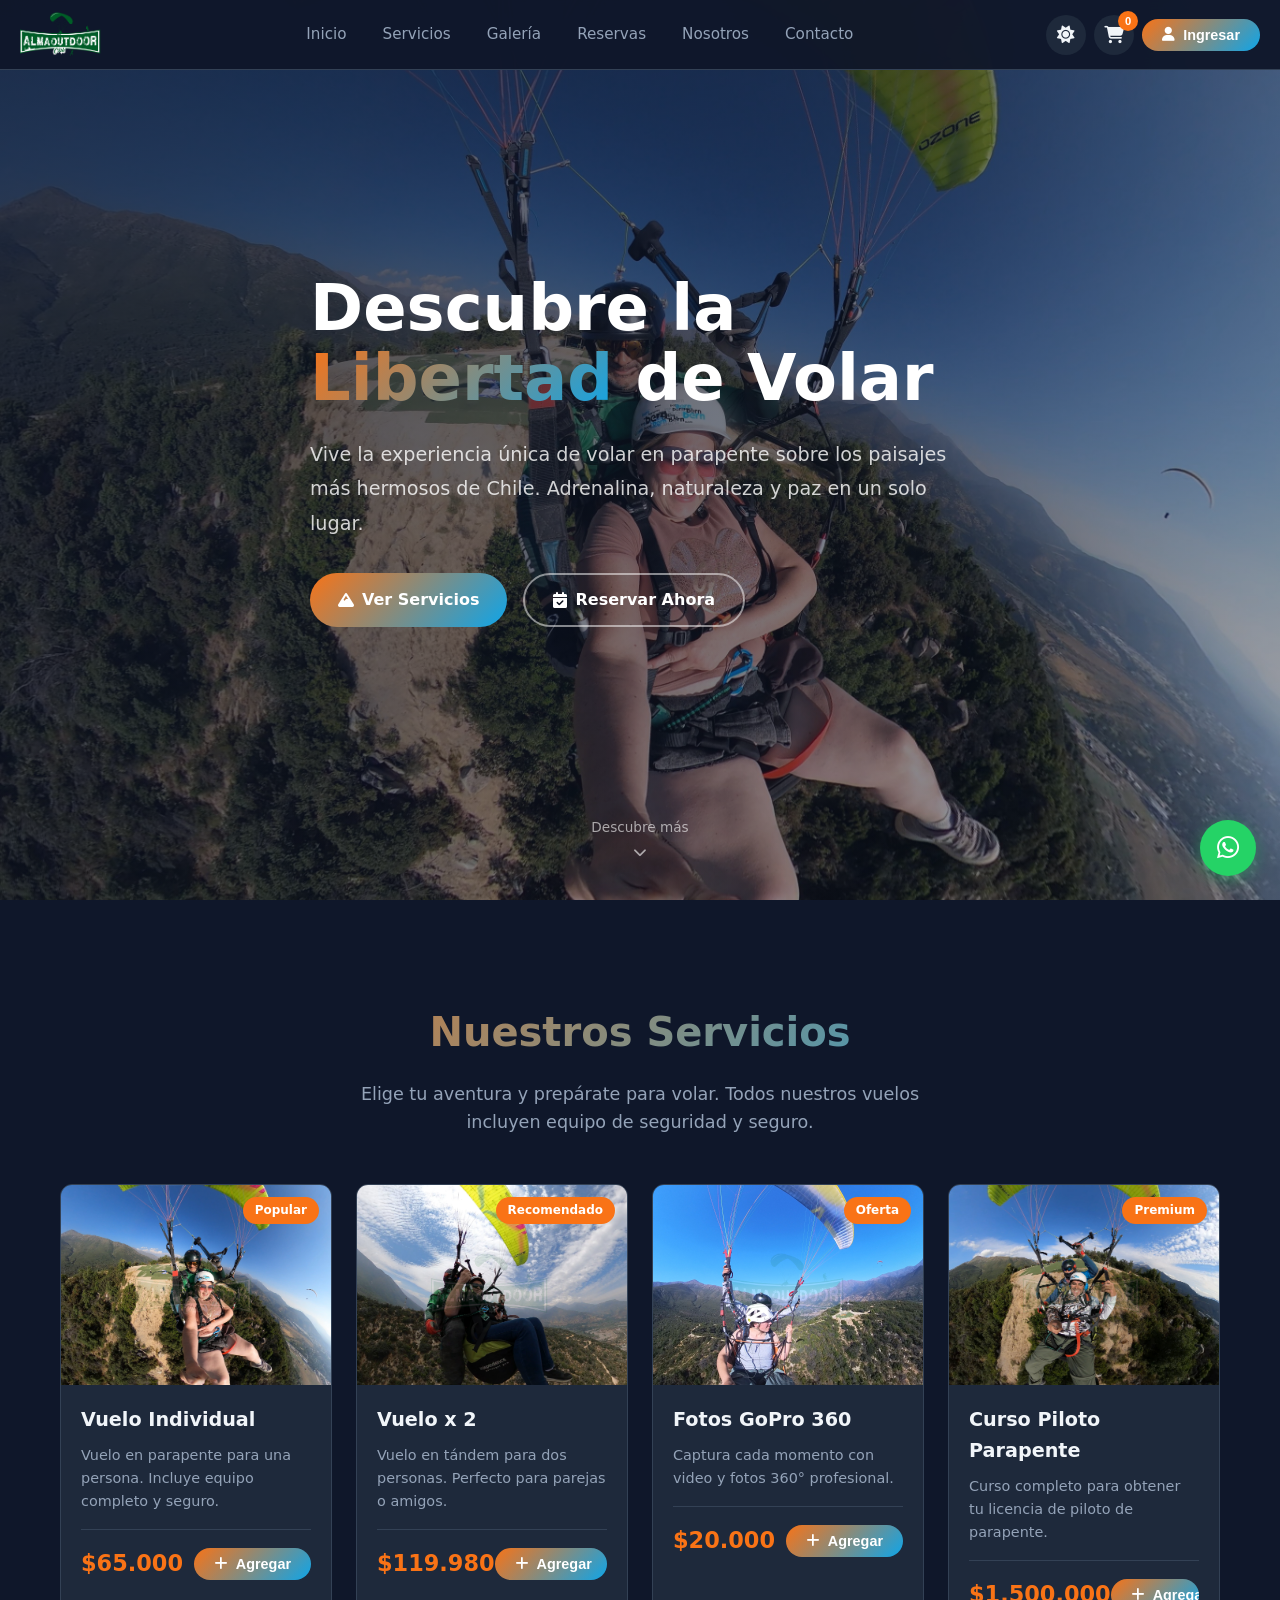
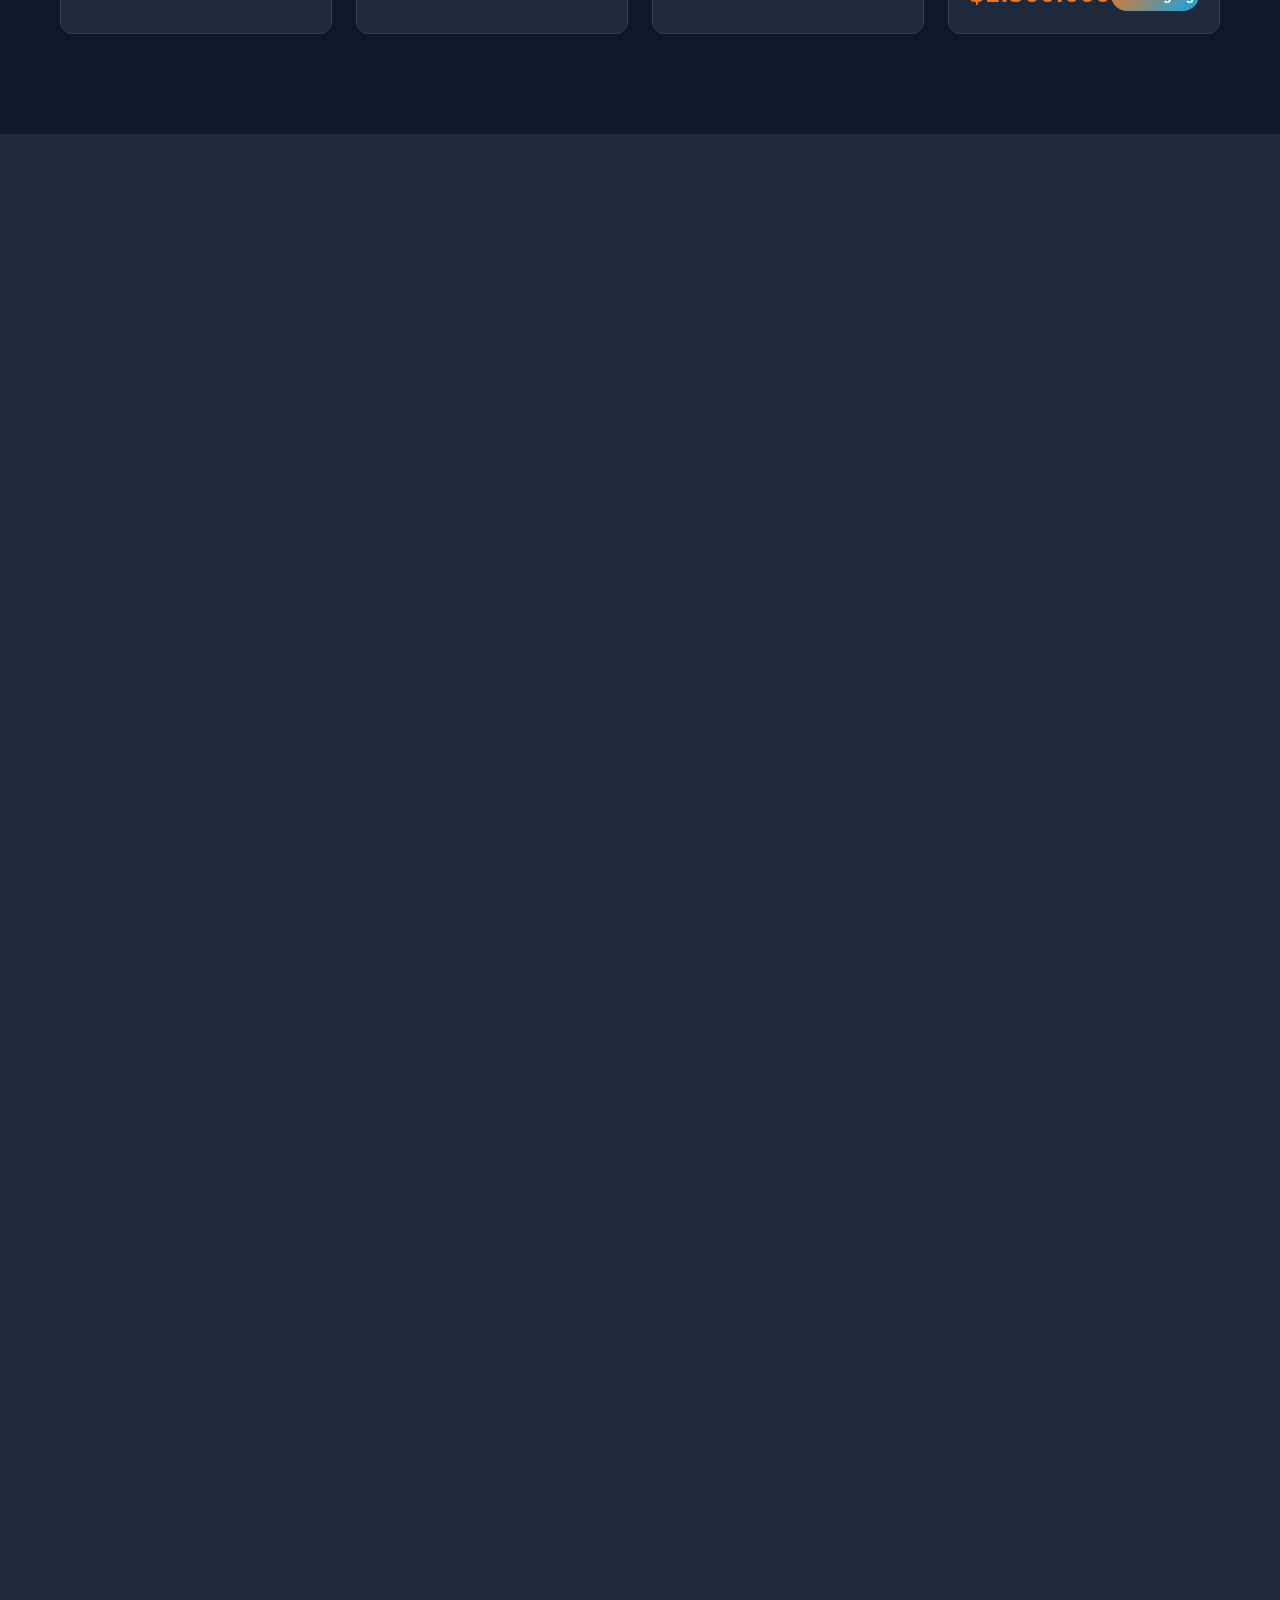
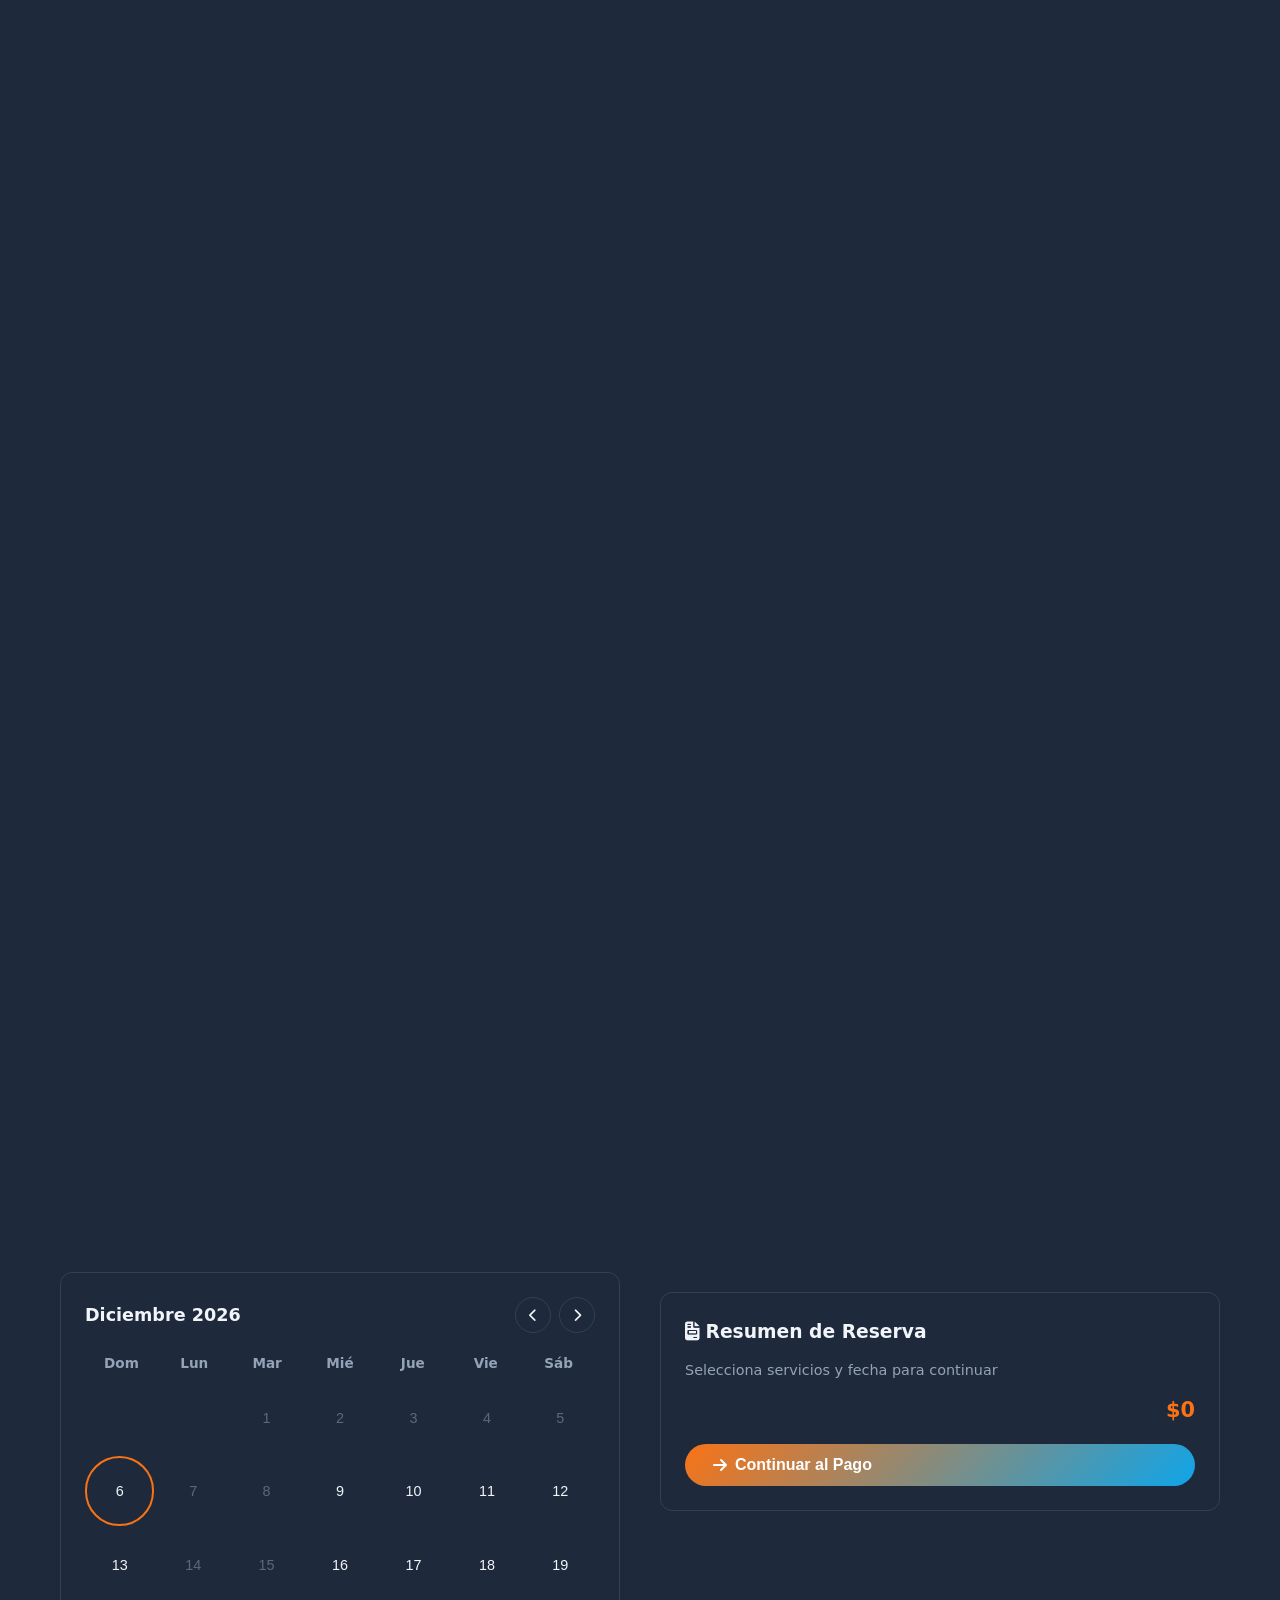
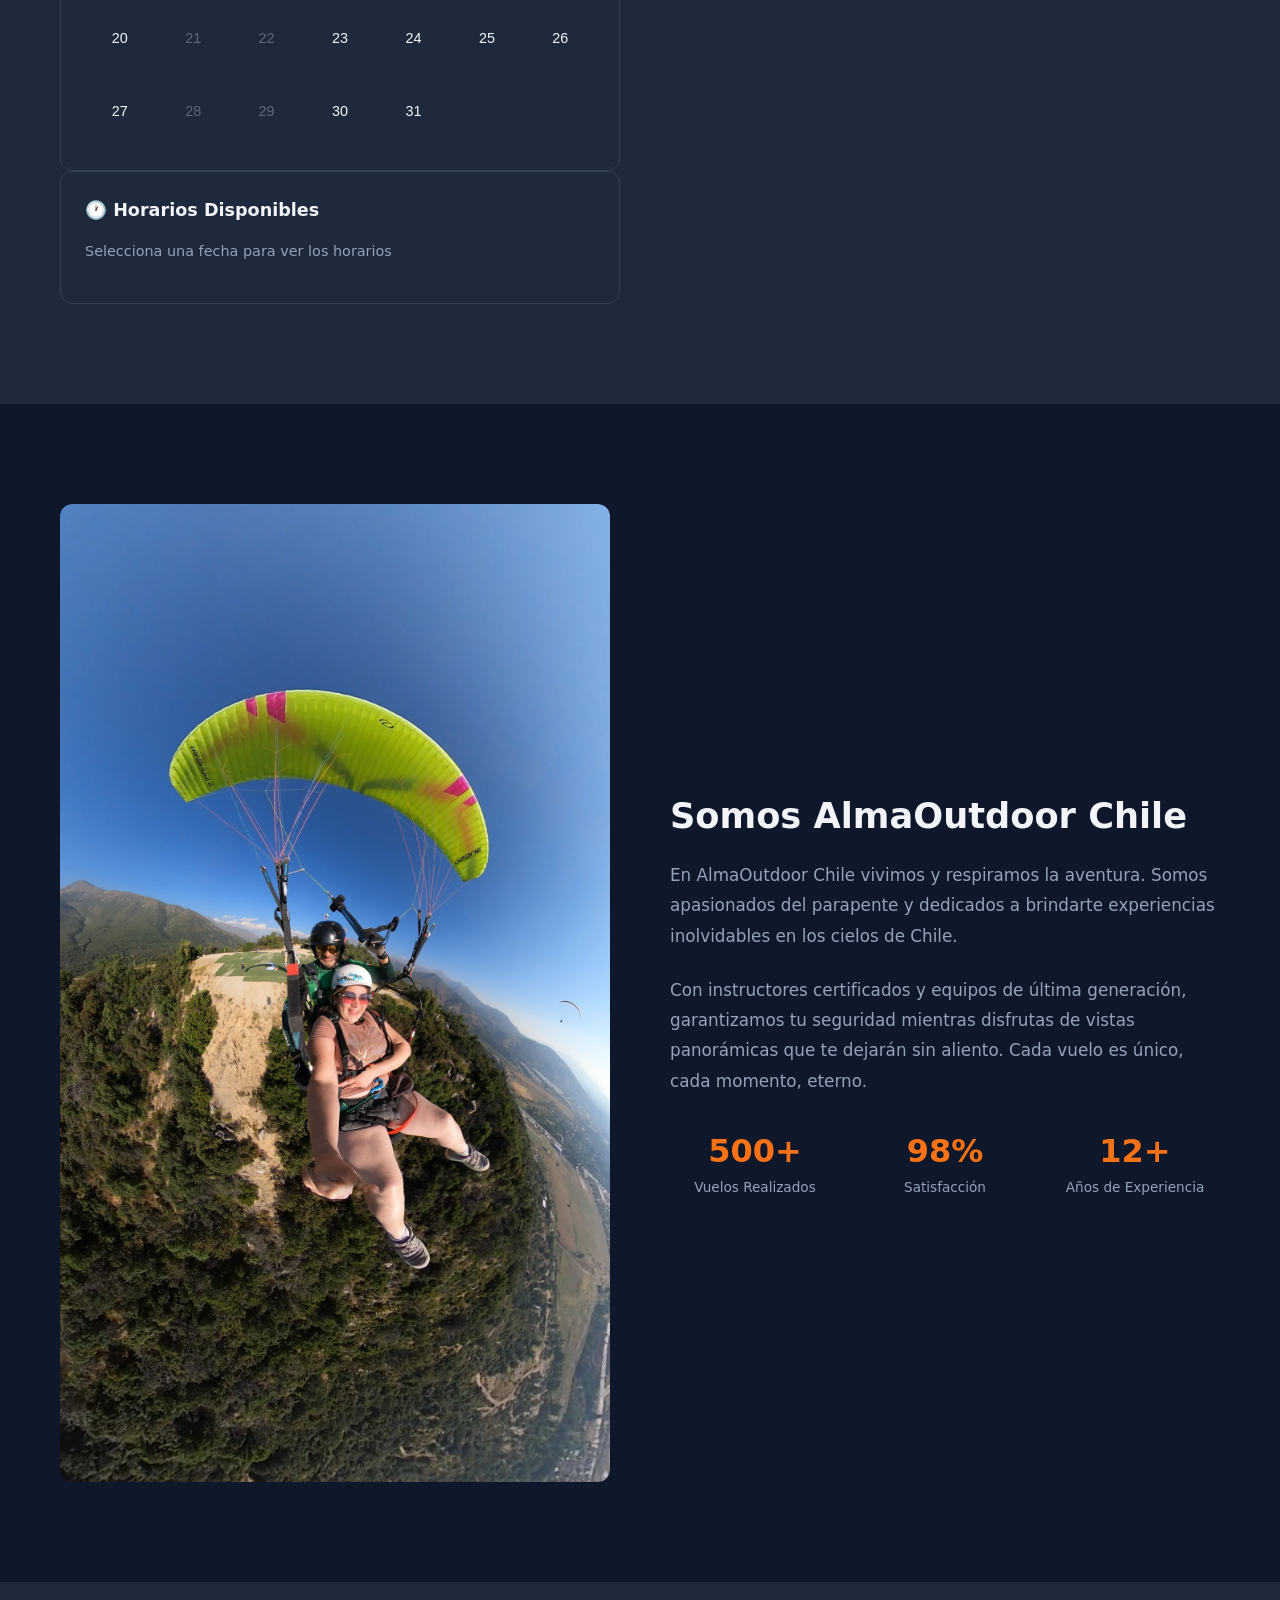
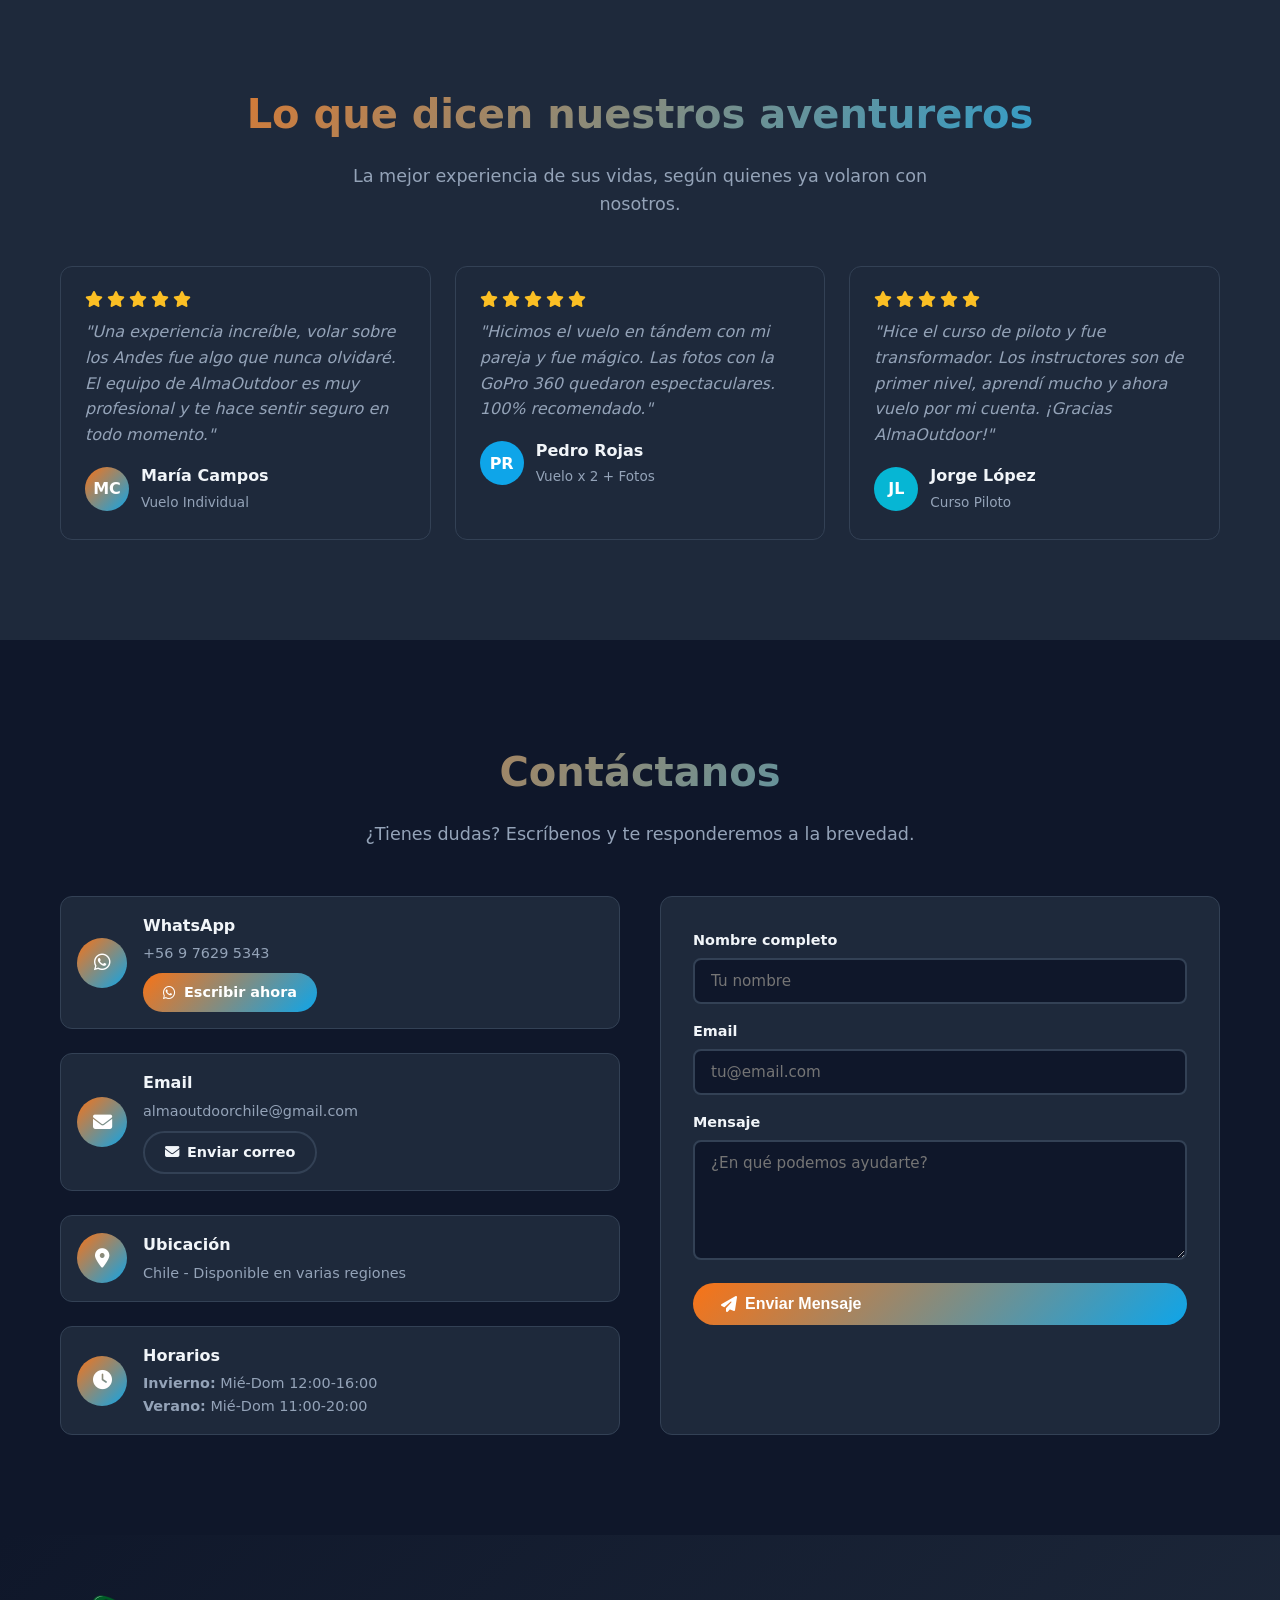
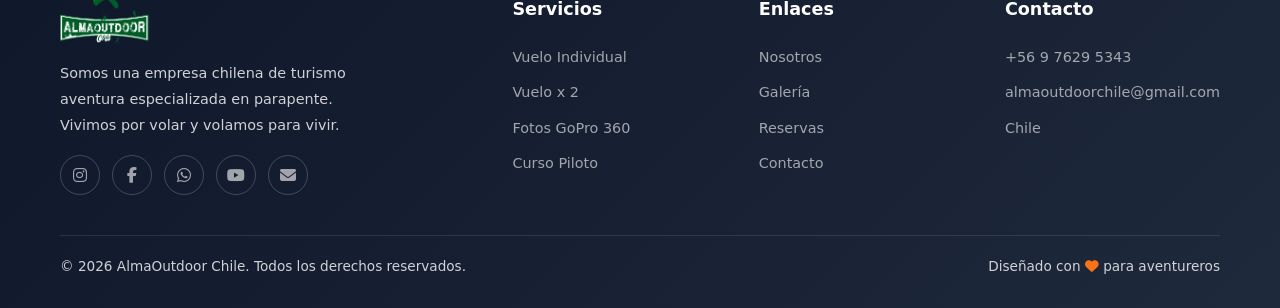
==== index.html @ 4674f984 "primera version sitio almaoutdoor" ====
<!DOCTYPE html>
<html lang="es" data-theme="dark">

<head>
  <meta charset="UTF-8">
  <meta name="viewport" content="width=device-width, initial-scale=1.0">
  <title>AlmaOutdoor Chile - Turismo Aventura en Parapente</title>
  <meta name="description"
    content="Vive la experiencia del parapente en Chile con AlmaOutdoor. Vuelos individuales, en tándem, cursos y más. Reserva tu aventura ahora.">
  <link rel="icon" type="image/png" href="img/logo/icono.png">
  <link rel="stylesheet" href="https://cdnjs.cloudflare.com/ajax/libs/font-awesome/6.5.1/css/all.min.css">
  <link rel="stylesheet" href="css/styles.css">
</head>

<body>

  <!-- Header -->
  <header class="header" id="header">
    <div class="header-inner">
      <a href="#" class="logo">
        <img src="img/logo/Logo_AlmaOutdoor2.png" alt="AlmaOutdoor Chile">
        <span></span>
      </a>
      <nav class="nav" id="nav">
        <a href="#inicio">Inicio</a>
        <a href="#servicios">Servicios</a>
        <a href="#galeria">Galería</a>
        <a href="#reservas">Reservas</a>
        <a href="#nosotros">Nosotros</a>
        <a href="#contacto">Contacto</a>
      </nav>
      <div class="header-actions">
        <button class="theme-toggle" id="themeToggle" aria-label="Cambiar modo oscuro/claro">
          <i class="fas fa-moon"></i>
        </button>
        <button class="cart-btn" id="cartBtn" aria-label="Carrito de compras">
          <i class="fas fa-shopping-cart"></i>
          <span class="cart-count" id="cartCount">0</span>
        </button>
        <button class="btn btn-primary btn-sm" id="loginBtn"><i class="fas fa-user"></i> Ingresar</button>
        <button class="hamburger" id="hamburger" aria-label="Menú">
          <span></span><span></span><span></span>
        </button>
      </div>
    </div>
  </header>

  <!-- Hero -->
  <section class="hero" id="inicio">
    <div class="hero-slideshow" id="heroSlideshow"></div>
    <div class="container hero-content">
      <h1>Descubre la <span>Libertad</span> de Volar</h1>
      <p>Vive la experiencia única de volar en parapente sobre los paisajes más hermosos de Chile. Adrenalina,
        naturaleza y paz en un solo lugar.</p>
      <div class="hero-buttons">
        <a href="#servicios" class="btn btn-primary"><i class="fas fa-mountain"></i> Ver Servicios</a>
        <a href="#reservas" class="btn btn-outline"><i class="fas fa-calendar-check"></i> Reservar Ahora</a>
      </div>
    </div>
    <div class="hero-scroll">
      <span>Descubre más</span>
      <i class="fas fa-chevron-down"></i>
    </div>
  </section>

  <!-- Services -->
  <section class="section" id="servicios">
    <div class="container">
      <h2 class="section-title reveal">Nuestros Servicios</h2>
      <p class="section-subtitle reveal">Elige tu aventura y prepárate para volar. Todos nuestros vuelos incluyen equipo
        de seguridad y seguro.</p>
      <div class="services-grid" id="servicesGrid"></div>
    </div>
  </section>

  <!-- Gallery -->
  <section class="section" id="galeria" style="background:var(--bg-alt);">
    <div class="container">
      <h2 class="section-title reveal">Galería de Vuelos</h2>
      <p class="section-subtitle reveal">Momentos únicos capturados desde el cielo. Cada vuelo es una historia que
        contar.</p>
      <div class="gallery-grid" id="galleryGrid"></div>
    </div>
  </section>

  <!-- Booking -->
  <section class="section booking-section" id="reservas">
    <div class="container">
      <h2 class="section-title reveal">Reserva tu Vuelo</h2>
      <p class="section-subtitle reveal">Selecciona la fecha y hora para tu aventura. Horarios disponibles según
        temporada.</p>
      <div class="booking-grid">
        <div>
          <div class="calendar-container reveal">
            <div class="calendar-header">
              <h3 id="calendarMonthYear"></h3>
              <div class="calendar-nav">
                <button id="prevMonth"><i class="fas fa-chevron-left"></i></button>
                <button id="nextMonth"><i class="fas fa-chevron-right"></i></button>
              </div>
            </div>
            <div class="calendar-weekdays">
              <span>Dom</span><span>Lun</span><span>Mar</span><span>Mié</span><span>Jue</span><span>Vie</span><span>Sáb</span>
            </div>
            <div class="calendar-days" id="calendarDays"></div>
          </div>
          <div class="time-slots reveal" id="timeSlotsContainer">
            <h3><i class="fas fa-clock"></i> Horarios Disponibles</h3>
            <p style="color:var(--text-muted);font-size:0.9rem;margin-bottom:16px;">Selecciona una fecha para ver los
              horarios</p>
            <div class="time-slots-grid" id="timeSlotsGrid"></div>
          </div>
        </div>
        <div>
          <div class="booking-summary reveal">
            <h3><i class="fas fa-file-invoice"></i> Resumen de Reserva</h3>
            <div id="bookingSummaryItems">
              <p style="color:var(--text-muted);font-size:0.9rem;">Selecciona servicios y fecha para continuar</p>
            </div>
            <div class="booking-summary-total" id="bookingTotal">$0</div>
            <button class="btn btn-primary" style="width:100%;margin-top:16px;" id="bookingCheckoutBtn">
              <i class="fas fa-arrow-right"></i> Continuar al Pago
            </button>
          </div>
        </div>
      </div>
    </div>
  </section>

  <!-- About -->
  <section class="section" id="nosotros">
    <div class="container">
      <div class="about-grid">
        <div class="about-image reveal">
          <img src="img/aventura/GS010036_1765600136075.jpg" alt="AlmaOutdoor Chile - Vuelo en parapente">
        </div>
        <div class="about-content reveal">
          <h2>Somos AlmaOutdoor Chile</h2>
          <p>En AlmaOutdoor Chile vivimos y respiramos la aventura. Somos apasionados del parapente y dedicados a
            brindarte experiencias inolvidables en los cielos de Chile.</p>
          <p>Con instructores certificados y equipos de última generación, garantizamos tu seguridad mientras disfrutas
            de vistas panorámicas que te dejarán sin aliento. Cada vuelo es único, cada momento, eterno.</p>
          <div class="stats-grid">
            <div class="stat-item">
              <div class="stat-number">500+</div>
              <div class="stat-label">Vuelos Realizados</div>
            </div>
            <div class="stat-item">
              <div class="stat-number">98%</div>
              <div class="stat-label">Satisfacción</div>
            </div>
            <div class="stat-item">
              <div class="stat-number">12+</div>
              <div class="stat-label">Años de Experiencia</div>
            </div>
          </div>
        </div>
      </div>
    </div>
  </section>

  <!-- Testimonials -->
  <section class="section" style="background:var(--bg-alt);">
    <div class="container">
      <h2 class="section-title reveal">Lo que dicen nuestros aventureros</h2>
      <p class="section-subtitle reveal">La mejor experiencia de sus vidas, según quienes ya volaron con nosotros.</p>
      <div style="display:grid;grid-template-columns:repeat(auto-fit,minmax(300px,1fr));gap:24px;"
        id="testimonialsGrid">
        <div class="testimonial-card"
          style="background:var(--bg-card);border-radius:var(--radius);padding:24px;border:1px solid var(--border);">
          <div style="display:flex;gap:4px;color:#fbbf24;margin-bottom:12px;">
            <i class="fas fa-star"></i><i class="fas fa-star"></i><i class="fas fa-star"></i><i
              class="fas fa-star"></i><i class="fas fa-star"></i>
          </div>
          <p style="color:var(--text-muted);margin-bottom:16px;font-style:italic;">"Una experiencia increíble, volar
            sobre los Andes fue algo que nunca olvidaré. El equipo de AlmaOutdoor es muy profesional y te hace sentir
            seguro en todo momento."</p>
          <div style="display:flex;align-items:center;gap:12px;">
            <div
              style="width:44px;height:44px;border-radius:50%;background:var(--gradient-1);display:flex;align-items:center;justify-content:center;color:#fff;font-weight:700;">
              MC</div>
            <div><strong>María Campos</strong><br><span style="font-size:0.85rem;color:var(--text-muted);">Vuelo
                Individual</span></div>
          </div>
        </div>
        <div class="testimonial-card"
          style="background:var(--bg-card);border-radius:var(--radius);padding:24px;border:1px solid var(--border);">
          <div style="display:flex;gap:4px;color:#fbbf24;margin-bottom:12px;">
            <i class="fas fa-star"></i><i class="fas fa-star"></i><i class="fas fa-star"></i><i
              class="fas fa-star"></i><i class="fas fa-star"></i>
          </div>
          <p style="color:var(--text-muted);margin-bottom:16px;font-style:italic;">"Hicimos el vuelo en tándem con mi
            pareja y fue mágico. Las fotos con la GoPro 360 quedaron espectaculares. 100% recomendado."</p>
          <div style="display:flex;align-items:center;gap:12px;">
            <div
              style="width:44px;height:44px;border-radius:50%;background:var(--secondary);display:flex;align-items:center;justify-content:center;color:#fff;font-weight:700;">
              PR</div>
            <div><strong>Pedro Rojas</strong><br><span style="font-size:0.85rem;color:var(--text-muted);">Vuelo x 2 +
                Fotos</span></div>
          </div>
        </div>
        <div class="testimonial-card"
          style="background:var(--bg-card);border-radius:var(--radius);padding:24px;border:1px solid var(--border);">
          <div style="display:flex;gap:4px;color:#fbbf24;margin-bottom:12px;">
            <i class="fas fa-star"></i><i class="fas fa-star"></i><i class="fas fa-star"></i><i
              class="fas fa-star"></i><i class="fas fa-star"></i>
          </div>
          <p style="color:var(--text-muted);margin-bottom:16px;font-style:italic;">"Hice el curso de piloto y fue
            transformador. Los instructores son de primer nivel, aprendí mucho y ahora vuelo por mi cuenta. ¡Gracias
            AlmaOutdoor!"</p>
          <div style="display:flex;align-items:center;gap:12px;">
            <div
              style="width:44px;height:44px;border-radius:50%;background:var(--accent);display:flex;align-items:center;justify-content:center;color:#fff;font-weight:700;">
              JL</div>
            <div><strong>Jorge López</strong><br><span style="font-size:0.85rem;color:var(--text-muted);">Curso
                Piloto</span></div>
          </div>
        </div>
      </div>
    </div>
  </section>

  <!-- Contact -->
  <section class="section" id="contacto">
    <div class="container">
      <h2 class="section-title reveal">Contáctanos</h2>
      <p class="section-subtitle reveal">¿Tienes dudas? Escríbenos y te responderemos a la brevedad.</p>
      <div class="contact-grid">
        <div class="contact-info reveal">
          <div class="contact-item">
            <div class="contact-item-icon"><i class="fab fa-whatsapp"></i></div>
            <div>
              <h4>WhatsApp</h4>
              <p>+56 9 7629 5343</p>
              <a href="https://wa.me/56976295343" target="_blank" class="btn btn-primary btn-sm"
                style="margin-top:8px;"><i class="fab fa-whatsapp"></i> Escribir ahora</a>
            </div>
          </div>
          <div class="contact-item">
            <div class="contact-item-icon"><i class="fas fa-envelope"></i></div>
            <div>
              <h4>Email</h4>
              <p>almaoutdoorchile@gmail.com</p>
              <a href="mailto:almaoutdoorchile@gmail.com" class="btn btn-secondary btn-sm" style="margin-top:8px;"><i
                  class="fas fa-envelope"></i> Enviar correo</a>
            </div>
          </div>
          <div class="contact-item">
            <div class="contact-item-icon"><i class="fas fa-map-marker-alt"></i></div>
            <div>
              <h4>Ubicación</h4>
              <p>Chile - Disponible en varias regiones</p>
            </div>
          </div>
          <div class="contact-item">
            <div class="contact-item-icon"><i class="fas fa-clock"></i></div>
            <div>
              <h4>Horarios</h4>
              <p><strong>Invierno:</strong> Mié-Dom 12:00-16:00</p>
              <p><strong>Verano:</strong> Mié-Dom 11:00-20:00</p>
            </div>
          </div>
        </div>
        <div class="contact-form reveal">
          <form id="contactForm">
            <div class="form-group">
              <label>Nombre completo</label>
              <input type="text" class="form-control" required placeholder="Tu nombre">
            </div>
            <div class="form-group">
              <label>Email</label>
              <input type="email" class="form-control" required placeholder="tu@email.com">
            </div>
            <div class="form-group">
              <label>Mensaje</label>
              <textarea class="form-control" required placeholder="¿En qué podemos ayudarte?"></textarea>
            </div>
            <button type="submit" class="btn btn-primary" style="width:100%;"><i class="fas fa-paper-plane"></i> Enviar
              Mensaje</button>
          </form>
        </div>
      </div>
    </div>
  </section>

  <!-- Footer -->
  <footer class="footer">
    <div class="container">
      <div class="footer-grid">
        <div class="footer-brand">
          <img src="img/logo/Logo_AlmaOutdoor2.png" alt="AlmaOutdoor Chile">
          <p>Somos una empresa chilena de turismo aventura especializada en parapente. Vivimos por volar y volamos para
            vivir.</p>
          <div class="social-links" style="margin-top:16px;">
            <a href="https://www.instagram.com/almaoutdoor_chile"><i class="fab fa-instagram"></i></a>
            <a href="https://www.facebook.com/AlmaOutdoorChile"><i class="fab fa-facebook-f"></i></a>
            <a href="https://wa.me/56976295343" target="_blank"><i class="fab fa-whatsapp"></i></a>
            <a href="#"><i class="fab fa-youtube"></i></a>
            <a href="mailto:almaoutdoorchile@gmail.com"><i class="fas fa-envelope"></i></a>
          </div>
        </div>
        <div>
          <h4>Servicios</h4>
          <ul class="footer-links">
            <li><a href="#servicios">Vuelo Individual</a></li>
            <li><a href="#servicios">Vuelo x 2</a></li>
            <li><a href="#servicios">Fotos GoPro 360</a></li>
            <li><a href="#servicios">Curso Piloto</a></li>
          </ul>
        </div>
        <div>
          <h4>Enlaces</h4>
          <ul class="footer-links">
            <li><a href="#nosotros">Nosotros</a></li>
            <li><a href="#galeria">Galería</a></li>
            <li><a href="#reservas">Reservas</a></li>
            <li><a href="#contacto">Contacto</a></li>
          </ul>
        </div>
        <div>
          <h4>Contacto</h4>
          <ul class="footer-links">
            <li><a href="https://wa.me/56976295343" target="_blank">+56 9 7629 5343</a></li>
            <li><a href="mailto:almaoutdoorchile@gmail.com">almaoutdoorchile@gmail.com</a></li>
            <li><a href="#">Chile</a></li>
          </ul>
        </div>
      </div>
      <div class="footer-bottom">
        <span>&copy; 2026 AlmaOutdoor Chile. Todos los derechos reservados.</span>
        <span>Diseñado con <i class="fas fa-heart" style="color:var(--primary);"></i> para aventureros</span>
      </div>
    </div>
  </footer>

  <!-- WhatsApp Float -->
  <button class="whatsapp-float" id="whatsappFloat" aria-label="Chat de WhatsApp">
    <i class="fab fa-whatsapp"></i>
  </button>

  <!-- WhatsApp Chat Widget -->
  <div class="chat-widget" id="chatWidget">
    <div class="chat-header">
      <div class="chat-header-avatar"><i class="fab fa-whatsapp"></i></div>
      <div class="chat-header-info">
        <h4>AlmaOutdoor Chile</h4>
        <p>Online - Respondemos al instante</p>
      </div>
      <button class="chat-close" id="chatClose"><i class="fas fa-times"></i></button>
    </div>
    <div class="chat-messages" id="chatMessages">
      <div class="chat-msg bot">¡Hola! 👋 Soy el asistente de AlmaOutdoor Chile. ¿En qué puedo ayudarte? Puedo consultar
        disponibilidad, ayudarte a reservar o responder tus dudas.</div>
    </div>
    <div class="chat-input-area">
      <input type="text" id="chatInput" placeholder="Escribe tu mensaje..." autocomplete="off">
      <button class="chat-send-btn" id="chatSend"><i class="fas fa-paper-plane"></i></button>
    </div>
  </div>

  <!-- Cart Modal -->
  <div class="modal" id="cartModal">
    <div class="modal-overlay" data-close="cartModal"></div>
    <div class="modal-content">
      <div class="modal-header">
        <h2><i class="fas fa-shopping-cart"></i> Tu Carrito</h2>
        <button class="modal-close" data-close="cartModal"><i class="fas fa-times"></i></button>
      </div>
      <div class="cart-items" id="cartItems"></div>
      <div class="cart-total">
        <span>Total</span>
        <span id="cartTotalAmount">$0</span>
      </div>
      <button class="btn btn-primary" style="width:100%;" id="cartCheckoutBtn">
        <i class="fas fa-arrow-right"></i> Proceder al Pago
      </button>
    </div>
  </div>

  <!-- Booking/Payment Modal -->
  <div class="modal" id="paymentModal">
    <div class="modal-overlay" data-close="paymentModal"></div>
    <div class="modal-content modal-lg">
      <div class="modal-header">
        <h2 id="paymentModalTitle"><i class="fas fa-credit-card"></i> Finalizar Compra</h2>
        <button class="modal-close" data-close="paymentModal"><i class="fas fa-times"></i></button>
      </div>
      <div class="steps" id="paymentSteps">
        <div class="step active" data-step="1"><span class="step-number">1</span> Datos</div>
        <div class="step" data-step="2"><span class="step-number">2</span> Pago</div>
        <div class="step" data-step="3"><span class="step-number">3</span> Confirmación</div>
      </div>
      <!-- Step 1: Billing data -->
      <div class="payment-step" id="paymentStep1">
        <h3 style="margin-bottom:16px;">Datos de Facturación</h3>
        <form id="billingForm" class="billing-form">
          <div class="form-group">
            <label>Nombres *</label>
            <input type="text" class="form-control" id="billingNombres" required>
          </div>
          <div class="form-group">
            <label>Apellidos *</label>
            <input type="text" class="form-control" id="billingApellidos" required>
          </div>
          <div class="form-group">
            <label>RUT *</label>
            <input type="text" class="form-control" id="billingRut" required placeholder="12.345.678-9">
          </div>
          <div class="form-group">
            <label>País *</label>
            <select class="form-control" id="billingPais" required>
              <option value="">Seleccionar país</option>
            </select>
          </div>
          <div class="form-group">
            <label>Región *</label>
            <select class="form-control" id="billingRegion" required>
              <option value="">Seleccionar región</option>
            </select>
          </div>
          <div class="form-group">
            <label>Comuna *</label>
            <select class="form-control" id="billingComuna" required>
              <option value="">Seleccionar comuna</option>
            </select>
          </div>
          <div class="form-group">
            <label>Dirección *</label>
            <input type="text" class="form-control" id="billingDireccion" required>
          </div>
          <div class="form-group">
            <label>Ciudad *</label>
            <input type="text" class="form-control" id="billingCiudad" required>
          </div>
          <div class="form-group full-width">
            <label>Email *</label>
            <input type="email" class="form-control" id="billingEmail" required value="almaoutdoorchile@gmail.com">
          </div>
          <div class="form-group full-width">
            <label>Teléfono *</label>
            <input type="tel" class="form-control" id="billingTelefono" required>
          </div>
          <div class="full-width" style="display:flex;gap:12px;margin-top:8px;">
            <button type="button" class="btn btn-secondary" data-close="paymentModal"><i class="fas fa-times"></i>
              Cancelar</button>
            <button type="submit" class="btn btn-primary" style="flex:1;"><i class="fas fa-arrow-right"></i> Continuar
              al Pago</button>
          </div>
        </form>
      </div>
      <!-- Step 2: Payment -->
      <div class="payment-step" id="paymentStep2" style="display:none;">
        <h3 style="margin-bottom:8px;">Método de Pago</h3>
        <p style="color:var(--text-muted);margin-bottom:16px;">Selecciona tu método de pago preferido</p>
        <div class="payment-methods">
          <div class="payment-method" data-method="visa" onclick="selectPayment(this)">
            <i class="fab fa-cc-visa"></i>
            Visa
          </div>
          <div class="payment-method" data-method="mastercard" onclick="selectPayment(this)">
            <i class="fab fa-cc-mastercard"></i>
            Mastercard
          </div>
          <div class="payment-method" data-method="redcompra" onclick="selectPayment(this)">
            <i class="fas fa-credit-card"></i>
            Red Compra
          </div>
          <div class="payment-method" data-method="amex" onclick="selectPayment(this)">
            <i class="fab fa-cc-amex"></i>
            American Express
          </div>
          <div class="payment-method" data-method="diners" onclick="selectPayment(this)">
            <i class="fas fa-credit-card"></i>
            Diners
          </div>
          <div class="payment-method" data-method="magna" onclick="selectPayment(this)">
            <i class="fas fa-credit-card"></i>
            Magna
          </div>
          <div class="payment-method" data-method="khipu" onclick="selectPayment(this)">
            <i class="fas fa-university"></i>
            Khipu
          </div>
          <div class="payment-method" data-method="bancame" onclick="selectPayment(this)">
            <i class="fas fa-coins"></i>
            Banca.me
          </div>
          <div class="payment-method" data-method="onepay" onclick="selectPayment(this)">
            <i class="fas fa-wallet"></i>
            Onepay
          </div>
          <div class="payment-method" data-method="mach" onclick="selectPayment(this)">
            <i class="fas fa-mobile-alt"></i>
            MACH
          </div>
          <div class="payment-method" data-method="bci" onclick="selectPayment(this)">
            <i class="fas fa-mobile-alt"></i>
            BCI
          </div>
        </div>
        <div id="paymentSummary"
          style="background:var(--bg-alt);border-radius:var(--radius-sm);padding:16px;margin:16px 0;">
          <h4>Resumen de Compra</h4>
          <div id="paymentSummaryItems"></div>
          <div
            style="display:flex;justify-content:space-between;font-size:1.2rem;font-weight:800;color:var(--primary);margin-top:12px;padding-top:12px;border-top:1px solid var(--border);">
            <span>Total a pagar:</span>
            <span id="paymentTotal">$0</span>
          </div>
        </div>
        <div style="display:flex;gap:12px;">
          <button class="btn btn-secondary" onclick="showPaymentStep(1)"><i class="fas fa-arrow-left"></i>
            Volver</button>
          <button class="btn btn-primary" style="flex:1;" id="payBtn"><i class="fas fa-lock"></i> Pagar con
            Flow</button>
        </div>
      </div>
      <!-- Step 3: Confirmation -->
      <div class="payment-step" id="paymentStep3" style="display:none;">
        <div style="text-align:center;padding:40px 0;">
          <div style="font-size:4rem;color:#22c55e;margin-bottom:20px;"><i class="fas fa-check-circle"></i></div>
          <h2 style="margin-bottom:12px;">¡Pago Exitoso!</h2>
          <p style="color:var(--text-muted);margin-bottom:8px;">Tu reserva ha sido confirmada.</p>
          <p style="color:var(--text-muted);margin-bottom:24px;">Recibirás los detalles en tu correo y WhatsApp.</p>
          <div id="confirmationDetails"
            style="background:var(--bg-alt);border-radius:var(--radius);padding:20px;text-align:left;margin-bottom:24px;">
          </div>
          <button class="btn btn-primary" data-close="paymentModal"><i class="fas fa-check"></i> Cerrar</button>
        </div>
      </div>
    </div>
  </div>

  <!-- Auth Modal -->
  <div class="modal" id="authModal">
    <div class="modal-overlay" data-close="authModal"></div>
    <div class="modal-content" style="max-width:420px;">
      <div class="modal-header">
        <h2><i class="fas fa-user-lock"></i> Acceder</h2>
        <button class="modal-close" data-close="authModal"><i class="fas fa-times"></i></button>
      </div>
      <div class="auth-tabs">
        <button class="auth-tab active" data-tab="login">Iniciar Sesión</button>
        <button class="auth-tab" data-tab="register">Registrarse</button>
      </div>
      <!-- Login -->
      <form class="auth-form active" id="loginForm">
        <div class="form-group">
          <label>Email</label>
          <input type="email" class="form-control" id="loginEmail" required placeholder="tu@email.com">
        </div>
        <div class="form-group">
          <label>Código de 6 dígitos</label>
          <input type="text" class="form-control" id="loginCode" required placeholder="Ingresa el código recibido"
            maxlength="6" pattern="[0-9]{6}">
        </div>
        <button type="submit" class="btn btn-primary" style="width:100%;"><i class="fas fa-sign-in-alt"></i>
          Ingresar</button>
        <p style="text-align:center;margin-top:12px;font-size:0.85rem;color:var(--text-muted);">
          ¿No tienes código? <a href="#" id="requestCodeLink">Solicitar código</a>
        </p>
      </form>
      <!-- Register -->
      <form class="auth-form" id="registerForm">
        <div class="form-group">
          <label>Nombres</label>
          <input type="text" class="form-control" required>
        </div>
        <div class="form-group">
          <label>Apellidos</label>
          <input type="text" class="form-control" required>
        </div>
        <div class="form-group">
          <label>Email</label>
          <input type="email" class="form-control" required>
        </div>
        <div class="form-group">
          <label>Teléfono</label>
          <input type="tel" class="form-control" required>
        </div>
        <button type="submit" class="btn btn-primary" style="width:100%;"><i class="fas fa-user-plus"></i>
          Registrarse</button>
      </form>
    </div>
  </div>

  <!-- Lightbox -->
  <div class="lightbox" id="lightbox">
    <div class="lightbox-overlay" data-close="lightbox"></div>
    <button class="lightbox-nav prev" id="lbPrev"><i class="fas fa-chevron-left"></i></button>
    <button class="lightbox-nav next" id="lbNext"><i class="fas fa-chevron-right"></i></button>
    <button class="lightbox-close" data-close="lightbox"><i class="fas fa-times"></i></button>
    <div class="lightbox-content" id="lightboxContent"></div>
  </div>

  <script src="js/app.js"></script>
</body>

</html>
---- css/styles.css ----
:root {
  --primary: #f97316;
  --primary-dark: #ea580c;
  --primary-light: #fb923c;
  --secondary: #0ea5e9;
  --accent: #06b6d4;
  --bg: #f0f2f5;
  --bg-alt: #e4e7eb;
  --bg-card: #ffffff;
  --text: #0f172a;
  --text-muted: #64748b;
  --border: #e2e8f0;
  --shadow: 0 4px 6px -1px rgba(0,0,0,0.1), 0 2px 4px -2px rgba(0,0,0,0.1);
  --shadow-lg: 0 10px 15px -3px rgba(0,0,0,0.1), 0 4px 6px -4px rgba(0,0,0,0.1);
  --radius: 12px;
  --radius-sm: 8px;
  --transition: 0.3s cubic-bezier(0.4, 0, 0.2, 1);
  --font: 'Segoe UI', system-ui, -apple-system, sans-serif;
  --overlay: rgba(0,0,0,0.5);
  --header-bg: rgba(240,242,245,0.92);
  --gradient-1: linear-gradient(135deg, #f97316, #0ea5e9);
  --gradient-2: linear-gradient(135deg, #0f172a, #1e293b);
  --watermark: url('../img/logo/Logo_AlmaOutdoor2.png');
}

[data-theme="dark"] {
  --bg: #0f172a;
  --bg-alt: #1e293b;
  --bg-card: #1e293b;
  --text: #f1f5f9;
  --text-muted: #94a3b8;
  --border: #334155;
  --shadow: 0 4px 6px -1px rgba(0,0,0,0.3), 0 2px 4px -2px rgba(0,0,0,0.3);
  --shadow-lg: 0 10px 15px -3px rgba(0,0,0,0.3), 0 4px 6px -4px rgba(0,0,0,0.3);
  --header-bg: rgba(15,23,42,0.95);
  --overlay: rgba(0,0,0,0.7);
}

*, *::before, *::after { margin: 0; padding: 0; box-sizing: border-box; }
html { scroll-behavior: smooth; }
body {
  font-family: var(--font);
  background: var(--bg);
  color: var(--text);
  line-height: 1.6;
  overflow-x: hidden;
  transition: background var(--transition), color var(--transition);
}
a { color: var(--primary); text-decoration: none; transition: var(--transition); }
a:hover { color: var(--primary-dark); }
img { max-width: 100%; height: auto; display: block; }
.container { max-width: 1200px; margin: 0 auto; padding: 0 20px; }
.section { padding: 100px 0; }
.section-title {
  font-size: 2.5rem;
  font-weight: 800;
  text-align: center;
  margin-bottom: 1rem;
  background: var(--gradient-1);
  -webkit-background-clip: text;
  -webkit-text-fill-color: transparent;
  background-clip: text;
}
.section-subtitle {
  text-align: center;
  color: var(--text-muted);
  font-size: 1.1rem;
  max-width: 600px;
  margin: 0 auto 3rem;
}
.btn {
  display: inline-flex;
  align-items: center;
  gap: 8px;
  padding: 12px 28px;
  border-radius: 50px;
  font-weight: 600;
  font-size: 1rem;
  border: none;
  cursor: pointer;
  transition: all var(--transition);
  position: relative;
  overflow: hidden;
}
.btn::before {
  content: '';
  position: absolute;
  inset: 0;
  background: rgba(255,255,255,0.15);
  transform: translateX(-100%);
  transition: transform 0.4s;
}
.btn:hover::before { transform: translateX(0); }
.btn-primary { background: var(--gradient-1); color: #fff; }
.btn-primary:hover { transform: translateY(-2px); box-shadow: 0 8px 25px rgba(249,115,22,0.3); }
.btn-secondary { background: var(--bg-card); color: var(--text); border: 2px solid var(--border); }
.btn-secondary:hover { border-color: var(--primary); color: var(--primary); transform: translateY(-2px); }
.btn-outline { background: transparent; color: #fff; border: 2px solid rgba(255,255,255,0.5); }
.btn-outline:hover { border-color: #fff; background: rgba(255,255,255,0.1); transform: translateY(-2px); }
.btn-sm { padding: 8px 20px; font-size: 0.9rem; }
.btn-icon { width: 44px; height: 44px; padding: 0; display: flex; align-items: center; justify-content: center; border-radius: 50%; }

/* Header */
.header {
  position: fixed;
  top: 0;
  left: 0;
  right: 0;
  z-index: 1000;
  background: var(--header-bg);
  backdrop-filter: blur(20px);
  -webkit-backdrop-filter: blur(20px);
  border-bottom: 1px solid var(--border);
  transition: all var(--transition);
}
.header-inner {
  display: flex;
  align-items: center;
  justify-content: space-between;
  padding: 12px 20px;
  max-width: 1400px;
  margin: 0 auto;
}
.logo {
  display: flex;
  align-items: center;
  gap: 10px;
  font-size: 1.3rem;
  font-weight: 800;
  color: var(--text);
}
.logo img { height: 45px; width: auto; }
.logo span { background: var(--gradient-1); -webkit-background-clip: text; -webkit-text-fill-color: transparent; background-clip: text; }
.nav { display: flex; align-items: center; gap: 8px; }
.nav a {
  color: var(--text-muted);
  padding: 8px 14px;
  border-radius: var(--radius-sm);
  font-weight: 500;
  font-size: 0.95rem;
  transition: color var(--transition);
  position: relative;
}
.nav a::after {
  content: '';
  position: absolute;
  bottom: 2px;
  left: 50%;
  width: 0;
  height: 2px;
  background: var(--gradient-1);
  border-radius: 2px;
  transition: all 0.35s cubic-bezier(0.4, 0, 0.2, 1);
  transform: translateX(-50%);
}
.nav a:hover { color: var(--text); }
.nav a:hover::after { width: 60%; }
.nav a.active { color: var(--text); }
.nav a.active::after { width: 60%; }
.header-actions { display: flex; align-items: center; gap: 8px; }
.theme-toggle {
  width: 40px;
  height: 40px;
  border-radius: 50%;
  border: none;
  background: var(--bg-alt);
  color: var(--text);
  cursor: pointer;
  display: flex;
  align-items: center;
  justify-content: center;
  font-size: 1.1rem;
  transition: all var(--transition);
}
.theme-toggle:hover { background: var(--primary); color: #fff; transform: rotate(30deg); }
.cart-btn {
  position: relative;
  width: 40px;
  height: 40px;
  border-radius: 50%;
  border: none;
  background: var(--bg-alt);
  color: var(--text);
  cursor: pointer;
  display: flex;
  align-items: center;
  justify-content: center;
  font-size: 1.1rem;
  transition: all var(--transition);
}
.cart-btn:hover { background: var(--primary); color: #fff; }
.cart-count {
  position: absolute;
  top: -4px;
  right: -4px;
  width: 20px;
  height: 20px;
  border-radius: 50%;
  background: var(--primary);
  color: #fff;
  font-size: 0.7rem;
  font-weight: 700;
  display: flex;
  align-items: center;
  justify-content: center;
}
.hamburger {
  display: none;
  flex-direction: column;
  gap: 5px;
  background: none;
  border: none;
  cursor: pointer;
  padding: 4px;
}
.hamburger span {
  width: 24px;
  height: 2px;
  background: var(--text);
  border-radius: 2px;
  transition: all var(--transition);
}

/* Hero */
.hero {
  min-height: 100vh;
  display: flex;
  align-items: center;
  position: relative;
  overflow: hidden;
  background: var(--gradient-2);
}
.hero-slideshow {
  position: absolute;
  inset: 0;
  z-index: 0;
}
.hero-slideshow .slide {
  position: absolute;
  inset: 0;
  opacity: 0;
  transition: opacity 1s ease;
}
.hero-slideshow .slide.active { opacity: 1; }
.hero-slideshow .slide img {
  width: 100%;
  height: 100%;
  object-fit: cover;
}
.hero-slideshow .slide::after {
  content: '';
  position: absolute;
  inset: 0;
  background: linear-gradient(135deg, rgba(15,23,42,0.8), rgba(15,23,42,0.4));
}
.hero-content {
  position: relative;
  z-index: 2;
  max-width: 700px;
  padding: 0 20px;
}
.hero-content h1 {
  font-size: 4rem;
  font-weight: 900;
  line-height: 1.1;
  color: #fff;
  margin-bottom: 1.5rem;
  animation: fadeInUp 1s ease;
}
.hero-content h1 span { background: var(--gradient-1); -webkit-background-clip: text; -webkit-text-fill-color: transparent; background-clip: text; }
.hero-content p {
  font-size: 1.2rem;
  color: rgba(255,255,255,0.8);
  margin-bottom: 2rem;
  line-height: 1.8;
  animation: fadeInUp 1s ease 0.2s backwards;
}
.hero-buttons { display: flex; gap: 16px; flex-wrap: wrap; animation: fadeInUp 1s ease 0.4s backwards; }
.hero-scroll {
  position: absolute;
  bottom: 40px;
  left: 50%;
  transform: translateX(-50%);
  z-index: 2;
  color: rgba(255,255,255,0.6);
  display: flex;
  flex-direction: column;
  align-items: center;
  gap: 8px;
  font-size: 0.85rem;
  animation: bounce 2s infinite;
}

/* Services */
.services-grid {
  display: grid;
  grid-template-columns: repeat(auto-fit, minmax(260px, 1fr));
  gap: 24px;
}
.service-card {
  background: var(--bg-card);
  border-radius: var(--radius);
  overflow: hidden;
  border: 1px solid var(--border);
  transition: all var(--transition);
  position: relative;
}
.service-card:hover { transform: translateY(-8px); box-shadow: var(--shadow-lg); }
.service-card-image {
  height: 200px;
  overflow: hidden;
  position: relative;
}
.service-card-image img {
  width: 100%;
  height: 100%;
  object-fit: cover;
  transition: transform 0.6s;
}
.service-card:hover .service-card-image img { transform: scale(1.1); }
.service-card-badge {
  position: absolute;
  top: 12px;
  right: 12px;
  background: var(--primary);
  color: #fff;
  padding: 4px 12px;
  border-radius: 50px;
  font-size: 0.75rem;
  font-weight: 700;
}
.service-card-body { padding: 20px; }
.service-card-body h3 { font-size: 1.2rem; margin-bottom: 8px; }
.service-card-body p { color: var(--text-muted); font-size: 0.9rem; margin-bottom: 16px; }
.service-card-footer {
  display: flex;
  align-items: center;
  justify-content: space-between;
  padding-top: 16px;
  border-top: 1px solid var(--border);
}
.service-price {
  font-size: 1.4rem;
  font-weight: 800;
  color: var(--primary);
}

/* Gallery */
.gallery-grid {
  display: grid;
  grid-template-columns: repeat(auto-fill, minmax(280px, 1fr));
  gap: 16px;
}
.gallery-item {
  position: relative;
  border-radius: var(--radius);
  overflow: hidden;
  cursor: pointer;
  aspect-ratio: 4/3;
}
.gallery-item.watermarked img { filter: brightness(0.75); }
.gallery-item img {
  width: 100%;
  height: 100%;
  object-fit: cover;
  transition: transform 0.6s;
}
.gallery-item:hover img { transform: scale(1.1); }
.gallery-item-overlay {
  position: absolute;
  inset: 0;
  background: linear-gradient(to top, rgba(0,0,0,0.7), transparent);
  opacity: 0;
  transition: var(--transition);
  display: flex;
  align-items: flex-end;
  padding: 20px;
}
.gallery-item:hover .gallery-item-overlay { opacity: 1; }
.gallery-item-overlay span { color: #fff; font-weight: 600; }

/* Booking */
.booking-section {
  background: var(--bg-alt);
}
.booking-grid {
  display: grid;
  grid-template-columns: 1fr 1fr;
  gap: 40px;
  align-items: start;
}
.calendar-container {
  background: var(--bg-card);
  border-radius: var(--radius);
  padding: 24px;
  border: 1px solid var(--border);
}
.calendar-header {
  display: flex;
  align-items: center;
  justify-content: space-between;
  margin-bottom: 20px;
}
.calendar-header h3 { font-size: 1.1rem; }
.calendar-nav {
  display: flex;
  gap: 8px;
}
.calendar-nav button {
  width: 36px;
  height: 36px;
  border-radius: 50%;
  border: 1px solid var(--border);
  background: var(--bg-card);
  color: var(--text);
  cursor: pointer;
  display: flex;
  align-items: center;
  justify-content: center;
  transition: var(--transition);
}
.calendar-nav button:hover { background: var(--primary); color: #fff; border-color: var(--primary); }
.calendar-weekdays {
  display: grid;
  grid-template-columns: repeat(7, 1fr);
  text-align: center;
  font-weight: 600;
  font-size: 0.85rem;
  color: var(--text-muted);
  margin-bottom: 8px;
}
.calendar-days {
  display: grid;
  grid-template-columns: repeat(7, 1fr);
  gap: 4px;
}
.calendar-day {
  aspect-ratio: 1;
  display: flex;
  align-items: center;
  justify-content: center;
  border-radius: 50%;
  font-size: 0.9rem;
  font-weight: 500;
  cursor: pointer;
  transition: var(--transition);
  border: none;
  background: transparent;
  color: var(--text);
}
.calendar-day:hover { background: var(--bg-alt); }
.calendar-day.today { border: 2px solid var(--primary); }
.calendar-day.selected { background: var(--primary); color: #fff; }
.calendar-day.disabled { opacity: 0.3; cursor: not-allowed; }
.calendar-day.available:hover { background: var(--primary-light); color: #fff; }
.calendar-day.booked { opacity: 0.4; cursor: not-allowed; position: relative; }
.calendar-day.booked::after {
  content: '';
  position: absolute;
  width: 6px;
  height: 6px;
  background: var(--primary);
  border-radius: 50%;
  bottom: 4px;
}
.time-slots {
  background: var(--bg-card);
  border-radius: var(--radius);
  padding: 24px;
  border: 1px solid var(--border);
}
.time-slots h3 { margin-bottom: 16px; font-size: 1.1rem; }
.time-slots-grid { display: grid; grid-template-columns: repeat(auto-fill, minmax(80px, 1fr)); gap: 8px; }
.time-slot {
  padding: 10px;
  text-align: center;
  border-radius: var(--radius-sm);
  border: 1px solid var(--border);
  background: var(--bg-card);
  cursor: pointer;
  transition: all var(--transition);
  font-weight: 500;
  font-size: 0.85rem;
}
.time-slot:hover { border-color: var(--primary); color: var(--primary); }
.time-slot.selected { background: var(--primary); color: #fff; border-color: var(--primary); }
.time-slot.disabled { opacity: 0.3; cursor: not-allowed; }
.booking-summary {
  background: var(--bg-card);
  border-radius: var(--radius);
  padding: 24px;
  border: 1px solid var(--border);
  margin-top: 20px;
}
.booking-summary h3 { margin-bottom: 12px; }
.booking-summary-item { display: flex; justify-content: space-between; padding: 8px 0; border-bottom: 1px solid var(--border); }
.booking-summary-total { font-size: 1.3rem; font-weight: 800; color: var(--primary); text-align: right; margin-top: 12px; }

/* About */
.about-grid {
  display: grid;
  grid-template-columns: 1fr 1fr;
  gap: 60px;
  align-items: center;
}
.about-image {
  position: relative;
  border-radius: var(--radius);
  overflow: hidden;
}
.about-image img { border-radius: var(--radius); }
.about-image::before {
  content: '';
  position: absolute;
  inset: 0;
  border: 4px solid var(--primary);
  border-radius: var(--radius);
  transform: translate(12px, 12px);
  z-index: -1;
}
.about-content h2 { font-size: 2.2rem; font-weight: 800; margin-bottom: 1rem; }
.about-content p { color: var(--text-muted); margin-bottom: 1.5rem; font-size: 1.05rem; line-height: 1.8; }
.stats-grid { display: grid; grid-template-columns: repeat(3, 1fr); gap: 20px; margin-top: 30px; }
.stat-item { text-align: center; }
.stat-number { font-size: 2rem; font-weight: 800; color: var(--primary); }
.stat-label { font-size: 0.85rem; color: var(--text-muted); }

/* Contact */
.contact-grid {
  display: grid;
  grid-template-columns: 1fr 1fr;
  gap: 40px;
}
.contact-info { display: flex; flex-direction: column; gap: 24px; }
.contact-item {
  display: flex;
  align-items: center;
  gap: 16px;
  padding: 16px;
  background: var(--bg-card);
  border-radius: var(--radius);
  border: 1px solid var(--border);
  transition: var(--transition);
}
.contact-item:hover { transform: translateX(4px); border-color: var(--primary); }
.contact-item-icon {
  width: 50px;
  height: 50px;
  border-radius: 50%;
  background: var(--gradient-1);
  display: flex;
  align-items: center;
  justify-content: center;
  color: #fff;
  font-size: 1.2rem;
  flex-shrink: 0;
}
.contact-item h4 { font-size: 1rem; margin-bottom: 4px; }
.contact-item p { color: var(--text-muted); font-size: 0.9rem; }
.contact-form {
  background: var(--bg-card);
  border-radius: var(--radius);
  padding: 32px;
  border: 1px solid var(--border);
}
.form-group { margin-bottom: 16px; }
.form-group label { display: block; font-weight: 600; margin-bottom: 6px; font-size: 0.9rem; }
.form-control {
  width: 100%;
  padding: 12px 16px;
  border-radius: var(--radius-sm);
  border: 2px solid var(--border);
  background: var(--bg);
  color: var(--text);
  font-size: 0.95rem;
  transition: var(--transition);
  font-family: var(--font);
}
.form-control:focus { outline: none; border-color: var(--primary); box-shadow: 0 0 0 3px rgba(249,115,22,0.15); }
textarea.form-control { min-height: 120px; resize: vertical; }
select.form-control { appearance: auto; }

/* Footer */
.footer {
  background: var(--gradient-2);
  color: rgba(255,255,255,0.8);
  padding: 60px 0 30px;
}
.footer-grid {
  display: grid;
  grid-template-columns: 2fr 1fr 1fr 1fr;
  gap: 40px;
  margin-bottom: 40px;
}
.footer-brand img { height: 50px; margin-bottom: 16px; }
.footer-brand p { font-size: 0.9rem; line-height: 1.8; max-width: 300px; }
.footer h4 { color: #fff; font-size: 1.1rem; margin-bottom: 20px; }
.footer-links { list-style: none; }
.footer-links li { margin-bottom: 10px; }
.footer-links a { color: rgba(255,255,255,0.6); font-size: 0.9rem; }
.footer-links a:hover { color: var(--primary); }
.footer-bottom {
  border-top: 1px solid rgba(255,255,255,0.1);
  padding-top: 20px;
  display: flex;
  justify-content: space-between;
  align-items: center;
  flex-wrap: wrap;
  gap: 12px;
  font-size: 0.85rem;
}
.social-links { display: flex; gap: 12px; }
.social-links a {
  width: 40px;
  height: 40px;
  border-radius: 50%;
  border: 1px solid rgba(255,255,255,0.2);
  display: flex;
  align-items: center;
  justify-content: center;
  color: rgba(255,255,255,0.6);
  transition: var(--transition);
}
.social-links a:hover { background: var(--primary); border-color: var(--primary); color: #fff; }

/* Modal */
.modal {
  position: fixed;
  inset: 0;
  z-index: 2000;
  display: none;
  align-items: center;
  justify-content: center;
  padding: 20px;
}
.modal.open { display: flex; }
.modal-overlay {
  position: absolute;
  inset: 0;
  background: var(--overlay);
  backdrop-filter: blur(4px);
}
.modal-content {
  position: relative;
  background: var(--bg-card);
  border-radius: var(--radius);
  padding: 32px;
  max-width: 600px;
  width: 100%;
  max-height: 90vh;
  overflow-y: auto;
  border: 1px solid var(--border);
  box-shadow: var(--shadow-lg);
  animation: modalIn 0.3s ease;
}
.modal-lg { max-width: 900px; }
.modal-header {
  display: flex;
  align-items: center;
  justify-content: space-between;
  margin-bottom: 24px;
}
.modal-header h2 { font-size: 1.5rem; }
.modal-close {
  width: 36px;
  height: 36px;
  border-radius: 50%;
  border: none;
  background: var(--bg-alt);
  color: var(--text);
  cursor: pointer;
  display: flex;
  align-items: center;
  justify-content: center;
  font-size: 1.2rem;
  transition: var(--transition);
}
.modal-close:hover { background: var(--primary); color: #fff; transform: rotate(90deg); }

/* Cart */
.cart-items { max-height: 400px; overflow-y: auto; }
.cart-item {
  display: flex;
  align-items: center;
  gap: 16px;
  padding: 16px 0;
  border-bottom: 1px solid var(--border);
}
.cart-item-image {
  width: 70px;
  height: 70px;
  border-radius: var(--radius-sm);
  object-fit: cover;
}
.cart-item-info { flex: 1; }
.cart-item-info h4 { font-size: 1rem; margin-bottom: 4px; }
.cart-item-info p { color: var(--text-muted); font-size: 0.85rem; }
.cart-item-price { font-weight: 700; color: var(--primary); }
.cart-item-remove {
  width: 32px;
  height: 32px;
  border-radius: 50%;
  border: none;
  background: #fee2e2;
  color: #ef4444;
  cursor: pointer;
  display: flex;
  align-items: center;
  justify-content: center;
  transition: var(--transition);
}
.cart-item-remove:hover { background: #ef4444; color: #fff; }
.cart-total {
  display: flex;
  justify-content: space-between;
  align-items: center;
  padding: 16px 0;
  font-size: 1.2rem;
  font-weight: 700;
}
.cart-empty {
  text-align: center;
  padding: 40px;
  color: var(--text-muted);
}
.cart-empty i { font-size: 3rem; margin-bottom: 16px; display: block; }

/* Floating WhatsApp */
.whatsapp-float {
  position: fixed;
  bottom: 24px;
  right: 24px;
  z-index: 999;
  width: 56px;
  height: 56px;
  border-radius: 50%;
  background: #25d366;
  color: #fff;
  border: none;
  cursor: pointer;
  display: flex;
  align-items: center;
  justify-content: center;
  font-size: 1.6rem;
  box-shadow: 0 4px 15px rgba(37,211,102,0.4);
  transition: all var(--transition);
  animation: pulse 2s infinite;
}
.whatsapp-float:hover { transform: scale(1.1); box-shadow: 0 6px 20px rgba(37,211,102,0.5); }

/* WhatsApp Chat Widget */
.chat-widget {
  position: fixed;
  bottom: 90px;
  right: 24px;
  z-index: 999;
  width: 360px;
  max-width: calc(100vw - 40px);
  background: var(--bg-card);
  border-radius: var(--radius);
  border: 1px solid var(--border);
  box-shadow: var(--shadow-lg);
  display: none;
  flex-direction: column;
  overflow: hidden;
  animation: modalIn 0.3s ease;
}
.chat-widget.open { display: flex; }
.chat-header {
  background: #25d366;
  color: #fff;
  padding: 16px 20px;
  display: flex;
  align-items: center;
  gap: 12px;
}
.chat-header-avatar {
  width: 40px;
  height: 40px;
  border-radius: 50%;
  background: rgba(255,255,255,0.2);
  display: flex;
  align-items: center;
  justify-content: center;
  font-size: 1.3rem;
}
.chat-header-info h4 { font-size: 0.95rem; }
.chat-header-info p { font-size: 0.8rem; opacity: 0.8; }
.chat-close {
  margin-left: auto;
  background: none;
  border: none;
  color: #fff;
  font-size: 1.2rem;
  cursor: pointer;
}
.chat-messages {
  padding: 16px;
  max-height: 300px;
  overflow-y: auto;
  background: var(--bg-alt);
  flex: 1;
}
.chat-msg {
  margin-bottom: 12px;
  max-width: 85%;
  padding: 10px 14px;
  border-radius: 12px;
  font-size: 0.9rem;
  line-height: 1.4;
}
.chat-msg.bot {
  background: var(--bg-card);
  border: 1px solid var(--border);
  border-bottom-left-radius: 4px;
  align-self: flex-start;
}
.chat-msg.user {
  background: var(--primary);
  color: #fff;
  border-bottom-right-radius: 4px;
  margin-left: auto;
}
.chat-input-area {
  display: flex;
  padding: 12px;
  border-top: 1px solid var(--border);
  gap: 8px;
}
.chat-input-area input {
  flex: 1;
  padding: 10px 14px;
  border-radius: 24px;
  border: 1px solid var(--border);
  background: var(--bg);
  color: var(--text);
  font-size: 0.9rem;
}
.chat-input-area input:focus { outline: none; border-color: #25d366; }
.chat-send-btn {
  width: 40px;
  height: 40px;
  border-radius: 50%;
  background: #25d366;
  color: #fff;
  border: none;
  cursor: pointer;
  display: flex;
  align-items: center;
  justify-content: center;
  transition: var(--transition);
}
.chat-send-btn:hover { transform: scale(1.1); }

/* Payment methods */
.payment-methods {
  display: grid;
  grid-template-columns: repeat(auto-fill, minmax(120px, 1fr));
  gap: 12px;
  margin: 16px 0;
}
.payment-method {
  display: flex;
  flex-direction: column;
  align-items: center;
  gap: 8px;
  padding: 16px 12px;
  border-radius: var(--radius-sm);
  border: 2px solid var(--border);
  background: var(--bg);
  cursor: pointer;
  transition: all var(--transition);
  font-size: 0.8rem;
  font-weight: 500;
  text-align: center;
}
.payment-method:hover { border-color: var(--primary); }
.payment-method.selected { border-color: var(--primary); background: rgba(249,115,22,0.05); }
.payment-method i { font-size: 1.5rem; color: var(--primary); }
.payment-method img { height: 28px; width: auto; }

/* Billing form */
.billing-form { display: grid; grid-template-columns: 1fr 1fr; gap: 16px; }
.billing-form .full-width { grid-column: 1 / -1; }

/* Steps */
.steps { display: flex; gap: 8px; margin-bottom: 24px; }
.step {
  flex: 1;
  text-align: center;
  padding: 12px;
  border-radius: var(--radius-sm);
  background: var(--bg-alt);
  font-size: 0.85rem;
  font-weight: 600;
  color: var(--text-muted);
  position: relative;
}
.step.active { background: var(--primary); color: #fff; }
.step.completed { background: #bbf7d0; color: #166534; }
.step-number {
  display: block;
  font-size: 1.2rem;
  font-weight: 800;
  margin-bottom: 4px;
}

/* Auth */
.auth-tabs { display: flex; gap: 0; margin-bottom: 24px; border-radius: var(--radius-sm); overflow: hidden; border: 1px solid var(--border); }
.auth-tab {
  flex: 1;
  padding: 12px;
  text-align: center;
  font-weight: 600;
  font-size: 0.9rem;
  cursor: pointer;
  background: var(--bg);
  border: none;
  color: var(--text-muted);
  transition: var(--transition);
}
.auth-tab.active { background: var(--primary); color: #fff; }
.auth-form { display: none; }
.auth-form.active { display: block; }

/* Toast */
.toast {
  position: fixed;
  bottom: 24px;
  left: 50%;
  transform: translateX(-50%);
  z-index: 3000;
  padding: 14px 28px;
  border-radius: var(--radius-sm);
  font-weight: 600;
  font-size: 0.9rem;
  box-shadow: var(--shadow-lg);
  animation: toastIn 0.3s ease;
  display: flex;
  align-items: center;
  gap: 10px;
}
.toast.success { background: #bbf7d0; color: #166534; }
.toast.error { background: #fecaca; color: #991b1b; }
.toast.info { background: #dbeafe; color: #1e40af; }

/* Lightbox */
.lightbox {
  position: fixed;
  inset: 0;
  z-index: 2500;
  display: none;
  align-items: center;
  justify-content: center;
  padding: 20px;
}
.lightbox.open { display: flex; }
.lightbox-overlay {
  position: absolute;
  inset: 0;
  background: rgba(0,0,0,0.9);
}
.lightbox-content {
  position: relative;
  max-width: 90vw;
  max-height: 90vh;
}
.lightbox-content img { max-height: 85vh; border-radius: var(--radius); }
.lightbox-nav {
  position: absolute;
  top: 50%;
  transform: translateY(-50%);
  width: 50px;
  height: 50px;
  border-radius: 50%;
  background: rgba(255,255,255,0.2);
  color: #fff;
  border: none;
  cursor: pointer;
  display: flex;
  align-items: center;
  justify-content: center;
  font-size: 1.2rem;
  transition: var(--transition);
}
.lightbox-nav:hover { background: var(--primary); }
.lightbox-nav.prev { left: 16px; }
.lightbox-nav.next { right: 16px; }
.lightbox-close {
  position: absolute;
  top: 16px;
  right: 16px;
  width: 40px;
  height: 40px;
  border-radius: 50%;
  background: rgba(255,255,255,0.2);
  color: #fff;
  border: none;
  cursor: pointer;
  font-size: 1.2rem;
  display: flex;
  align-items: center;
  justify-content: center;
  transition: var(--transition);
}
.lightbox-close:hover { background: #ef4444; }

/* Admin & User pages */
.admin-layout {
  display: grid;
  grid-template-columns: 260px 1fr;
  min-height: 100vh;
}
.admin-sidebar {
  background: var(--gradient-2);
  padding: 24px;
  position: sticky;
  top: 0;
  height: 100vh;
}
.admin-sidebar h2 { color: #fff; margin-bottom: 30px; display: flex; align-items: center; gap: 10px; }
.admin-sidebar h2 img { height: 35px; }
.admin-nav { list-style: none; }
.admin-nav li { margin-bottom: 4px; }
.admin-nav a {
  display: flex;
  align-items: center;
  gap: 12px;
  padding: 12px 16px;
  border-radius: var(--radius-sm);
  color: rgba(255,255,255,0.7);
  transition: var(--transition);
  font-size: 0.9rem;
}
.admin-nav a:hover, .admin-nav a.active { background: rgba(255,255,255,0.1); color: #fff; }
.admin-nav a i { width: 20px; text-align: center; }
.admin-main { padding: 32px; background: var(--bg); }
.admin-header {
  display: flex;
  justify-content: space-between;
  align-items: center;
  margin-bottom: 32px;
}
.admin-header h1 { font-size: 1.8rem; }
.admin-grid { display: grid; grid-template-columns: repeat(auto-fit, minmax(240px, 1fr)); gap: 20px; margin-bottom: 32px; }
.admin-card {
  background: var(--bg-card);
  border-radius: var(--radius);
  padding: 24px;
  border: 1px solid var(--border);
}
.admin-card h3 { font-size: 0.85rem; color: var(--text-muted); margin-bottom: 8px; }
.admin-card .value { font-size: 2rem; font-weight: 800; }
.admin-table { width: 100%; border-collapse: collapse; }
.admin-table th, .admin-table td { text-align: left; padding: 12px; border-bottom: 1px solid var(--border); font-size: 0.9rem; }
.admin-table th { font-weight: 600; color: var(--text-muted); font-size: 0.8rem; text-transform: uppercase; }

/* User gallery */
.gallery-grid-user {
  display: grid;
  grid-template-columns: repeat(auto-fill, minmax(250px, 1fr));
  gap: 16px;
}
.gallery-user-item {
  position: relative;
  border-radius: var(--radius);
  overflow: hidden;
  cursor: pointer;
  aspect-ratio: 4/3;
}
.gallery-user-item img { width: 100%; height: 100%; object-fit: cover; }
.gallery-user-item.watermarked img {
  filter: brightness(0.7);
}
.watermark-overlay {
  position: absolute;
  inset: 0;
  display: flex;
  align-items: center;
  justify-content: center;
  opacity: 0.6;
  pointer-events: none;
  z-index: 1;
}
.watermark-overlay img { width: 55%; height: auto; opacity: 0.35; filter: none !important; }

.service-card-image { position: relative; overflow: hidden; }
.service-card-image .watermark-overlay { opacity: 0.4; }
.service-card-image .watermark-overlay img { width: 45%; opacity: 0.25; }

/* Image upload area */
.upload-area {
  border: 2px dashed var(--border);
  border-radius: var(--radius);
  padding: 40px;
  text-align: center;
  cursor: pointer;
  transition: var(--transition);
  background: var(--bg-alt);
}
.upload-area:hover { border-color: var(--primary); background: rgba(249,115,22,0.05); }
.upload-area i { font-size: 3rem; color: var(--primary); margin-bottom: 16px; display: block; }
.upload-area p { color: var(--text-muted); }

/* Reports */
.report-filters { display: flex; gap: 12px; margin-bottom: 20px; flex-wrap: wrap; }
.report-filters select, .report-filters input { padding: 8px 12px; border-radius: var(--radius-sm); border: 1px solid var(--border); background: var(--bg); color: var(--text); }

/* Scroll reveal */
.reveal {
  opacity: 0;
  transform: translateY(30px);
  transition: all 0.8s ease;
}
.reveal.visible { opacity: 1; transform: translateY(0); }

/* Parallax sections */
.parallax-section {
  position: relative;
  background-attachment: fixed;
  background-position: center;
  background-size: cover;
  overflow: hidden;
}

/* Animations */
@keyframes fadeInUp {
  from { opacity: 0; transform: translateY(40px); }
  to { opacity: 1; transform: translateY(0); }
}
@keyframes fadeIn {
  from { opacity: 0; }
  to { opacity: 1; }
}
@keyframes modalIn {
  from { opacity: 0; transform: scale(0.95) translateY(10px); }
  to { opacity: 1; transform: scale(1) translateY(0); }
}
@keyframes toastIn {
  from { opacity: 0; transform: translateX(-50%) translateY(20px); }
  to { opacity: 1; transform: translateX(-50%) translateY(0); }
}
@keyframes pulse {
  0%, 100% { transform: scale(1); }
  50% { transform: scale(1.05); }
}
@keyframes bounce {
  0%, 100% { transform: translateX(-50%) translateY(0); }
  50% { transform: translateX(-50%) translateY(8px); }
}
@keyframes spin {
  from { transform: rotate(0deg); }
  to { transform: rotate(360deg); }
}
@keyframes float {
  0%, 100% { transform: translateY(0); }
  50% { transform: translateY(-10px); }
}
@keyframes shimmer {
  0% { background-position: -200% 0; }
  100% { background-position: 200% 0; }
}
@keyframes gradientShift {
  0% { background-position: 0% 50%; }
  50% { background-position: 100% 50%; }
  100% { background-position: 0% 50%; }
}

/* Responsive */
@media (max-width: 1024px) {
  .booking-grid { grid-template-columns: 1fr; }
  .about-grid { grid-template-columns: 1fr; gap: 40px; }
  .footer-grid { grid-template-columns: 1fr 1fr; }
  .hero-content h1 { font-size: 3rem; }
}
@media (max-width: 768px) {
  .nav { display: none; position: absolute; top: 100%; left: 0; right: 0; background: var(--bg); flex-direction: column; padding: 16px; border-bottom: 1px solid var(--border); }
  .nav.open { display: flex; }
  .hamburger { display: flex; }
  .hero-content h1 { font-size: 2.2rem; }
  .section-title { font-size: 1.8rem; }
  .contact-grid { grid-template-columns: 1fr; }
  .footer-grid { grid-template-columns: 1fr; }
  .admin-layout { grid-template-columns: 1fr; }
  .admin-sidebar { height: auto; position: static; }
  .billing-form { grid-template-columns: 1fr; }
  .payment-methods { grid-template-columns: repeat(2, 1fr); }
  .chat-widget { width: calc(100vw - 40px); right: 20px; bottom: 80px; }
}
@media (max-width: 480px) {
  .hero-content h1 { font-size: 1.8rem; }
  .btn { padding: 10px 20px; font-size: 0.9rem; }
  .services-grid { grid-template-columns: 1fr; }
  .gallery-grid { grid-template-columns: 1fr; }
  .stats-grid { grid-template-columns: 1fr; }
}

/* Loading spinner */
.spinner { display: inline-block; width: 20px; height: 20px; border: 3px solid rgba(255,255,255,0.3); border-top-color: #fff; border-radius: 50%; animation: spin 0.6s linear infinite; }

/* Availability badge */
.avail-badge { display: inline-flex; align-items: center; gap: 4px; padding: 2px 10px; border-radius: 50px; font-size: 0.75rem; font-weight: 600; }
.avail-badge.available { background: #bbf7d0; color: #166534; }
.avail-badge.limited { background: #fef08a; color: #854d0e; }
.avail-badge.booked { background: #fecaca; color: #991b1b; }

/* Section CTA */
.section-cta {
  text-align: center;
  margin-top: 40px;
}
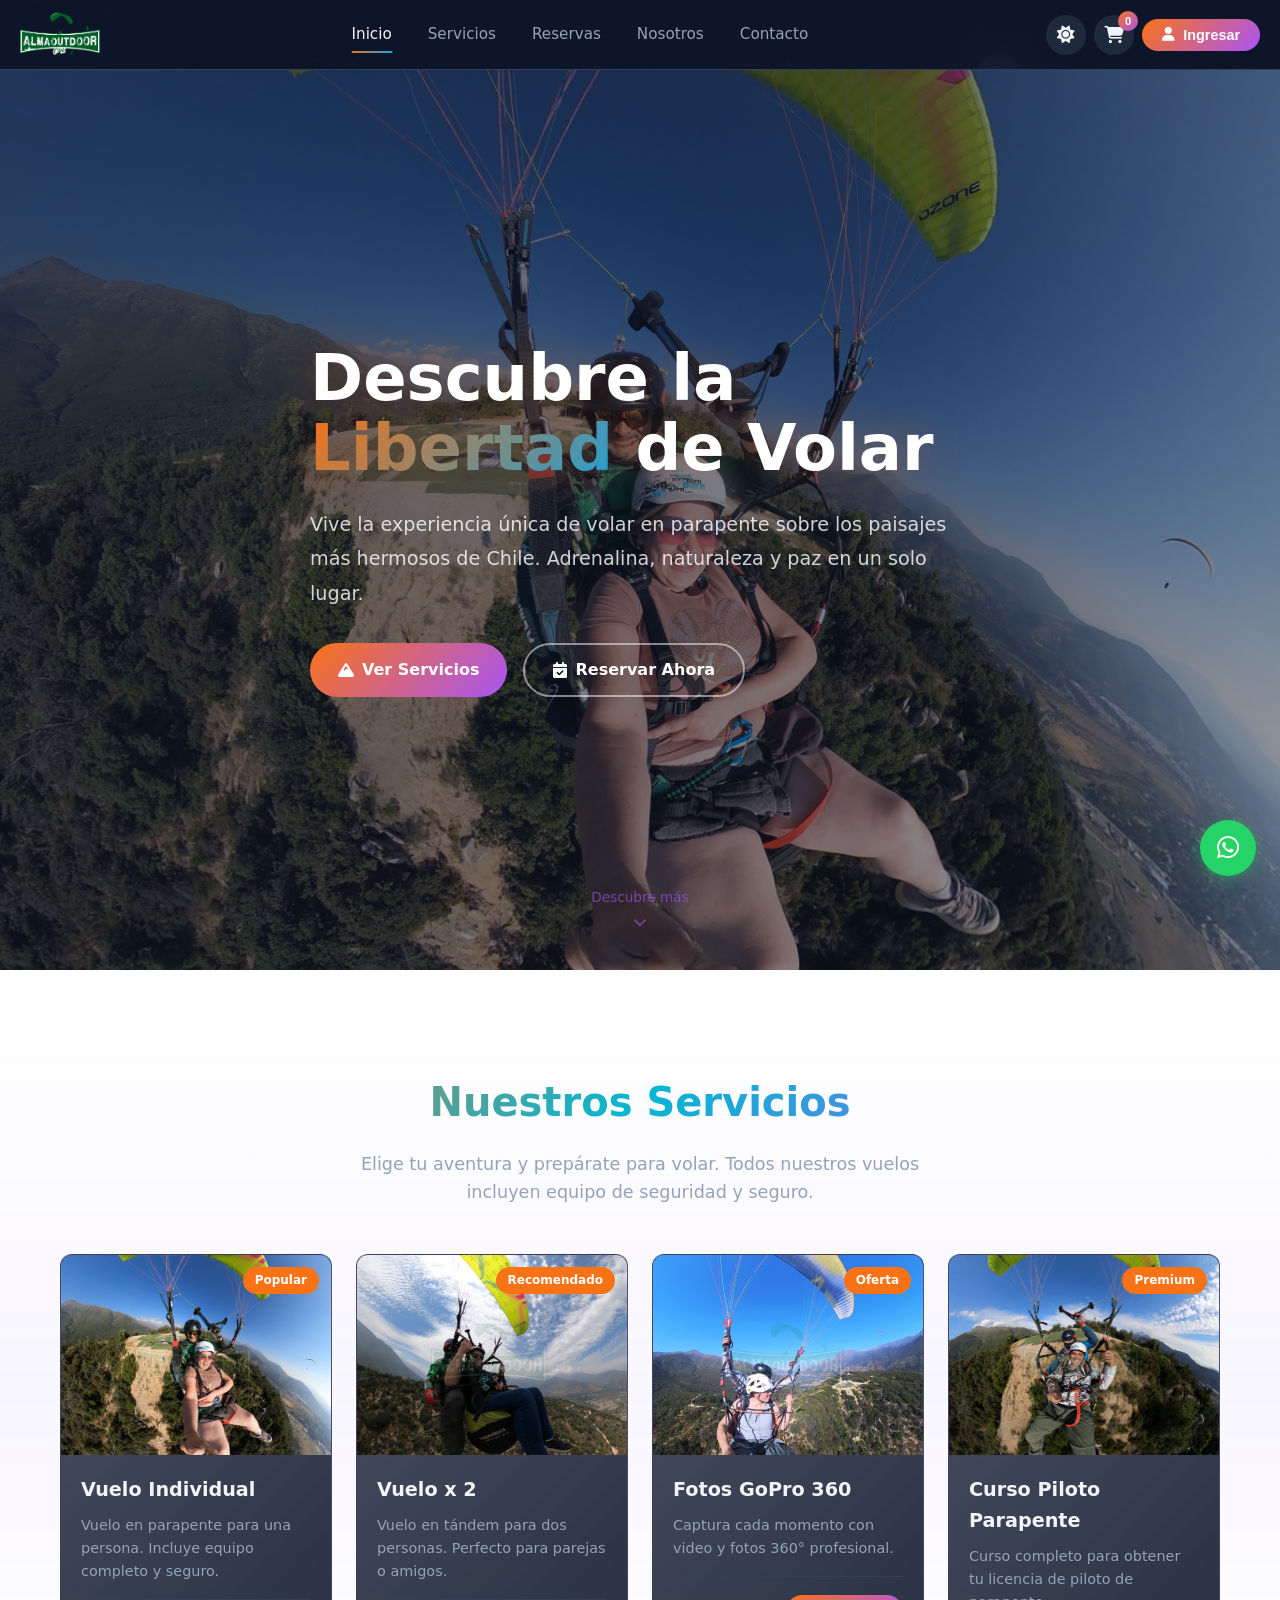
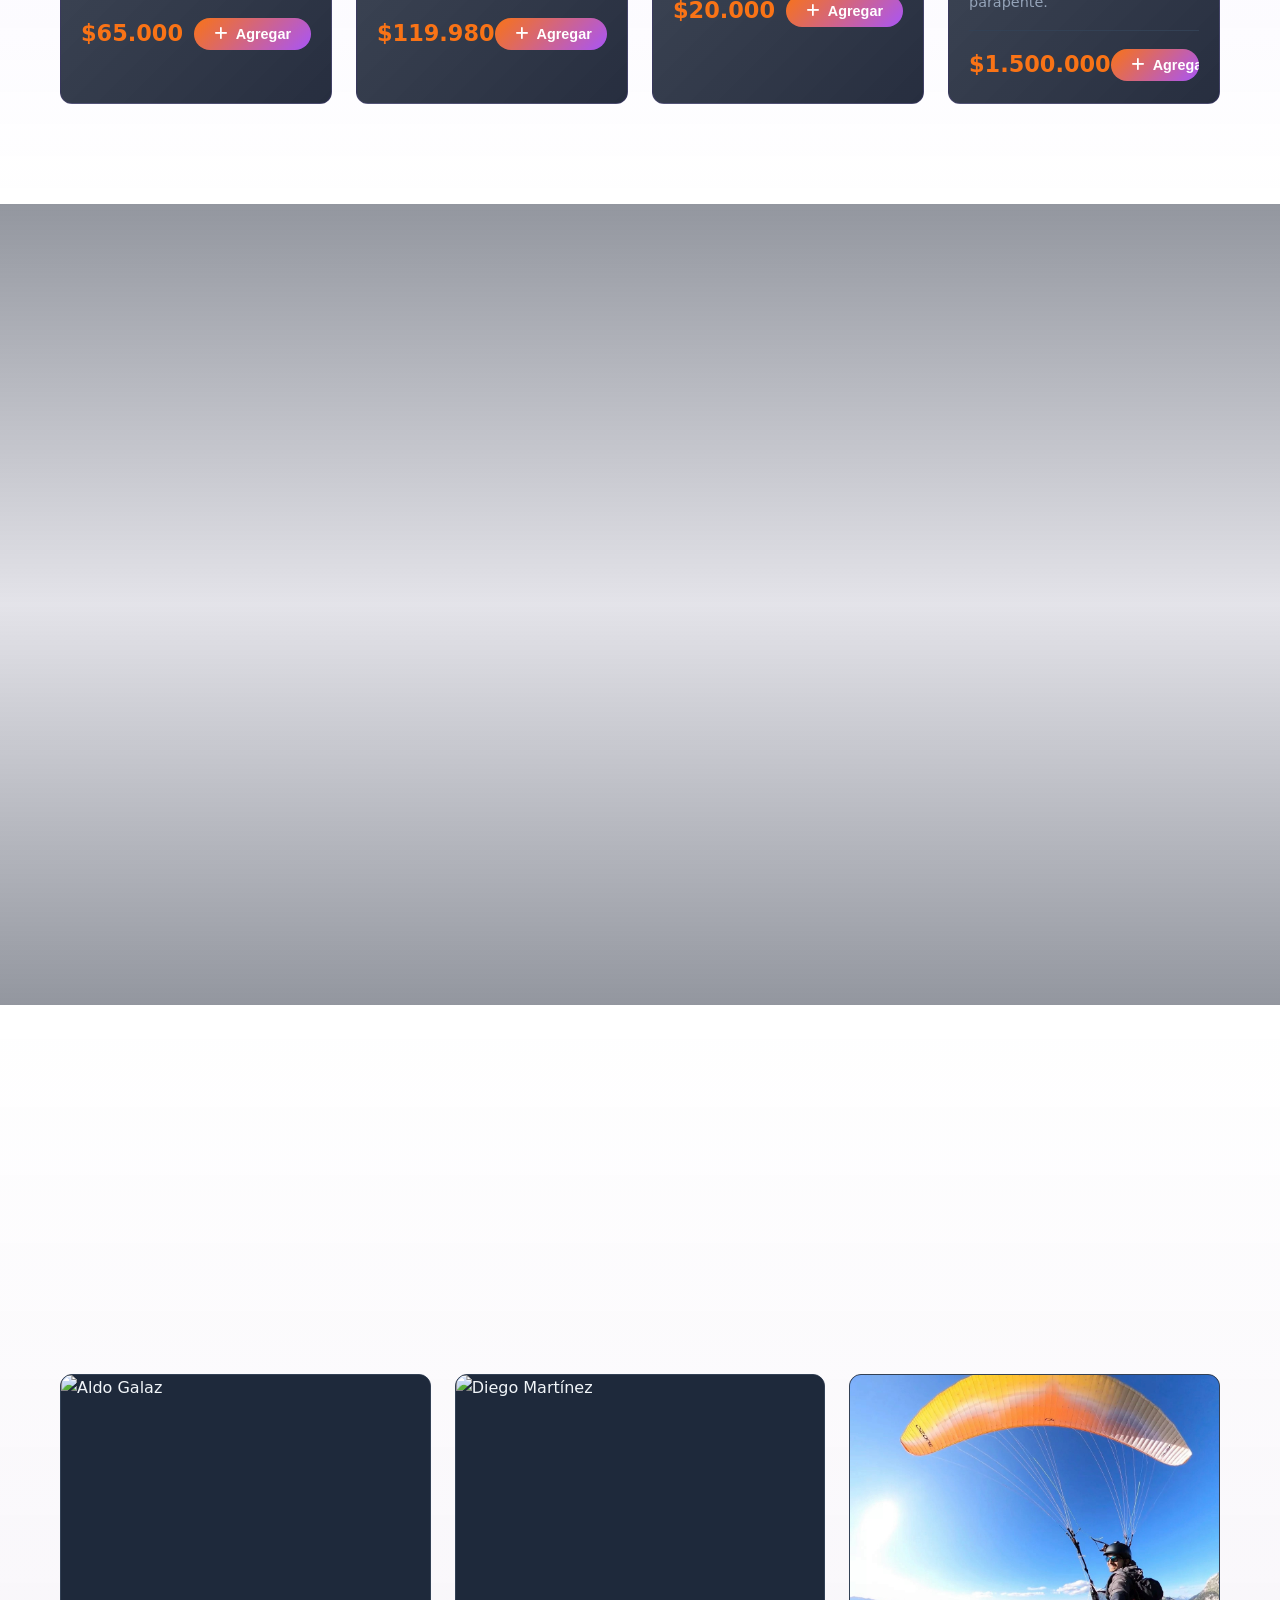
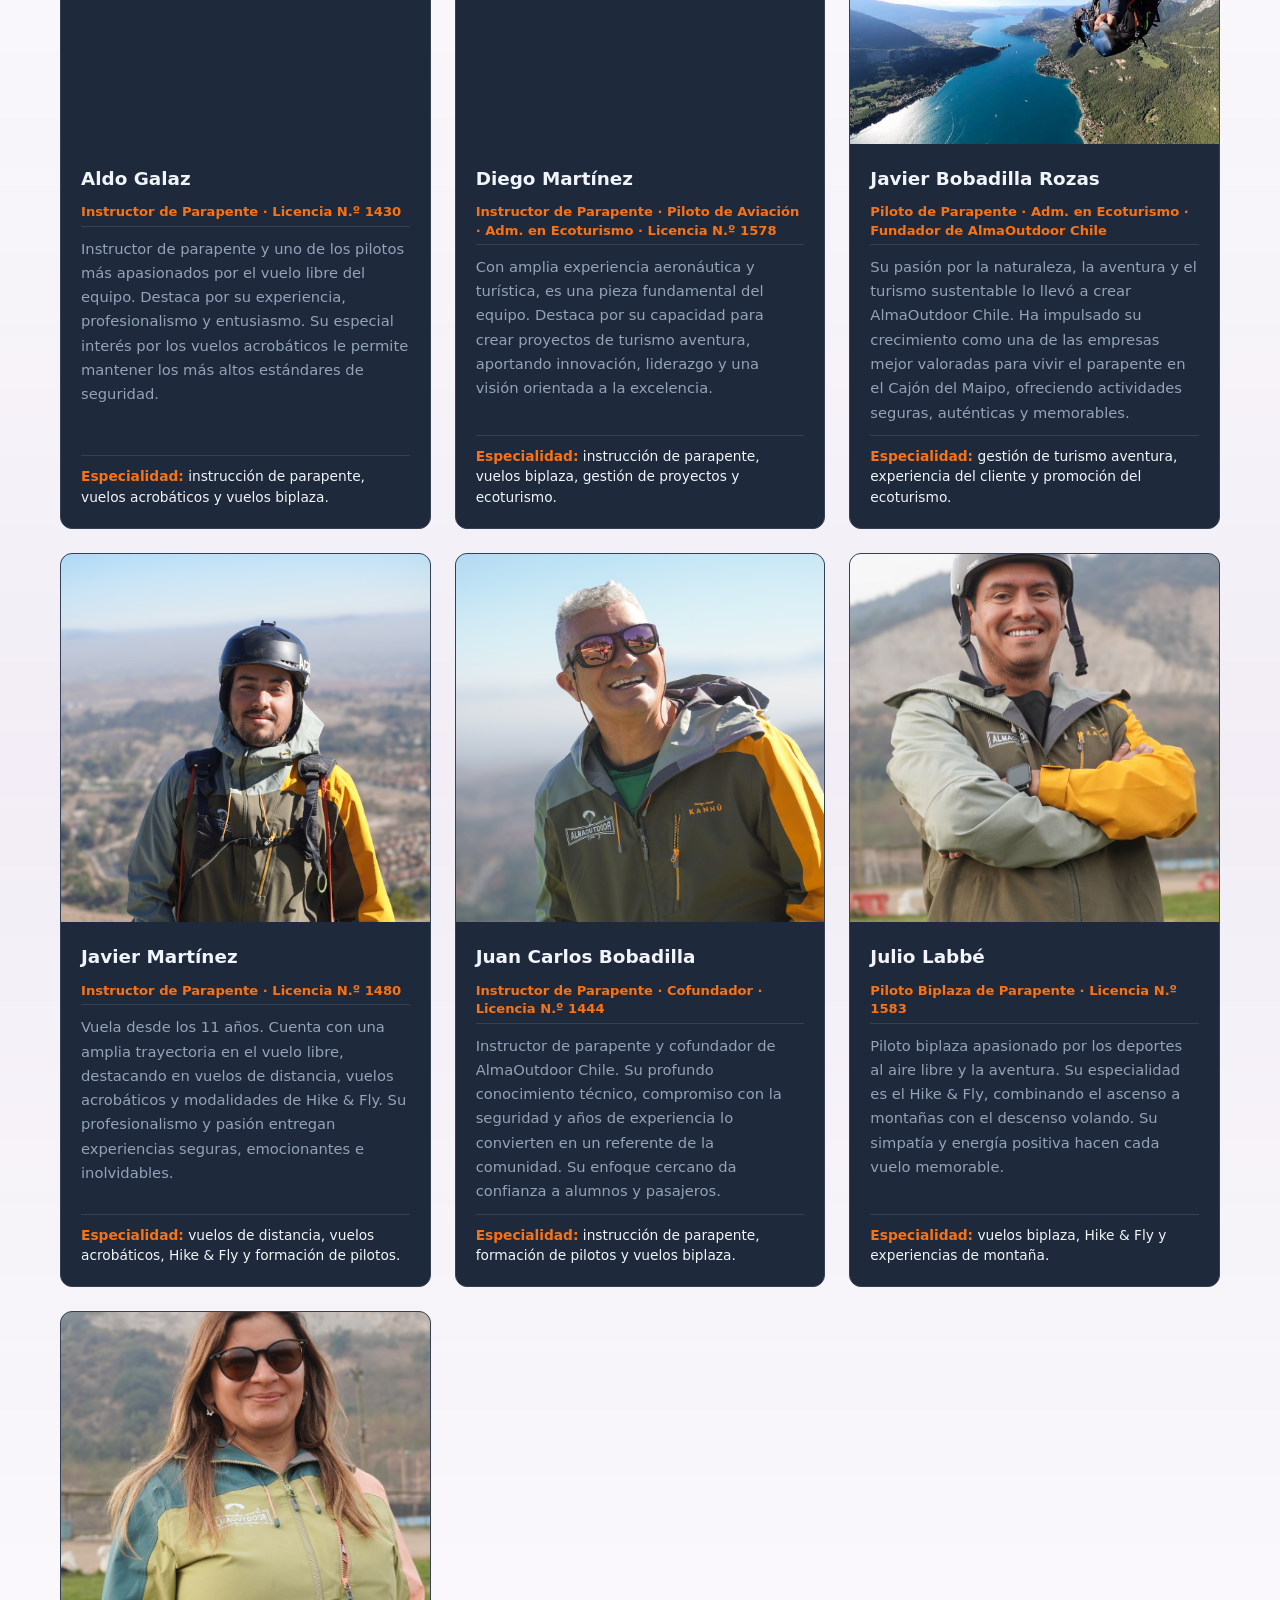
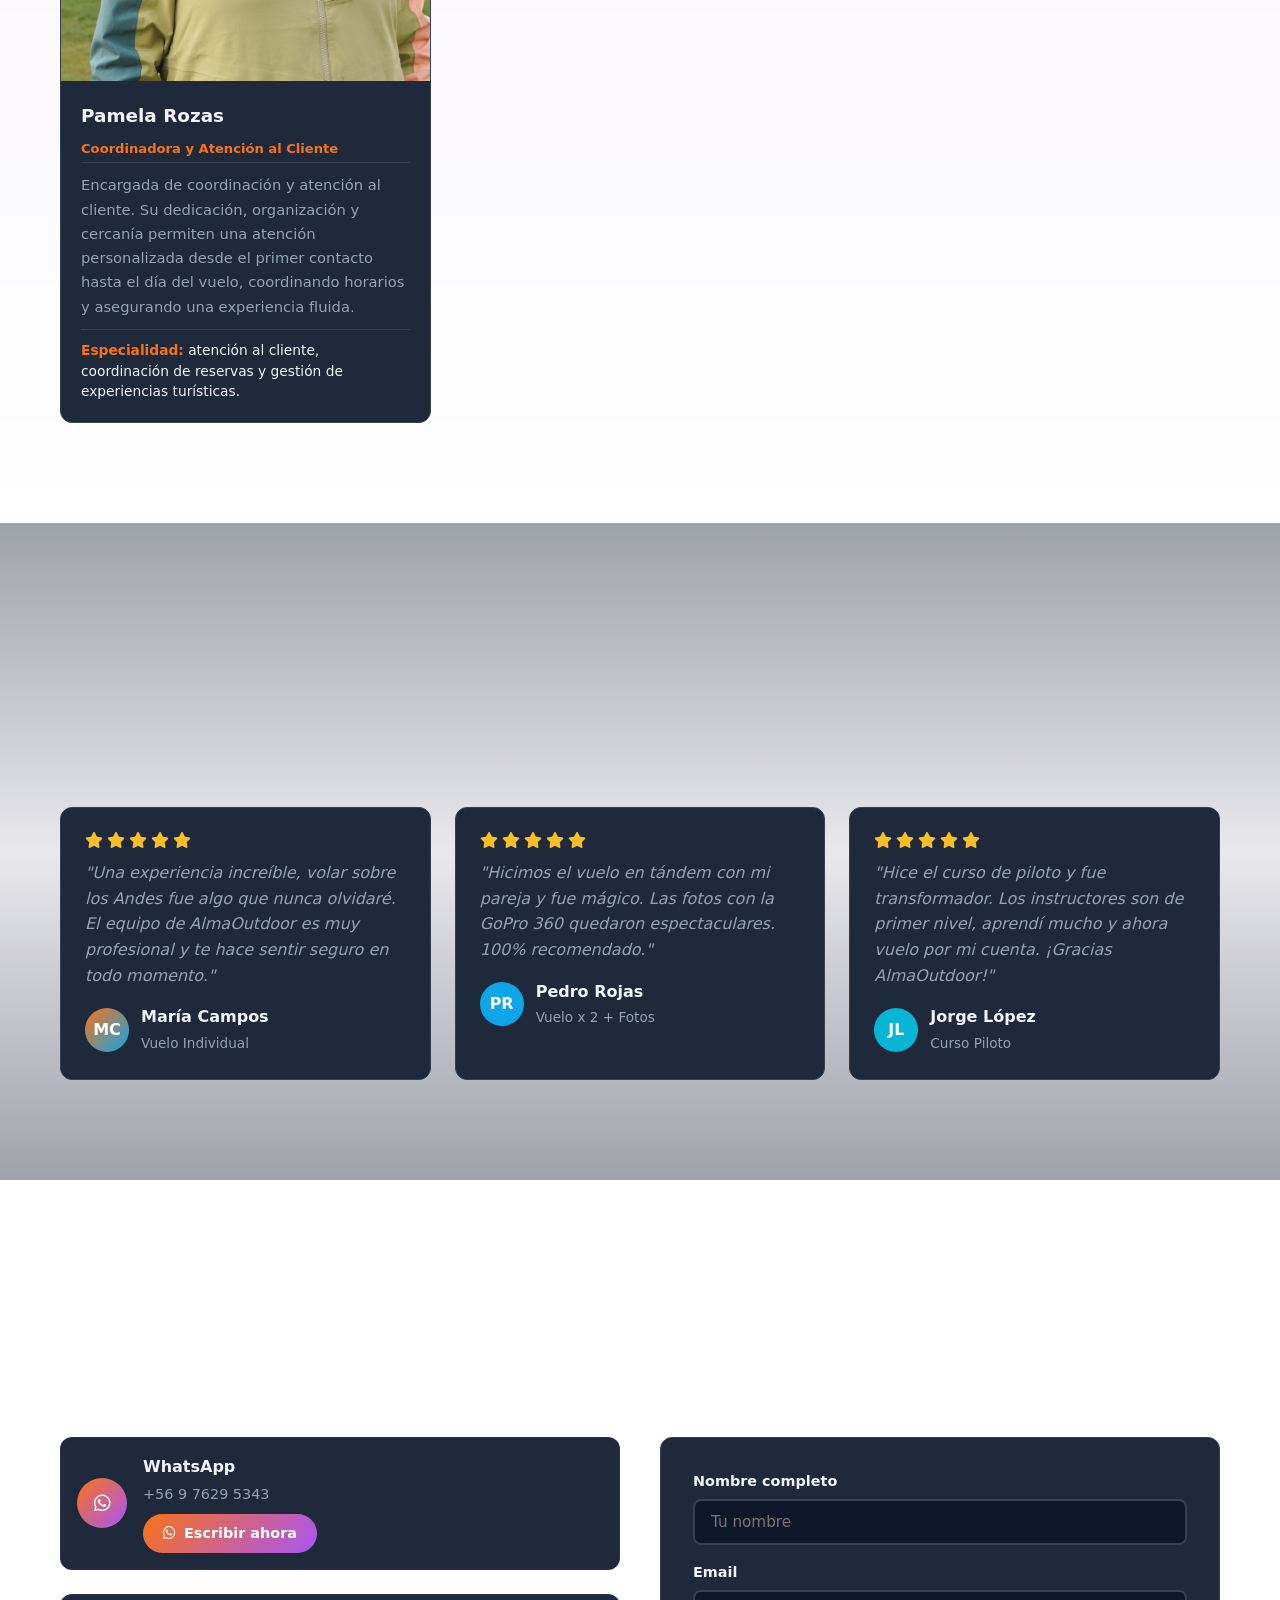
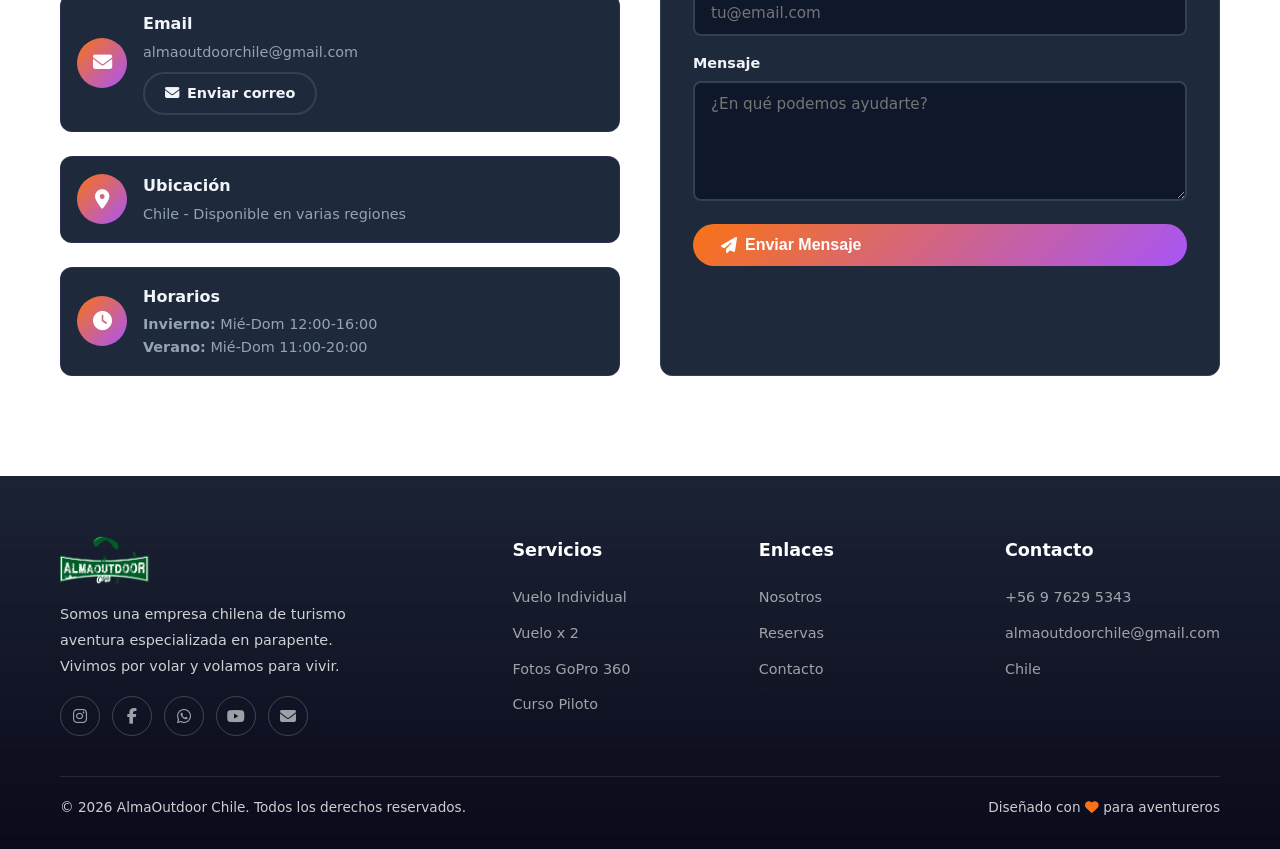
==== commit 12afb8c6: "actualizaciones landing" ====
--- a/index.html
+++ b/index.html
@@ -14,6 +14,27 @@
 
 <body>
 
+  <!-- Sky background layers -->
+  <div class="sky-layer" id="skyLayer">
+    <div class="sky-gradient"></div>
+    <div class="stars-container" id="starsContainer"></div>
+    <div class="shooting-stars" id="shootingStars"></div>
+    <div class="aurora" id="aurora"></div>
+    <div class="sun-moon" id="sunMoon"></div>
+  </div>
+
+  <!-- Mountains silhouette -->
+  <div class="mountains-layer" id="mountainsLayer">
+    <svg class="mountains-svg" viewBox="0 0 1440 320" preserveAspectRatio="none">
+      <path class="mountain-far" d="M0,320 L0,220 Q120,120 240,180 Q360,60 480,160 Q600,40 720,140 Q840,20 960,120 Q1080,60 1200,160 Q1320,80 1440,140 L1440,320 Z"/>
+      <path class="mountain-mid" d="M0,320 L0,260 Q180,180 360,220 Q540,140 720,200 Q900,100 1080,180 Q1260,120 1440,200 L1440,320 Z"/>
+      <path class="mountain-near" d="M0,320 L0,280 Q240,220 480,260 Q720,180 960,240 Q1200,200 1440,260 L1440,320 Z"/>
+    </svg>
+  </div>
+
+  <!-- Floating clouds -->
+  <div class="clouds-layer" id="cloudsLayer"></div>
+
   <!-- Header -->
   <header class="header" id="header">
     <div class="header-inner">
@@ -24,7 +45,6 @@
       <nav class="nav" id="nav">
         <a href="#inicio">Inicio</a>
         <a href="#servicios">Servicios</a>
-        <a href="#galeria">Galería</a>
         <a href="#reservas">Reservas</a>
         <a href="#nosotros">Nosotros</a>
         <a href="#contacto">Contacto</a>
@@ -73,16 +93,6 @@
     </div>
   </section>
 
-  <!-- Gallery -->
-  <section class="section" id="galeria" style="background:var(--bg-alt);">
-    <div class="container">
-      <h2 class="section-title reveal">Galería de Vuelos</h2>
-      <p class="section-subtitle reveal">Momentos únicos capturados desde el cielo. Cada vuelo es una historia que
-        contar.</p>
-      <div class="gallery-grid" id="galleryGrid"></div>
-    </div>
-  </section>
-
   <!-- Booking -->
   <section class="section booking-section" id="reservas">
     <div class="container">
@@ -104,14 +114,14 @@
             </div>
             <div class="calendar-days" id="calendarDays"></div>
           </div>
+        </div>
+        <div>
           <div class="time-slots reveal" id="timeSlotsContainer">
             <h3><i class="fas fa-clock"></i> Horarios Disponibles</h3>
             <p style="color:var(--text-muted);font-size:0.9rem;margin-bottom:16px;">Selecciona una fecha para ver los
               horarios</p>
             <div class="time-slots-grid" id="timeSlotsGrid"></div>
           </div>
-        </div>
-        <div>
           <div class="booking-summary reveal">
             <h3><i class="fas fa-file-invoice"></i> Resumen de Reserva</h3>
             <div id="bookingSummaryItems">
@@ -130,31 +140,98 @@
   <!-- About -->
   <section class="section" id="nosotros">
     <div class="container">
-      <div class="about-grid">
-        <div class="about-image reveal">
-          <img src="img/aventura/GS010036_1765600136075.jpg" alt="AlmaOutdoor Chile - Vuelo en parapente">
-        </div>
-        <div class="about-content reveal">
-          <h2>Somos AlmaOutdoor Chile</h2>
-          <p>En AlmaOutdoor Chile vivimos y respiramos la aventura. Somos apasionados del parapente y dedicados a
-            brindarte experiencias inolvidables en los cielos de Chile.</p>
-          <p>Con instructores certificados y equipos de última generación, garantizamos tu seguridad mientras disfrutas
-            de vistas panorámicas que te dejarán sin aliento. Cada vuelo es único, cada momento, eterno.</p>
-          <div class="stats-grid">
-            <div class="stat-item">
-              <div class="stat-number">500+</div>
-              <div class="stat-label">Vuelos Realizados</div>
-            </div>
-            <div class="stat-item">
-              <div class="stat-number">98%</div>
-              <div class="stat-label">Satisfacción</div>
-            </div>
-            <div class="stat-item">
-              <div class="stat-number">12+</div>
-              <div class="stat-label">Años de Experiencia</div>
-            </div>
-          </div>
-        </div>
+      <h2 class="section-title reveal">Nuestro Equipo</h2>
+      <p class="section-subtitle reveal">
+        Somos AlmaOutdoor Chile, un equipo de apasionados del parapente dedicados a brindarte experiencias inolvidables
+        en los cielos del Cajón del Maipo. Con instructores certificados, equipos de última generación y un profundo
+        compromiso con tu seguridad y el ecoturismo.
+      </p>
+      <div class="team-grid reveal" style="display:grid;grid-template-columns:repeat(auto-fill,minmax(280px,1fr));gap:24px;margin-top:40px;">
+
+        <div class="team-card">
+          <div class="team-card-image">
+            <img src="img/nosotros/AldoGalaz/AldoGalaz.JPG" alt="Aldo Galaz" loading="lazy">
+          </div>
+          <div class="team-card-body">
+            <h3>Aldo Galaz</h3>
+            <div class="team-role">Instructor de Parapente · Licencia N.º 1430</div>
+            <p class="team-desc">Instructor de parapente y uno de los pilotos más apasionados por el vuelo libre del equipo. Destaca por su experiencia, profesionalismo y entusiasmo. Su especial interés por los vuelos acrobáticos le permite mantener los más altos estándares de seguridad.</p>
+            <div class="team-specialty"><strong>Especialidad:</strong> instrucción de parapente, vuelos acrobáticos y vuelos biplaza.</div>
+          </div>
+        </div>
+
+        <div class="team-card">
+          <div class="team-card-image">
+            <img src="img/nosotros/DiegoMartinez/DiegoMartinez.JPG" alt="Diego Martínez" loading="lazy">
+          </div>
+          <div class="team-card-body">
+            <h3>Diego Martínez</h3>
+            <div class="team-role">Instructor de Parapente · Piloto de Aviación · Adm. en Ecoturismo · Licencia N.º 1578</div>
+            <p class="team-desc">Con amplia experiencia aeronáutica y turística, es una pieza fundamental del equipo. Destaca por su capacidad para crear proyectos de turismo aventura, aportando innovación, liderazgo y una visión orientada a la excelencia.</p>
+            <div class="team-specialty"><strong>Especialidad:</strong> instrucción de parapente, vuelos biplaza, gestión de proyectos y ecoturismo.</div>
+          </div>
+        </div>
+
+        <div class="team-card">
+          <div class="team-card-image">
+            <img src="img/nosotros/JavierBobadillaRozas/JavierBobadilla.jpg" alt="Javier Bobadilla Rozas" loading="lazy">
+          </div>
+          <div class="team-card-body">
+            <h3>Javier Bobadilla Rozas</h3>
+            <div class="team-role">Piloto de Parapente · Adm. en Ecoturismo · Fundador de AlmaOutdoor Chile</div>
+            <p class="team-desc">Su pasión por la naturaleza, la aventura y el turismo sustentable lo llevó a crear AlmaOutdoor Chile. Ha impulsado su crecimiento como una de las empresas mejor valoradas para vivir el parapente en el Cajón del Maipo, ofreciendo actividades seguras, auténticas y memorables.</p>
+            <div class="team-specialty"><strong>Especialidad:</strong> gestión de turismo aventura, experiencia del cliente y promoción del ecoturismo.</div>
+          </div>
+        </div>
+
+        <div class="team-card">
+          <div class="team-card-image">
+            <img src="img/nosotros/JavierMartinez/JavierMartinez.JPG" alt="Javier Martínez" loading="lazy">
+          </div>
+          <div class="team-card-body">
+            <h3>Javier Martínez</h3>
+            <div class="team-role">Instructor de Parapente · Licencia N.º 1480</div>
+            <p class="team-desc">Vuela desde los 11 años. Cuenta con una amplia trayectoria en el vuelo libre, destacando en vuelos de distancia, vuelos acrobáticos y modalidades de Hike &amp; Fly. Su profesionalismo y pasión entregan experiencias seguras, emocionantes e inolvidables.</p>
+            <div class="team-specialty"><strong>Especialidad:</strong> vuelos de distancia, vuelos acrobáticos, Hike &amp; Fly y formación de pilotos.</div>
+          </div>
+        </div>
+
+        <div class="team-card">
+          <div class="team-card-image">
+            <img src="img/nosotros/JuanCarlosBobadilla/JuanCarlosBobadilla.JPG" alt="Juan Carlos Bobadilla" loading="lazy">
+          </div>
+          <div class="team-card-body">
+            <h3>Juan Carlos Bobadilla</h3>
+            <div class="team-role">Instructor de Parapente · Cofundador · Licencia N.º 1444</div>
+            <p class="team-desc">Instructor de parapente y cofundador de AlmaOutdoor Chile. Su profundo conocimiento técnico, compromiso con la seguridad y años de experiencia lo convierten en un referente de la comunidad. Su enfoque cercano da confianza a alumnos y pasajeros.</p>
+            <div class="team-specialty"><strong>Especialidad:</strong> instrucción de parapente, formación de pilotos y vuelos biplaza.</div>
+          </div>
+        </div>
+
+        <div class="team-card">
+          <div class="team-card-image">
+            <img src="img/nosotros/JulioLabbe/JulioLabbe.JPG" alt="Julio Labbé" loading="lazy">
+          </div>
+          <div class="team-card-body">
+            <h3>Julio Labbé</h3>
+            <div class="team-role">Piloto Biplaza de Parapente · Licencia N.º 1583</div>
+            <p class="team-desc">Piloto biplaza apasionado por los deportes al aire libre y la aventura. Su especialidad es el Hike &amp; Fly, combinando el ascenso a montañas con el descenso volando. Su simpatía y energía positiva hacen cada vuelo memorable.</p>
+            <div class="team-specialty"><strong>Especialidad:</strong> vuelos biplaza, Hike &amp; Fly y experiencias de montaña.</div>
+          </div>
+        </div>
+
+        <div class="team-card">
+          <div class="team-card-image">
+            <img src="img/nosotros/PamelaRozas/PamelaRozas.JPG" alt="Pamela Rozas" loading="lazy">
+          </div>
+          <div class="team-card-body">
+            <h3>Pamela Rozas</h3>
+            <div class="team-role">Coordinadora y Atención al Cliente</div>
+            <p class="team-desc">Encargada de coordinación y atención al cliente. Su dedicación, organización y cercanía permiten una atención personalizada desde el primer contacto hasta el día del vuelo, coordinando horarios y asegurando una experiencia fluida.</p>
+            <div class="team-specialty"><strong>Especialidad:</strong> atención al cliente, coordinación de reservas y gestión de experiencias turísticas.</div>
+          </div>
+        </div>
+
       </div>
     </div>
   </section>
@@ -312,7 +389,6 @@
           <h4>Enlaces</h4>
           <ul class="footer-links">
             <li><a href="#nosotros">Nosotros</a></li>
-            <li><a href="#galeria">Galería</a></li>
             <li><a href="#reservas">Reservas</a></li>
             <li><a href="#contacto">Contacto</a></li>
           </ul>
--- a/css/styles.css
+++ b/css/styles.css
@@ -10,14 +10,14 @@
   --text: #0f172a;
   --text-muted: #64748b;
   --border: #e2e8f0;
-  --shadow: 0 4px 6px -1px rgba(0,0,0,0.1), 0 2px 4px -2px rgba(0,0,0,0.1);
-  --shadow-lg: 0 10px 15px -3px rgba(0,0,0,0.1), 0 4px 6px -4px rgba(0,0,0,0.1);
+  --shadow: 0 4px 6px -1px rgba(0, 0, 0, 0.1), 0 2px 4px -2px rgba(0, 0, 0, 0.1);
+  --shadow-lg: 0 10px 15px -3px rgba(0, 0, 0, 0.1), 0 4px 6px -4px rgba(0, 0, 0, 0.1);
   --radius: 12px;
   --radius-sm: 8px;
   --transition: 0.3s cubic-bezier(0.4, 0, 0.2, 1);
   --font: 'Segoe UI', system-ui, -apple-system, sans-serif;
-  --overlay: rgba(0,0,0,0.5);
-  --header-bg: rgba(240,242,245,0.92);
+  --overlay: rgba(0, 0, 0, 0.5);
+  --header-bg: rgba(240, 242, 245, 0.92);
   --gradient-1: linear-gradient(135deg, #f97316, #0ea5e9);
   --gradient-2: linear-gradient(135deg, #0f172a, #1e293b);
   --watermark: url('../img/logo/Logo_AlmaOutdoor2.png');
@@ -30,27 +30,74 @@
   --text: #f1f5f9;
   --text-muted: #94a3b8;
   --border: #334155;
-  --shadow: 0 4px 6px -1px rgba(0,0,0,0.3), 0 2px 4px -2px rgba(0,0,0,0.3);
-  --shadow-lg: 0 10px 15px -3px rgba(0,0,0,0.3), 0 4px 6px -4px rgba(0,0,0,0.3);
-  --header-bg: rgba(15,23,42,0.95);
-  --overlay: rgba(0,0,0,0.7);
-}
-
-*, *::before, *::after { margin: 0; padding: 0; box-sizing: border-box; }
-html { scroll-behavior: smooth; }
+  --shadow: 0 4px 6px -1px rgba(0, 0, 0, 0.3), 0 2px 4px -2px rgba(0, 0, 0, 0.3);
+  --shadow-lg: 0 10px 15px -3px rgba(0, 0, 0, 0.3), 0 4px 6px -4px rgba(0, 0, 0, 0.3);
+  --header-bg: rgba(15, 23, 42, 0.95);
+  --overlay: rgba(0, 0, 0, 0.7);
+}
+
+*,
+*::before,
+*::after {
+  margin: 0;
+  padding: 0;
+  box-sizing: border-box;
+}
+
+html {
+  scroll-behavior: smooth;
+}
+
 body {
   font-family: var(--font);
-  background: var(--bg);
+  background: transparent;
   color: var(--text);
   line-height: 1.6;
   overflow-x: hidden;
-  transition: background var(--transition), color var(--transition);
-}
-a { color: var(--primary); text-decoration: none; transition: var(--transition); }
-a:hover { color: var(--primary-dark); }
-img { max-width: 100%; height: auto; display: block; }
-.container { max-width: 1200px; margin: 0 auto; padding: 0 20px; }
-.section { padding: 100px 0; }
+  transition: color var(--transition);
+}
+
+/* Fixed sky background must render behind content but visible */
+html,
+body {
+  background: transparent;
+}
+
+/* Contenido de la página por encima del cielo/atmósfera (z-index 0) */
+body > .header,
+body > .hero,
+body > .section,
+body > .footer {
+  position: relative;
+  z-index: 1;
+}
+
+a {
+  color: var(--primary);
+  text-decoration: none;
+  transition: var(--transition);
+}
+
+a:hover {
+  color: var(--primary-dark);
+}
+
+img {
+  max-width: 100%;
+  height: auto;
+  display: block;
+}
+
+.container {
+  max-width: 1200px;
+  margin: 0 auto;
+  padding: 0 20px;
+}
+
+.section {
+  padding: 100px 0;
+}
+
 .section-title {
   font-size: 2.5rem;
   font-weight: 800;
@@ -61,6 +108,7 @@
   -webkit-text-fill-color: transparent;
   background-clip: text;
 }
+
 .section-subtitle {
   text-align: center;
   color: var(--text-muted);
@@ -68,6 +116,7 @@
   max-width: 600px;
   margin: 0 auto 3rem;
 }
+
 .btn {
   display: inline-flex;
   align-items: center;
@@ -82,23 +131,68 @@
   position: relative;
   overflow: hidden;
 }
+
 .btn::before {
   content: '';
   position: absolute;
   inset: 0;
-  background: rgba(255,255,255,0.15);
+  background: rgba(255, 255, 255, 0.15);
   transform: translateX(-100%);
   transition: transform 0.4s;
 }
-.btn:hover::before { transform: translateX(0); }
-.btn-primary { background: var(--gradient-1); color: #fff; }
-.btn-primary:hover { transform: translateY(-2px); box-shadow: 0 8px 25px rgba(249,115,22,0.3); }
-.btn-secondary { background: var(--bg-card); color: var(--text); border: 2px solid var(--border); }
-.btn-secondary:hover { border-color: var(--primary); color: var(--primary); transform: translateY(-2px); }
-.btn-outline { background: transparent; color: #fff; border: 2px solid rgba(255,255,255,0.5); }
-.btn-outline:hover { border-color: #fff; background: rgba(255,255,255,0.1); transform: translateY(-2px); }
-.btn-sm { padding: 8px 20px; font-size: 0.9rem; }
-.btn-icon { width: 44px; height: 44px; padding: 0; display: flex; align-items: center; justify-content: center; border-radius: 50%; }
+
+.btn:hover::before {
+  transform: translateX(0);
+}
+
+.btn-primary {
+  background: var(--gradient-1);
+  color: #fff;
+}
+
+.btn-primary:hover {
+  transform: translateY(-2px);
+  box-shadow: 0 8px 25px rgba(249, 115, 22, 0.3);
+}
+
+.btn-secondary {
+  background: var(--bg-card);
+  color: var(--text);
+  border: 2px solid var(--border);
+}
+
+.btn-secondary:hover {
+  border-color: var(--primary);
+  color: var(--primary);
+  transform: translateY(-2px);
+}
+
+.btn-outline {
+  background: transparent;
+  color: #fff;
+  border: 2px solid rgba(255, 255, 255, 0.5);
+}
+
+.btn-outline:hover {
+  border-color: #fff;
+  background: rgba(255, 255, 255, 0.1);
+  transform: translateY(-2px);
+}
+
+.btn-sm {
+  padding: 8px 20px;
+  font-size: 0.9rem;
+}
+
+.btn-icon {
+  width: 44px;
+  height: 44px;
+  padding: 0;
+  display: flex;
+  align-items: center;
+  justify-content: center;
+  border-radius: 50%;
+}
 
 /* Header */
 .header {
@@ -113,6 +207,7 @@
   border-bottom: 1px solid var(--border);
   transition: all var(--transition);
 }
+
 .header-inner {
   display: flex;
   align-items: center;
@@ -121,6 +216,7 @@
   max-width: 1400px;
   margin: 0 auto;
 }
+
 .logo {
   display: flex;
   align-items: center;
@@ -129,9 +225,25 @@
   font-weight: 800;
   color: var(--text);
 }
-.logo img { height: 45px; width: auto; }
-.logo span { background: var(--gradient-1); -webkit-background-clip: text; -webkit-text-fill-color: transparent; background-clip: text; }
-.nav { display: flex; align-items: center; gap: 8px; }
+
+.logo img {
+  height: 45px;
+  width: auto;
+}
+
+.logo span {
+  background: var(--gradient-1);
+  -webkit-background-clip: text;
+  -webkit-text-fill-color: transparent;
+  background-clip: text;
+}
+
+.nav {
+  display: flex;
+  align-items: center;
+  gap: 8px;
+}
+
 .nav a {
   color: var(--text-muted);
   padding: 8px 14px;
@@ -141,6 +253,7 @@
   transition: color var(--transition);
   position: relative;
 }
+
 .nav a::after {
   content: '';
   position: absolute;
@@ -153,11 +266,29 @@
   transition: all 0.35s cubic-bezier(0.4, 0, 0.2, 1);
   transform: translateX(-50%);
 }
-.nav a:hover { color: var(--text); }
-.nav a:hover::after { width: 60%; }
-.nav a.active { color: var(--text); }
-.nav a.active::after { width: 60%; }
-.header-actions { display: flex; align-items: center; gap: 8px; }
+
+.nav a:hover {
+  color: var(--text);
+}
+
+.nav a:hover::after {
+  width: 60%;
+}
+
+.nav a.active {
+  color: var(--text);
+}
+
+.nav a.active::after {
+  width: 60%;
+}
+
+.header-actions {
+  display: flex;
+  align-items: center;
+  gap: 8px;
+}
+
 .theme-toggle {
   width: 40px;
   height: 40px;
@@ -172,7 +303,13 @@
   font-size: 1.1rem;
   transition: all var(--transition);
 }
-.theme-toggle:hover { background: var(--primary); color: #fff; transform: rotate(30deg); }
+
+.theme-toggle:hover {
+  background: var(--primary);
+  color: #fff;
+  transform: rotate(30deg);
+}
+
 .cart-btn {
   position: relative;
   width: 40px;
@@ -188,7 +325,12 @@
   font-size: 1.1rem;
   transition: all var(--transition);
 }
-.cart-btn:hover { background: var(--primary); color: #fff; }
+
+.cart-btn:hover {
+  background: var(--primary);
+  color: #fff;
+}
+
 .cart-count {
   position: absolute;
   top: -4px;
@@ -204,6 +346,7 @@
   align-items: center;
   justify-content: center;
 }
+
 .hamburger {
   display: none;
   flex-direction: column;
@@ -213,6 +356,7 @@
   cursor: pointer;
   padding: 4px;
 }
+
 .hamburger span {
   width: 24px;
   height: 2px;
@@ -230,35 +374,57 @@
   overflow: hidden;
   background: var(--gradient-2);
 }
+
+/* En modo nocturno el carrusel principal sigue mostrando las imágenes del hero */
+[data-theme="dark"] .hero {
+  background: var(--gradient-2);
+}
+
+[data-theme="dark"] .hero-slideshow {
+  opacity: 1;
+}
+
+[data-theme="dark"] .hero-slideshow .slide::after {
+  background: linear-gradient(135deg, rgba(15, 23, 42, 0.7), rgba(15, 23, 42, 0.45));
+}
+
 .hero-slideshow {
   position: absolute;
   inset: 0;
   z-index: 0;
 }
+
 .hero-slideshow .slide {
   position: absolute;
   inset: 0;
   opacity: 0;
   transition: opacity 1s ease;
 }
-.hero-slideshow .slide.active { opacity: 1; }
+
+.hero-slideshow .slide.active {
+  opacity: 1;
+}
+
 .hero-slideshow .slide img {
   width: 100%;
   height: 100%;
   object-fit: cover;
 }
+
 .hero-slideshow .slide::after {
   content: '';
   position: absolute;
   inset: 0;
-  background: linear-gradient(135deg, rgba(15,23,42,0.8), rgba(15,23,42,0.4));
-}
+  background: linear-gradient(135deg, rgba(15, 23, 42, 0.8), rgba(15, 23, 42, 0.4));
+}
+
 .hero-content {
   position: relative;
   z-index: 2;
   max-width: 700px;
   padding: 0 20px;
 }
+
 .hero-content h1 {
   font-size: 4rem;
   font-weight: 900;
@@ -267,22 +433,36 @@
   margin-bottom: 1.5rem;
   animation: fadeInUp 1s ease;
 }
-.hero-content h1 span { background: var(--gradient-1); -webkit-background-clip: text; -webkit-text-fill-color: transparent; background-clip: text; }
+
+.hero-content h1 span {
+  background: var(--gradient-1);
+  -webkit-background-clip: text;
+  -webkit-text-fill-color: transparent;
+  background-clip: text;
+}
+
 .hero-content p {
   font-size: 1.2rem;
-  color: rgba(255,255,255,0.8);
+  color: rgba(255, 255, 255, 0.8);
   margin-bottom: 2rem;
   line-height: 1.8;
   animation: fadeInUp 1s ease 0.2s backwards;
 }
-.hero-buttons { display: flex; gap: 16px; flex-wrap: wrap; animation: fadeInUp 1s ease 0.4s backwards; }
+
+.hero-buttons {
+  display: flex;
+  gap: 16px;
+  flex-wrap: wrap;
+  animation: fadeInUp 1s ease 0.4s backwards;
+}
+
 .hero-scroll {
   position: absolute;
   bottom: 40px;
   left: 50%;
   transform: translateX(-50%);
   z-index: 2;
-  color: rgba(255,255,255,0.6);
+  color: rgba(255, 255, 255, 0.6);
   display: flex;
   flex-direction: column;
   align-items: center;
@@ -297,6 +477,7 @@
   grid-template-columns: repeat(auto-fit, minmax(260px, 1fr));
   gap: 24px;
 }
+
 .service-card {
   background: var(--bg-card);
   border-radius: var(--radius);
@@ -305,19 +486,29 @@
   transition: all var(--transition);
   position: relative;
 }
-.service-card:hover { transform: translateY(-8px); box-shadow: var(--shadow-lg); }
+
+.service-card:hover {
+  transform: translateY(-8px);
+  box-shadow: var(--shadow-lg);
+}
+
 .service-card-image {
   height: 200px;
   overflow: hidden;
   position: relative;
 }
+
 .service-card-image img {
   width: 100%;
   height: 100%;
   object-fit: cover;
   transition: transform 0.6s;
 }
-.service-card:hover .service-card-image img { transform: scale(1.1); }
+
+.service-card:hover .service-card-image img {
+  transform: scale(1.1);
+}
+
 .service-card-badge {
   position: absolute;
   top: 12px;
@@ -329,9 +520,22 @@
   font-size: 0.75rem;
   font-weight: 700;
 }
-.service-card-body { padding: 20px; }
-.service-card-body h3 { font-size: 1.2rem; margin-bottom: 8px; }
-.service-card-body p { color: var(--text-muted); font-size: 0.9rem; margin-bottom: 16px; }
+
+.service-card-body {
+  padding: 20px;
+}
+
+.service-card-body h3 {
+  font-size: 1.2rem;
+  margin-bottom: 8px;
+}
+
+.service-card-body p {
+  color: var(--text-muted);
+  font-size: 0.9rem;
+  margin-bottom: 16px;
+}
+
 .service-card-footer {
   display: flex;
   align-items: center;
@@ -339,73 +543,69 @@
   padding-top: 16px;
   border-top: 1px solid var(--border);
 }
+
 .service-price {
   font-size: 1.4rem;
   font-weight: 800;
   color: var(--primary);
 }
 
-/* Gallery */
-.gallery-grid {
-  display: grid;
-  grid-template-columns: repeat(auto-fill, minmax(280px, 1fr));
-  gap: 16px;
-}
-.gallery-item {
-  position: relative;
-  border-radius: var(--radius);
-  overflow: hidden;
-  cursor: pointer;
-  aspect-ratio: 4/3;
-}
-.gallery-item.watermarked img { filter: brightness(0.75); }
-.gallery-item img {
-  width: 100%;
-  height: 100%;
-  object-fit: cover;
-  transition: transform 0.6s;
-}
-.gallery-item:hover img { transform: scale(1.1); }
-.gallery-item-overlay {
-  position: absolute;
-  inset: 0;
-  background: linear-gradient(to top, rgba(0,0,0,0.7), transparent);
-  opacity: 0;
-  transition: var(--transition);
-  display: flex;
-  align-items: flex-end;
-  padding: 20px;
-}
-.gallery-item:hover .gallery-item-overlay { opacity: 1; }
-.gallery-item-overlay span { color: #fff; font-weight: 600; }
 
 /* Booking */
 .booking-section {
   background: var(--bg-alt);
 }
+
 .booking-grid {
   display: grid;
   grid-template-columns: 1fr 1fr;
   gap: 40px;
   align-items: start;
 }
+
 .calendar-container {
   background: var(--bg-card);
   border-radius: var(--radius);
   padding: 24px;
   border: 1px solid var(--border);
-}
+  width: 80%;
+  margin: 0 auto;
+  font-size: 0.8em;
+}
+
+.calendar-container .calendar-day {
+  font-size: 1.1em;
+}
+
+.calendar-container .calendar-header h3 {
+  font-size: 1.35em;
+}
+
+.calendar-container .calendar-nav button {
+  width: 2.6em;
+  height: 2.6em;
+}
+
+.calendar-container .calendar-weekdays {
+  font-size: 1.05em;
+}
+
 .calendar-header {
   display: flex;
   align-items: center;
   justify-content: space-between;
   margin-bottom: 20px;
 }
-.calendar-header h3 { font-size: 1.1rem; }
+
+.calendar-header h3 {
+  font-size: 1.1rem;
+}
+
 .calendar-nav {
   display: flex;
   gap: 8px;
 }
+
 .calendar-nav button {
   width: 36px;
   height: 36px;
@@ -419,7 +619,13 @@
   justify-content: center;
   transition: var(--transition);
 }
-.calendar-nav button:hover { background: var(--primary); color: #fff; border-color: var(--primary); }
+
+.calendar-nav button:hover {
+  background: var(--primary);
+  color: #fff;
+  border-color: var(--primary);
+}
+
 .calendar-weekdays {
   display: grid;
   grid-template-columns: repeat(7, 1fr);
@@ -429,11 +635,13 @@
   color: var(--text-muted);
   margin-bottom: 8px;
 }
+
 .calendar-days {
   display: grid;
   grid-template-columns: repeat(7, 1fr);
   gap: 4px;
 }
+
 .calendar-day {
   aspect-ratio: 1;
   display: flex;
@@ -448,12 +656,36 @@
   background: transparent;
   color: var(--text);
 }
-.calendar-day:hover { background: var(--bg-alt); }
-.calendar-day.today { border: 2px solid var(--primary); }
-.calendar-day.selected { background: var(--primary); color: #fff; }
-.calendar-day.disabled { opacity: 0.3; cursor: not-allowed; }
-.calendar-day.available:hover { background: var(--primary-light); color: #fff; }
-.calendar-day.booked { opacity: 0.4; cursor: not-allowed; position: relative; }
+
+.calendar-day:hover {
+  background: var(--bg-alt);
+}
+
+.calendar-day.today {
+  border: 2px solid var(--primary);
+}
+
+.calendar-day.selected {
+  background: var(--primary);
+  color: #fff;
+}
+
+.calendar-day.disabled {
+  opacity: 0.3;
+  cursor: not-allowed;
+}
+
+.calendar-day.available:hover {
+  background: var(--primary-light);
+  color: #fff;
+}
+
+.calendar-day.booked {
+  opacity: 0.4;
+  cursor: not-allowed;
+  position: relative;
+}
+
 .calendar-day.booked::after {
   content: '';
   position: absolute;
@@ -463,14 +695,25 @@
   border-radius: 50%;
   bottom: 4px;
 }
+
 .time-slots {
   background: var(--bg-card);
   border-radius: var(--radius);
   padding: 24px;
   border: 1px solid var(--border);
 }
-.time-slots h3 { margin-bottom: 16px; font-size: 1.1rem; }
-.time-slots-grid { display: grid; grid-template-columns: repeat(auto-fill, minmax(80px, 1fr)); gap: 8px; }
+
+.time-slots h3 {
+  margin-bottom: 16px;
+  font-size: 1.1rem;
+}
+
+.time-slots-grid {
+  display: grid;
+  grid-template-columns: repeat(auto-fill, minmax(80px, 1fr));
+  gap: 8px;
+}
+
 .time-slot {
   padding: 10px;
   text-align: center;
@@ -482,9 +725,23 @@
   font-weight: 500;
   font-size: 0.85rem;
 }
-.time-slot:hover { border-color: var(--primary); color: var(--primary); }
-.time-slot.selected { background: var(--primary); color: #fff; border-color: var(--primary); }
-.time-slot.disabled { opacity: 0.3; cursor: not-allowed; }
+
+.time-slot:hover {
+  border-color: var(--primary);
+  color: var(--primary);
+}
+
+.time-slot.selected {
+  background: var(--primary);
+  color: #fff;
+  border-color: var(--primary);
+}
+
+.time-slot.disabled {
+  opacity: 0.3;
+  cursor: not-allowed;
+}
+
 .booking-summary {
   background: var(--bg-card);
   border-radius: var(--radius);
@@ -492,9 +749,25 @@
   border: 1px solid var(--border);
   margin-top: 20px;
 }
-.booking-summary h3 { margin-bottom: 12px; }
-.booking-summary-item { display: flex; justify-content: space-between; padding: 8px 0; border-bottom: 1px solid var(--border); }
-.booking-summary-total { font-size: 1.3rem; font-weight: 800; color: var(--primary); text-align: right; margin-top: 12px; }
+
+.booking-summary h3 {
+  margin-bottom: 12px;
+}
+
+.booking-summary-item {
+  display: flex;
+  justify-content: space-between;
+  padding: 8px 0;
+  border-bottom: 1px solid var(--border);
+}
+
+.booking-summary-total {
+  font-size: 1.3rem;
+  font-weight: 800;
+  color: var(--primary);
+  text-align: right;
+  margin-top: 12px;
+}
 
 /* About */
 .about-grid {
@@ -503,12 +776,17 @@
   gap: 60px;
   align-items: center;
 }
+
 .about-image {
   position: relative;
   border-radius: var(--radius);
   overflow: hidden;
 }
-.about-image img { border-radius: var(--radius); }
+
+.about-image img {
+  border-radius: var(--radius);
+}
+
 .about-image::before {
   content: '';
   position: absolute;
@@ -518,12 +796,113 @@
   transform: translate(12px, 12px);
   z-index: -1;
 }
-.about-content h2 { font-size: 2.2rem; font-weight: 800; margin-bottom: 1rem; }
-.about-content p { color: var(--text-muted); margin-bottom: 1.5rem; font-size: 1.05rem; line-height: 1.8; }
-.stats-grid { display: grid; grid-template-columns: repeat(3, 1fr); gap: 20px; margin-top: 30px; }
-.stat-item { text-align: center; }
-.stat-number { font-size: 2rem; font-weight: 800; color: var(--primary); }
-.stat-label { font-size: 0.85rem; color: var(--text-muted); }
+
+.about-content h2 {
+  font-size: 2.2rem;
+  font-weight: 800;
+  margin-bottom: 1rem;
+}
+
+.about-content p {
+  color: var(--text-muted);
+  margin-bottom: 1.5rem;
+  font-size: 1.05rem;
+  line-height: 1.8;
+}
+
+.stats-grid {
+  display: grid;
+  grid-template-columns: repeat(3, 1fr);
+  gap: 20px;
+  margin-top: 30px;
+}
+
+.stat-item {
+  text-align: center;
+}
+
+.stat-number {
+  font-size: 2rem;
+  font-weight: 800;
+  color: var(--primary);
+}
+
+.stat-label {
+  font-size: 0.85rem;
+  color: var(--text-muted);
+}
+
+/* Team cards */
+.team-card {
+  background: var(--bg-card);
+  border-radius: var(--radius);
+  border: 1px solid var(--border);
+  overflow: hidden;
+  display: flex;
+  flex-direction: column;
+  transition: transform var(--transition), box-shadow var(--transition);
+}
+
+.team-card:hover {
+  transform: translateY(-6px);
+  box-shadow: 0 14px 34px rgba(0, 0, 0, 0.14);
+}
+
+.team-card-image {
+  width: 100%;
+  aspect-ratio: 1;
+  overflow: hidden;
+  background: var(--bg-alt);
+}
+
+.team-card-image img {
+  width: 100%;
+  height: 100%;
+  object-fit: cover;
+  display: block;
+}
+
+.team-card-body {
+  padding: 20px;
+  display: flex;
+  flex-direction: column;
+  gap: 10px;
+  flex: 1;
+}
+
+.team-card-body h3 {
+  font-size: 1.15rem;
+  font-weight: 800;
+  margin: 0;
+}
+
+.team-role {
+  font-size: 0.82rem;
+  color: var(--primary);
+  font-weight: 600;
+  line-height: 1.4;
+  padding-bottom: 4px;
+  border-bottom: 1px solid var(--border);
+}
+
+.team-desc {
+  font-size: 0.92rem;
+  color: var(--text-muted);
+  line-height: 1.65;
+  flex: 1;
+}
+
+.team-specialty {
+  font-size: 0.86rem;
+  color: var(--text);
+  line-height: 1.5;
+  padding-top: 10px;
+  border-top: 1px solid var(--border);
+}
+
+.team-specialty strong {
+  color: var(--primary);
+}
 
 /* Contact */
 .contact-grid {
@@ -531,7 +910,13 @@
   grid-template-columns: 1fr 1fr;
   gap: 40px;
 }
-.contact-info { display: flex; flex-direction: column; gap: 24px; }
+
+.contact-info {
+  display: flex;
+  flex-direction: column;
+  gap: 24px;
+}
+
 .contact-item {
   display: flex;
   align-items: center;
@@ -542,7 +927,12 @@
   border: 1px solid var(--border);
   transition: var(--transition);
 }
-.contact-item:hover { transform: translateX(4px); border-color: var(--primary); }
+
+.contact-item:hover {
+  transform: translateX(4px);
+  border-color: var(--primary);
+}
+
 .contact-item-icon {
   width: 50px;
   height: 50px;
@@ -555,16 +945,35 @@
   font-size: 1.2rem;
   flex-shrink: 0;
 }
-.contact-item h4 { font-size: 1rem; margin-bottom: 4px; }
-.contact-item p { color: var(--text-muted); font-size: 0.9rem; }
+
+.contact-item h4 {
+  font-size: 1rem;
+  margin-bottom: 4px;
+}
+
+.contact-item p {
+  color: var(--text-muted);
+  font-size: 0.9rem;
+}
+
 .contact-form {
   background: var(--bg-card);
   border-radius: var(--radius);
   padding: 32px;
   border: 1px solid var(--border);
 }
-.form-group { margin-bottom: 16px; }
-.form-group label { display: block; font-weight: 600; margin-bottom: 6px; font-size: 0.9rem; }
+
+.form-group {
+  margin-bottom: 16px;
+}
+
+.form-group label {
+  display: block;
+  font-weight: 600;
+  margin-bottom: 6px;
+  font-size: 0.9rem;
+}
+
 .form-control {
   width: 100%;
   padding: 12px 16px;
@@ -576,31 +985,72 @@
   transition: var(--transition);
   font-family: var(--font);
 }
-.form-control:focus { outline: none; border-color: var(--primary); box-shadow: 0 0 0 3px rgba(249,115,22,0.15); }
-textarea.form-control { min-height: 120px; resize: vertical; }
-select.form-control { appearance: auto; }
+
+.form-control:focus {
+  outline: none;
+  border-color: var(--primary);
+  box-shadow: 0 0 0 3px rgba(249, 115, 22, 0.15);
+}
+
+textarea.form-control {
+  min-height: 120px;
+  resize: vertical;
+}
+
+select.form-control {
+  appearance: auto;
+}
 
 /* Footer */
 .footer {
   background: var(--gradient-2);
-  color: rgba(255,255,255,0.8);
+  color: rgba(255, 255, 255, 0.8);
   padding: 60px 0 30px;
 }
+
 .footer-grid {
   display: grid;
   grid-template-columns: 2fr 1fr 1fr 1fr;
   gap: 40px;
   margin-bottom: 40px;
 }
-.footer-brand img { height: 50px; margin-bottom: 16px; }
-.footer-brand p { font-size: 0.9rem; line-height: 1.8; max-width: 300px; }
-.footer h4 { color: #fff; font-size: 1.1rem; margin-bottom: 20px; }
-.footer-links { list-style: none; }
-.footer-links li { margin-bottom: 10px; }
-.footer-links a { color: rgba(255,255,255,0.6); font-size: 0.9rem; }
-.footer-links a:hover { color: var(--primary); }
+
+.footer-brand img {
+  height: 50px;
+  margin-bottom: 16px;
+}
+
+.footer-brand p {
+  font-size: 0.9rem;
+  line-height: 1.8;
+  max-width: 300px;
+}
+
+.footer h4 {
+  color: #fff;
+  font-size: 1.1rem;
+  margin-bottom: 20px;
+}
+
+.footer-links {
+  list-style: none;
+}
+
+.footer-links li {
+  margin-bottom: 10px;
+}
+
+.footer-links a {
+  color: rgba(255, 255, 255, 0.6);
+  font-size: 0.9rem;
+}
+
+.footer-links a:hover {
+  color: var(--primary);
+}
+
 .footer-bottom {
-  border-top: 1px solid rgba(255,255,255,0.1);
+  border-top: 1px solid rgba(255, 255, 255, 0.1);
   padding-top: 20px;
   display: flex;
   justify-content: space-between;
@@ -609,19 +1059,29 @@
   gap: 12px;
   font-size: 0.85rem;
 }
-.social-links { display: flex; gap: 12px; }
+
+.social-links {
+  display: flex;
+  gap: 12px;
+}
+
 .social-links a {
   width: 40px;
   height: 40px;
   border-radius: 50%;
-  border: 1px solid rgba(255,255,255,0.2);
+  border: 1px solid rgba(255, 255, 255, 0.2);
   display: flex;
   align-items: center;
   justify-content: center;
-  color: rgba(255,255,255,0.6);
+  color: rgba(255, 255, 255, 0.6);
   transition: var(--transition);
 }
-.social-links a:hover { background: var(--primary); border-color: var(--primary); color: #fff; }
+
+.social-links a:hover {
+  background: var(--primary);
+  border-color: var(--primary);
+  color: #fff;
+}
 
 /* Modal */
 .modal {
@@ -633,13 +1093,18 @@
   justify-content: center;
   padding: 20px;
 }
-.modal.open { display: flex; }
+
+.modal.open {
+  display: flex;
+}
+
 .modal-overlay {
   position: absolute;
   inset: 0;
   background: var(--overlay);
   backdrop-filter: blur(4px);
 }
+
 .modal-content {
   position: relative;
   background: var(--bg-card);
@@ -653,14 +1118,22 @@
   box-shadow: var(--shadow-lg);
   animation: modalIn 0.3s ease;
 }
-.modal-lg { max-width: 900px; }
+
+.modal-lg {
+  max-width: 900px;
+}
+
 .modal-header {
   display: flex;
   align-items: center;
   justify-content: space-between;
   margin-bottom: 24px;
 }
-.modal-header h2 { font-size: 1.5rem; }
+
+.modal-header h2 {
+  font-size: 1.5rem;
+}
+
 .modal-close {
   width: 36px;
   height: 36px;
@@ -675,10 +1148,19 @@
   font-size: 1.2rem;
   transition: var(--transition);
 }
-.modal-close:hover { background: var(--primary); color: #fff; transform: rotate(90deg); }
+
+.modal-close:hover {
+  background: var(--primary);
+  color: #fff;
+  transform: rotate(90deg);
+}
 
 /* Cart */
-.cart-items { max-height: 400px; overflow-y: auto; }
+.cart-items {
+  max-height: 400px;
+  overflow-y: auto;
+}
+
 .cart-item {
   display: flex;
   align-items: center;
@@ -686,16 +1168,33 @@
   padding: 16px 0;
   border-bottom: 1px solid var(--border);
 }
+
 .cart-item-image {
   width: 70px;
   height: 70px;
   border-radius: var(--radius-sm);
   object-fit: cover;
 }
-.cart-item-info { flex: 1; }
-.cart-item-info h4 { font-size: 1rem; margin-bottom: 4px; }
-.cart-item-info p { color: var(--text-muted); font-size: 0.85rem; }
-.cart-item-price { font-weight: 700; color: var(--primary); }
+
+.cart-item-info {
+  flex: 1;
+}
+
+.cart-item-info h4 {
+  font-size: 1rem;
+  margin-bottom: 4px;
+}
+
+.cart-item-info p {
+  color: var(--text-muted);
+  font-size: 0.85rem;
+}
+
+.cart-item-price {
+  font-weight: 700;
+  color: var(--primary);
+}
+
 .cart-item-remove {
   width: 32px;
   height: 32px;
@@ -709,7 +1208,12 @@
   justify-content: center;
   transition: var(--transition);
 }
-.cart-item-remove:hover { background: #ef4444; color: #fff; }
+
+.cart-item-remove:hover {
+  background: #ef4444;
+  color: #fff;
+}
+
 .cart-total {
   display: flex;
   justify-content: space-between;
@@ -718,12 +1222,18 @@
   font-size: 1.2rem;
   font-weight: 700;
 }
+
 .cart-empty {
   text-align: center;
   padding: 40px;
   color: var(--text-muted);
 }
-.cart-empty i { font-size: 3rem; margin-bottom: 16px; display: block; }
+
+.cart-empty i {
+  font-size: 3rem;
+  margin-bottom: 16px;
+  display: block;
+}
 
 /* Floating WhatsApp */
 .whatsapp-float {
@@ -742,11 +1252,15 @@
   align-items: center;
   justify-content: center;
   font-size: 1.6rem;
-  box-shadow: 0 4px 15px rgba(37,211,102,0.4);
+  box-shadow: 0 4px 15px rgba(37, 211, 102, 0.4);
   transition: all var(--transition);
   animation: pulse 2s infinite;
 }
-.whatsapp-float:hover { transform: scale(1.1); box-shadow: 0 6px 20px rgba(37,211,102,0.5); }
+
+.whatsapp-float:hover {
+  transform: scale(1.1);
+  box-shadow: 0 6px 20px rgba(37, 211, 102, 0.5);
+}
 
 /* WhatsApp Chat Widget */
 .chat-widget {
@@ -765,7 +1279,11 @@
   overflow: hidden;
   animation: modalIn 0.3s ease;
 }
-.chat-widget.open { display: flex; }
+
+.chat-widget.open {
+  display: flex;
+}
+
 .chat-header {
   background: #25d366;
   color: #fff;
@@ -774,18 +1292,27 @@
   align-items: center;
   gap: 12px;
 }
+
 .chat-header-avatar {
   width: 40px;
   height: 40px;
   border-radius: 50%;
-  background: rgba(255,255,255,0.2);
+  background: rgba(255, 255, 255, 0.2);
   display: flex;
   align-items: center;
   justify-content: center;
   font-size: 1.3rem;
 }
-.chat-header-info h4 { font-size: 0.95rem; }
-.chat-header-info p { font-size: 0.8rem; opacity: 0.8; }
+
+.chat-header-info h4 {
+  font-size: 0.95rem;
+}
+
+.chat-header-info p {
+  font-size: 0.8rem;
+  opacity: 0.8;
+}
+
 .chat-close {
   margin-left: auto;
   background: none;
@@ -794,6 +1321,7 @@
   font-size: 1.2rem;
   cursor: pointer;
 }
+
 .chat-messages {
   padding: 16px;
   max-height: 300px;
@@ -801,6 +1329,7 @@
   background: var(--bg-alt);
   flex: 1;
 }
+
 .chat-msg {
   margin-bottom: 12px;
   max-width: 85%;
@@ -809,24 +1338,28 @@
   font-size: 0.9rem;
   line-height: 1.4;
 }
+
 .chat-msg.bot {
   background: var(--bg-card);
   border: 1px solid var(--border);
   border-bottom-left-radius: 4px;
   align-self: flex-start;
 }
+
 .chat-msg.user {
   background: var(--primary);
   color: #fff;
   border-bottom-right-radius: 4px;
   margin-left: auto;
 }
+
 .chat-input-area {
   display: flex;
   padding: 12px;
   border-top: 1px solid var(--border);
   gap: 8px;
 }
+
 .chat-input-area input {
   flex: 1;
   padding: 10px 14px;
@@ -836,7 +1369,12 @@
   color: var(--text);
   font-size: 0.9rem;
 }
-.chat-input-area input:focus { outline: none; border-color: #25d366; }
+
+.chat-input-area input:focus {
+  outline: none;
+  border-color: #25d366;
+}
+
 .chat-send-btn {
   width: 40px;
   height: 40px;
@@ -850,7 +1388,10 @@
   justify-content: center;
   transition: var(--transition);
 }
-.chat-send-btn:hover { transform: scale(1.1); }
+
+.chat-send-btn:hover {
+  transform: scale(1.1);
+}
 
 /* Payment methods */
 .payment-methods {
@@ -859,6 +1400,7 @@
   gap: 12px;
   margin: 16px 0;
 }
+
 .payment-method {
   display: flex;
   flex-direction: column;
@@ -874,17 +1416,44 @@
   font-weight: 500;
   text-align: center;
 }
-.payment-method:hover { border-color: var(--primary); }
-.payment-method.selected { border-color: var(--primary); background: rgba(249,115,22,0.05); }
-.payment-method i { font-size: 1.5rem; color: var(--primary); }
-.payment-method img { height: 28px; width: auto; }
+
+.payment-method:hover {
+  border-color: var(--primary);
+}
+
+.payment-method.selected {
+  border-color: var(--primary);
+  background: rgba(249, 115, 22, 0.05);
+}
+
+.payment-method i {
+  font-size: 1.5rem;
+  color: var(--primary);
+}
+
+.payment-method img {
+  height: 28px;
+  width: auto;
+}
 
 /* Billing form */
-.billing-form { display: grid; grid-template-columns: 1fr 1fr; gap: 16px; }
-.billing-form .full-width { grid-column: 1 / -1; }
+.billing-form {
+  display: grid;
+  grid-template-columns: 1fr 1fr;
+  gap: 16px;
+}
+
+.billing-form .full-width {
+  grid-column: 1 / -1;
+}
 
 /* Steps */
-.steps { display: flex; gap: 8px; margin-bottom: 24px; }
+.steps {
+  display: flex;
+  gap: 8px;
+  margin-bottom: 24px;
+}
+
 .step {
   flex: 1;
   text-align: center;
@@ -896,8 +1465,17 @@
   color: var(--text-muted);
   position: relative;
 }
-.step.active { background: var(--primary); color: #fff; }
-.step.completed { background: #bbf7d0; color: #166534; }
+
+.step.active {
+  background: var(--primary);
+  color: #fff;
+}
+
+.step.completed {
+  background: #bbf7d0;
+  color: #166534;
+}
+
 .step-number {
   display: block;
   font-size: 1.2rem;
@@ -906,7 +1484,15 @@
 }
 
 /* Auth */
-.auth-tabs { display: flex; gap: 0; margin-bottom: 24px; border-radius: var(--radius-sm); overflow: hidden; border: 1px solid var(--border); }
+.auth-tabs {
+  display: flex;
+  gap: 0;
+  margin-bottom: 24px;
+  border-radius: var(--radius-sm);
+  overflow: hidden;
+  border: 1px solid var(--border);
+}
+
 .auth-tab {
   flex: 1;
   padding: 12px;
@@ -919,9 +1505,19 @@
   color: var(--text-muted);
   transition: var(--transition);
 }
-.auth-tab.active { background: var(--primary); color: #fff; }
-.auth-form { display: none; }
-.auth-form.active { display: block; }
+
+.auth-tab.active {
+  background: var(--primary);
+  color: #fff;
+}
+
+.auth-form {
+  display: none;
+}
+
+.auth-form.active {
+  display: block;
+}
 
 /* Toast */
 .toast {
@@ -940,9 +1536,21 @@
   align-items: center;
   gap: 10px;
 }
-.toast.success { background: #bbf7d0; color: #166534; }
-.toast.error { background: #fecaca; color: #991b1b; }
-.toast.info { background: #dbeafe; color: #1e40af; }
+
+.toast.success {
+  background: #bbf7d0;
+  color: #166534;
+}
+
+.toast.error {
+  background: #fecaca;
+  color: #991b1b;
+}
+
+.toast.info {
+  background: #dbeafe;
+  color: #1e40af;
+}
 
 /* Lightbox */
 .lightbox {
@@ -954,18 +1562,28 @@
   justify-content: center;
   padding: 20px;
 }
-.lightbox.open { display: flex; }
+
+.lightbox.open {
+  display: flex;
+}
+
 .lightbox-overlay {
   position: absolute;
   inset: 0;
-  background: rgba(0,0,0,0.9);
-}
+  background: rgba(0, 0, 0, 0.9);
+}
+
 .lightbox-content {
   position: relative;
   max-width: 90vw;
   max-height: 90vh;
 }
-.lightbox-content img { max-height: 85vh; border-radius: var(--radius); }
+
+.lightbox-content img {
+  max-height: 85vh;
+  border-radius: var(--radius);
+}
+
 .lightbox-nav {
   position: absolute;
   top: 50%;
@@ -973,7 +1591,7 @@
   width: 50px;
   height: 50px;
   border-radius: 50%;
-  background: rgba(255,255,255,0.2);
+  background: rgba(255, 255, 255, 0.2);
   color: #fff;
   border: none;
   cursor: pointer;
@@ -983,9 +1601,19 @@
   font-size: 1.2rem;
   transition: var(--transition);
 }
-.lightbox-nav:hover { background: var(--primary); }
-.lightbox-nav.prev { left: 16px; }
-.lightbox-nav.next { right: 16px; }
+
+.lightbox-nav:hover {
+  background: var(--primary);
+}
+
+.lightbox-nav.prev {
+  left: 16px;
+}
+
+.lightbox-nav.next {
+  right: 16px;
+}
+
 .lightbox-close {
   position: absolute;
   top: 16px;
@@ -993,7 +1621,7 @@
   width: 40px;
   height: 40px;
   border-radius: 50%;
-  background: rgba(255,255,255,0.2);
+  background: rgba(255, 255, 255, 0.2);
   color: #fff;
   border: none;
   cursor: pointer;
@@ -1003,7 +1631,10 @@
   justify-content: center;
   transition: var(--transition);
 }
-.lightbox-close:hover { background: #ef4444; }
+
+.lightbox-close:hover {
+  background: #ef4444;
+}
 
 /* Admin & User pages */
 .admin-layout {
@@ -1011,6 +1642,7 @@
   grid-template-columns: 260px 1fr;
   min-height: 100vh;
 }
+
 .admin-sidebar {
   background: var(--gradient-2);
   padding: 24px;
@@ -1018,42 +1650,109 @@
   top: 0;
   height: 100vh;
 }
-.admin-sidebar h2 { color: #fff; margin-bottom: 30px; display: flex; align-items: center; gap: 10px; }
-.admin-sidebar h2 img { height: 35px; }
-.admin-nav { list-style: none; }
-.admin-nav li { margin-bottom: 4px; }
+
+.admin-sidebar h2 {
+  color: #fff;
+  margin-bottom: 30px;
+  display: flex;
+  align-items: center;
+  gap: 10px;
+}
+
+.admin-sidebar h2 img {
+  height: 35px;
+}
+
+.admin-nav {
+  list-style: none;
+}
+
+.admin-nav li {
+  margin-bottom: 4px;
+}
+
 .admin-nav a {
   display: flex;
   align-items: center;
   gap: 12px;
   padding: 12px 16px;
   border-radius: var(--radius-sm);
-  color: rgba(255,255,255,0.7);
+  color: rgba(255, 255, 255, 0.7);
   transition: var(--transition);
   font-size: 0.9rem;
 }
-.admin-nav a:hover, .admin-nav a.active { background: rgba(255,255,255,0.1); color: #fff; }
-.admin-nav a i { width: 20px; text-align: center; }
-.admin-main { padding: 32px; background: var(--bg); }
+
+.admin-nav a:hover,
+.admin-nav a.active {
+  background: rgba(255, 255, 255, 0.1);
+  color: #fff;
+}
+
+.admin-nav a i {
+  width: 20px;
+  text-align: center;
+}
+
+.admin-main {
+  padding: 32px;
+  background: var(--bg);
+}
+
 .admin-header {
   display: flex;
   justify-content: space-between;
   align-items: center;
   margin-bottom: 32px;
 }
-.admin-header h1 { font-size: 1.8rem; }
-.admin-grid { display: grid; grid-template-columns: repeat(auto-fit, minmax(240px, 1fr)); gap: 20px; margin-bottom: 32px; }
+
+.admin-header h1 {
+  font-size: 1.8rem;
+}
+
+.admin-grid {
+  display: grid;
+  grid-template-columns: repeat(auto-fit, minmax(240px, 1fr));
+  gap: 20px;
+  margin-bottom: 32px;
+}
+
 .admin-card {
   background: var(--bg-card);
   border-radius: var(--radius);
   padding: 24px;
   border: 1px solid var(--border);
 }
-.admin-card h3 { font-size: 0.85rem; color: var(--text-muted); margin-bottom: 8px; }
-.admin-card .value { font-size: 2rem; font-weight: 800; }
-.admin-table { width: 100%; border-collapse: collapse; }
-.admin-table th, .admin-table td { text-align: left; padding: 12px; border-bottom: 1px solid var(--border); font-size: 0.9rem; }
-.admin-table th { font-weight: 600; color: var(--text-muted); font-size: 0.8rem; text-transform: uppercase; }
+
+.admin-card h3 {
+  font-size: 0.85rem;
+  color: var(--text-muted);
+  margin-bottom: 8px;
+}
+
+.admin-card .value {
+  font-size: 2rem;
+  font-weight: 800;
+}
+
+.admin-table {
+  width: 100%;
+  border-collapse: collapse;
+}
+
+.admin-table th,
+.admin-table td {
+  text-align: left;
+  padding: 12px;
+  border-bottom: 1px solid var(--border);
+  font-size: 0.9rem;
+}
+
+.admin-table th {
+  font-weight: 600;
+  color: var(--text-muted);
+  font-size: 0.8rem;
+  text-transform: uppercase;
+}
 
 /* User gallery */
 .gallery-grid-user {
@@ -1061,6 +1760,7 @@
   grid-template-columns: repeat(auto-fill, minmax(250px, 1fr));
   gap: 16px;
 }
+
 .gallery-user-item {
   position: relative;
   border-radius: var(--radius);
@@ -1068,10 +1768,17 @@
   cursor: pointer;
   aspect-ratio: 4/3;
 }
-.gallery-user-item img { width: 100%; height: 100%; object-fit: cover; }
+
+.gallery-user-item img {
+  width: 100%;
+  height: 100%;
+  object-fit: cover;
+}
+
 .gallery-user-item.watermarked img {
   filter: brightness(0.7);
 }
+
 .watermark-overlay {
   position: absolute;
   inset: 0;
@@ -1082,11 +1789,27 @@
   pointer-events: none;
   z-index: 1;
 }
-.watermark-overlay img { width: 55%; height: auto; opacity: 0.35; filter: none !important; }
-
-.service-card-image { position: relative; overflow: hidden; }
-.service-card-image .watermark-overlay { opacity: 0.4; }
-.service-card-image .watermark-overlay img { width: 45%; opacity: 0.25; }
+
+.watermark-overlay img {
+  width: 55%;
+  height: auto;
+  opacity: 0.35;
+  filter: none !important;
+}
+
+.service-card-image {
+  position: relative;
+  overflow: hidden;
+}
+
+.service-card-image .watermark-overlay {
+  opacity: 0.4;
+}
+
+.service-card-image .watermark-overlay img {
+  width: 45%;
+  opacity: 0.25;
+}
 
 /* Image upload area */
 .upload-area {
@@ -1098,13 +1821,39 @@
   transition: var(--transition);
   background: var(--bg-alt);
 }
-.upload-area:hover { border-color: var(--primary); background: rgba(249,115,22,0.05); }
-.upload-area i { font-size: 3rem; color: var(--primary); margin-bottom: 16px; display: block; }
-.upload-area p { color: var(--text-muted); }
+
+.upload-area:hover {
+  border-color: var(--primary);
+  background: rgba(249, 115, 22, 0.05);
+}
+
+.upload-area i {
+  font-size: 3rem;
+  color: var(--primary);
+  margin-bottom: 16px;
+  display: block;
+}
+
+.upload-area p {
+  color: var(--text-muted);
+}
 
 /* Reports */
-.report-filters { display: flex; gap: 12px; margin-bottom: 20px; flex-wrap: wrap; }
-.report-filters select, .report-filters input { padding: 8px 12px; border-radius: var(--radius-sm); border: 1px solid var(--border); background: var(--bg); color: var(--text); }
+.report-filters {
+  display: flex;
+  gap: 12px;
+  margin-bottom: 20px;
+  flex-wrap: wrap;
+}
+
+.report-filters select,
+.report-filters input {
+  padding: 8px 12px;
+  border-radius: var(--radius-sm);
+  border: 1px solid var(--border);
+  background: var(--bg);
+  color: var(--text);
+}
 
 /* Scroll reveal */
 .reveal {
@@ -1112,7 +1861,399 @@
   transform: translateY(30px);
   transition: all 0.8s ease;
 }
-.reveal.visible { opacity: 1; transform: translateY(0); }
+
+.reveal.visible {
+  opacity: 1;
+  transform: translateY(0);
+}
+
+/* ======================== SKY & ATMOSPHERE ======================== */
+/* Las capas de atmósfera se dibujan por debajo del contenido (z-index 0)
+   pero por encima del fondo transparente del documento, de modo que las
+   estrellas/nubes/montañas siempre son visibles. */
+.sky-layer {
+  position: fixed;
+  inset: 0;
+  z-index: 0;
+  pointer-events: none;
+  overflow: hidden;
+}
+
+.sky-gradient {
+  position: absolute;
+  inset: 0;
+  transition: background 1.5s ease;
+}
+
+[data-theme="dark"] .sky-gradient {
+  background: linear-gradient(
+    180deg,
+    #020617 0%,
+    #0a0f2e 15%,
+    #0f1b4d 30%,
+    #162052 45%,
+    #1a2566 55%,
+    #0f172a 100%
+  );
+}
+
+[data-theme="light"] .sky-gradient {
+  background: linear-gradient(
+    180deg,
+    #0ea5e9 0%,
+    #38bdf8 15%,
+    #7dd3fc 30%,
+    #bae6fd 45%,
+    #e0f2fe 55%,
+    #f0f9ff 70%,
+    #fff7ed 85%,
+    #ffedd5 100%
+  );
+}
+
+.stars-container {
+  position: absolute;
+  inset: 0;
+  opacity: 0;
+  transition: opacity 1.5s ease;
+}
+
+[data-theme="dark"] .stars-container {
+  opacity: 1;
+}
+
+.star {
+  position: absolute;
+  border-radius: 50%;
+  background: #fff;
+}
+
+.star.twinkle {
+  animation: twinkle var(--dur) ease-in-out infinite;
+  animation-delay: var(--delay);
+}
+
+.star.drift {
+  animation: starDrift var(--driftdur, 8s) linear infinite;
+  animation-delay: var(--delay);
+}
+
+@keyframes starDrift {
+  0% {
+    transform: translate(0, 0);
+    opacity: 0;
+  }
+  10% {
+    opacity: var(--base-opacity, 0.8);
+  }
+  50% {
+    transform: translate(6px, 12px);
+  }
+  90% {
+    opacity: var(--base-opacity, 0.8);
+  }
+  100% {
+    transform: translate(-6px, 18px);
+    opacity: 0;
+  }
+}
+
+.star.shoot {
+  position: absolute;
+  width: 2px !important;
+  height: 2px !important;
+  background: #fff !important;
+  box-shadow: 0 0 6px 2px rgba(255, 255, 255, 0.6),
+    -20px 0 10px rgba(255, 255, 255, 0.3),
+    -40px 0 15px rgba(255, 255, 255, 0.1);
+  animation: shootingStar 1.2s linear forwards;
+}
+
+.shooting-star {
+  position: absolute;
+  width: 3px;
+  height: 3px;
+  background: #fff;
+  border-radius: 50%;
+  opacity: 0;
+  animation: shootingStar 1.5s linear forwards;
+}
+
+@keyframes twinkle {
+  0%, 100% { opacity: var(--base-opacity, 0.8); transform: scale(1); }
+  50% { opacity: 0.2; transform: scale(0.5); }
+}
+
+@keyframes shootingStar {
+  0% {
+    opacity: 1;
+    transform: translate(0, 0) rotate(-35deg);
+  }
+  70% {
+    opacity: 1;
+  }
+  100% {
+    opacity: 0;
+    transform: translate(300px, 180px) rotate(-35deg);
+  }
+}
+
+/* Aurora */
+.aurora {
+  position: absolute;
+  top: 5%;
+  left: -10%;
+  width: 120%;
+  height: 40%;
+  opacity: 0;
+  transition: opacity 2s ease;
+  background:
+    radial-gradient(ellipse at 20% 50%, rgba(6, 182, 212, 0.15) 0%, transparent 50%),
+    radial-gradient(ellipse at 50% 40%, rgba(139, 92, 246, 0.12) 0%, transparent 50%),
+    radial-gradient(ellipse at 80% 50%, rgba(16, 185, 129, 0.1) 0%, transparent 50%);
+  filter: blur(40px);
+  animation: auroraFlow 12s ease-in-out infinite alternate;
+}
+
+[data-theme="dark"] .aurora {
+  opacity: 1;
+}
+
+@keyframes auroraFlow {
+  0% { transform: translateX(-5%) skewX(-2deg); }
+  50% { transform: translateX(3%) skewX(1deg); }
+  100% { transform: translateX(-3%) skewX(-1deg); }
+}
+
+/* Sun / Moon */
+.sun-moon {
+  position: absolute;
+  width: 60px;
+  height: 60px;
+  border-radius: 50%;
+  transition: all 2s ease;
+  top: 8%;
+  right: 15%;
+}
+
+[data-theme="light"] .sun-moon {
+  background: radial-gradient(circle, #fbbf24 30%, #f59e0b 60%, rgba(251, 191, 36, 0) 70%);
+  box-shadow: 0 0 60px rgba(251, 191, 36, 0.4), 0 0 120px rgba(251, 191, 36, 0.2);
+  animation: sunPulse 4s ease-in-out infinite;
+}
+
+[data-theme="dark"] .sun-moon {
+  background: radial-gradient(circle at 35% 35%, #e2e8f0 25%, #cbd5e1 50%, rgba(203, 213, 225, 0) 70%);
+  box-shadow: 0 0 30px rgba(226, 232, 240, 0.3), 0 0 60px rgba(226, 232, 240, 0.1);
+  top: 6%;
+  right: 20%;
+  width: 50px;
+  height: 50px;
+  animation: moonGlow 6s ease-in-out infinite;
+}
+
+@keyframes sunPulse {
+  0%, 100% { transform: scale(1); box-shadow: 0 0 60px rgba(251, 191, 36, 0.4); }
+  50% { transform: scale(1.05); box-shadow: 0 0 80px rgba(251, 191, 36, 0.5); }
+}
+
+@keyframes moonGlow {
+  0%, 100% { box-shadow: 0 0 30px rgba(226, 232, 240, 0.3); }
+  50% { box-shadow: 0 0 50px rgba(226, 232, 240, 0.4); }
+}
+
+/* ======================== MOUNTAINS ======================== */
+.mountains-layer {
+  position: fixed;
+  bottom: 0;
+  left: 0;
+  right: 0;
+  height: 35vh;
+  z-index: 0;
+  pointer-events: none;
+  transition: opacity 1.5s ease;
+}
+
+.mountains-svg {
+  position: absolute;
+  bottom: 0;
+  width: 100%;
+  height: 100%;
+}
+
+.mountain-far {
+  fill: rgba(30, 41, 59, 0.4);
+  transition: fill 1.5s ease;
+}
+
+.mountain-mid {
+  fill: rgba(30, 41, 59, 0.6);
+  transition: fill 1.5s ease;
+}
+
+.mountain-near {
+  fill: rgba(30, 41, 59, 0.85);
+  transition: fill 1.5s ease;
+}
+
+[data-theme="light"] .mountain-far { fill: rgba(100, 116, 139, 0.25); }
+[data-theme="light"] .mountain-mid { fill: rgba(71, 85, 105, 0.35); }
+[data-theme="light"] .mountain-near { fill: rgba(51, 65, 85, 0.5); }
+
+[data-theme="dark"] .mountain-far {
+  fill: rgba(15, 23, 42, 0.5);
+  filter: drop-shadow(0 0 20px rgba(139, 92, 246, 0.1));
+}
+[data-theme="dark"] .mountain-mid {
+  fill: rgba(15, 23, 42, 0.7);
+}
+[data-theme="dark"] .mountain-near {
+  fill: rgba(15, 23, 42, 0.92);
+}
+
+/* ======================== CLOUDS ======================== */
+.clouds-layer {
+  position: fixed;
+  inset: 0;
+  z-index: 0;
+  pointer-events: none;
+  overflow: hidden;
+  opacity: 0;
+  transition: opacity 1.5s ease;
+}
+
+[data-theme="light"] .clouds-layer {
+  opacity: 1;
+}
+
+.cloud {
+  position: absolute;
+  border-radius: 50%;
+  background: rgba(255, 255, 255, 0.85);
+  filter: blur(1px);
+  animation: cloudFloat var(--speed) linear infinite;
+}
+
+.cloud::before,
+.cloud::after {
+  content: '';
+  position: absolute;
+  background: rgba(255, 255, 255, 0.85);
+  border-radius: 50%;
+}
+
+.cloud::before {
+  width: 60%;
+  height: 80%;
+  top: -40%;
+  left: 20%;
+}
+
+.cloud::after {
+  width: 50%;
+  height: 70%;
+  top: -30%;
+  right: 15%;
+}
+
+@keyframes cloudFloat {
+  0% { transform: translateX(-200px); }
+  100% { transform: translateX(calc(100vw + 200px)); }
+}
+
+/* ======================== ENHANCED SECTION THEMES ======================== */
+/* Services section - golden hour feel */
+[data-theme="dark"] #servicios {
+  background: linear-gradient(180deg, transparent 0%, rgba(139, 92, 246, 0.05) 50%, transparent 100%);
+}
+
+[data-theme="light"] #servicios {
+  background: linear-gradient(180deg, transparent 0%, rgba(14, 165, 233, 0.03) 50%, transparent 100%);
+}
+
+/* Booking section */
+[data-theme="dark"] .booking-section {
+  background: linear-gradient(180deg, rgba(15, 23, 42, 0.45), rgba(30, 27, 75, 0.12), rgba(15, 23, 42, 0.45));
+}
+
+[data-theme="light"] .booking-section {
+  background: linear-gradient(180deg, rgba(224, 242, 254, 0.5), rgba(255, 247, 237, 0.5));
+}
+
+/* About section */
+[data-theme="dark"] #nosotros {
+  background: linear-gradient(180deg, transparent, rgba(88, 28, 135, 0.08), transparent);
+}
+
+/* Testimonials section */
+[data-theme="dark"] [style*="background:var(--bg-alt)"] {
+  background: linear-gradient(180deg, rgba(15, 23, 42, 0.4), rgba(30, 27, 75, 0.1), rgba(15, 23, 42, 0.4)) !important;
+}
+
+/* Enhanced dark theme card glows */
+[data-theme="dark"] .service-card {
+  border-color: rgba(139, 92, 246, 0.15);
+  background: linear-gradient(135deg, rgba(30, 41, 59, 0.8), rgba(15, 23, 42, 0.9));
+}
+
+[data-theme="dark"] .service-card:hover {
+  border-color: rgba(249, 115, 22, 0.4);
+  box-shadow: 0 8px 32px rgba(249, 115, 22, 0.15), 0 0 60px rgba(139, 92, 246, 0.05);
+}
+
+[data-theme="dark"] .contact-item {
+  border-color: rgba(139, 92, 246, 0.12);
+}
+
+[data-theme="dark"] .contact-item:hover {
+  border-color: rgba(249, 115, 22, 0.4);
+  box-shadow: 0 4px 20px rgba(249, 115, 22, 0.1);
+}
+
+[data-theme="dark"] .section-title {
+  background: linear-gradient(135deg, #f97316, #06b6d4, #a855f7);
+  -webkit-background-clip: text;
+  background-clip: text;
+}
+
+[data-theme="light"] .section-title {
+  background: linear-gradient(135deg, #ea580c, #0284c7);
+  -webkit-background-clip: text;
+  background-clip: text;
+}
+
+/* Enhanced dark hero */
+[data-theme="dark"] .hero {
+  background: linear-gradient(135deg, #0f0a2e 0%, #1a0533 30%, #0f172a 60%, #0a1628 100%);
+}
+
+[data-theme="dark"] .hero-content h1 {
+  text-shadow: 0 0 40px rgba(249, 115, 22, 0.3);
+}
+
+/* Adventure glow effects in dark mode */
+[data-theme="dark"] .hero-scroll {
+  color: rgba(168, 85, 247, 0.6);
+}
+
+[data-theme="dark"] .footer {
+  background: linear-gradient(180deg, rgba(15, 23, 42, 0.95), #0a0a1a);
+}
+
+/* Star count badge for dark theme */
+[data-theme="dark"] .cart-count {
+  background: linear-gradient(135deg, #f97316, #a855f7);
+}
+
+[data-theme="dark"] .btn-primary {
+  background: linear-gradient(135deg, #f97316, #a855f7, #06b6d4);
+  background-size: 200% 200%;
+  animation: gradientShift 4s ease infinite;
+}
+
+[data-theme="dark"] .contact-item-icon {
+  background: linear-gradient(135deg, #f97316, #a855f7);
+}
 
 /* Parallax sections */
 .parallax-section {
@@ -1125,87 +2266,264 @@
 
 /* Animations */
 @keyframes fadeInUp {
-  from { opacity: 0; transform: translateY(40px); }
-  to { opacity: 1; transform: translateY(0); }
-}
+  from {
+    opacity: 0;
+    transform: translateY(40px);
+  }
+
+  to {
+    opacity: 1;
+    transform: translateY(0);
+  }
+}
+
 @keyframes fadeIn {
-  from { opacity: 0; }
-  to { opacity: 1; }
-}
+  from {
+    opacity: 0;
+  }
+
+  to {
+    opacity: 1;
+  }
+}
+
 @keyframes modalIn {
-  from { opacity: 0; transform: scale(0.95) translateY(10px); }
-  to { opacity: 1; transform: scale(1) translateY(0); }
-}
+  from {
+    opacity: 0;
+    transform: scale(0.95) translateY(10px);
+  }
+
+  to {
+    opacity: 1;
+    transform: scale(1) translateY(0);
+  }
+}
+
 @keyframes toastIn {
-  from { opacity: 0; transform: translateX(-50%) translateY(20px); }
-  to { opacity: 1; transform: translateX(-50%) translateY(0); }
-}
+  from {
+    opacity: 0;
+    transform: translateX(-50%) translateY(20px);
+  }
+
+  to {
+    opacity: 1;
+    transform: translateX(-50%) translateY(0);
+  }
+}
+
 @keyframes pulse {
-  0%, 100% { transform: scale(1); }
-  50% { transform: scale(1.05); }
-}
+
+  0%,
+  100% {
+    transform: scale(1);
+  }
+
+  50% {
+    transform: scale(1.05);
+  }
+}
+
 @keyframes bounce {
-  0%, 100% { transform: translateX(-50%) translateY(0); }
-  50% { transform: translateX(-50%) translateY(8px); }
-}
+
+  0%,
+  100% {
+    transform: translateX(-50%) translateY(0);
+  }
+
+  50% {
+    transform: translateX(-50%) translateY(8px);
+  }
+}
+
 @keyframes spin {
-  from { transform: rotate(0deg); }
-  to { transform: rotate(360deg); }
-}
+  from {
+    transform: rotate(0deg);
+  }
+
+  to {
+    transform: rotate(360deg);
+  }
+}
+
 @keyframes float {
-  0%, 100% { transform: translateY(0); }
-  50% { transform: translateY(-10px); }
-}
+
+  0%,
+  100% {
+    transform: translateY(0);
+  }
+
+  50% {
+    transform: translateY(-10px);
+  }
+}
+
 @keyframes shimmer {
-  0% { background-position: -200% 0; }
-  100% { background-position: 200% 0; }
-}
+  0% {
+    background-position: -200% 0;
+  }
+
+  100% {
+    background-position: 200% 0;
+  }
+}
+
 @keyframes gradientShift {
-  0% { background-position: 0% 50%; }
-  50% { background-position: 100% 50%; }
-  100% { background-position: 0% 50%; }
+  0% {
+    background-position: 0% 50%;
+  }
+
+  50% {
+    background-position: 100% 50%;
+  }
+
+  100% {
+    background-position: 0% 50%;
+  }
 }
 
 /* Responsive */
 @media (max-width: 1024px) {
-  .booking-grid { grid-template-columns: 1fr; }
-  .about-grid { grid-template-columns: 1fr; gap: 40px; }
-  .footer-grid { grid-template-columns: 1fr 1fr; }
-  .hero-content h1 { font-size: 3rem; }
-}
+  .booking-grid {
+    grid-template-columns: 1fr;
+  }
+
+  .about-grid {
+    grid-template-columns: 1fr;
+    gap: 40px;
+  }
+
+  .footer-grid {
+    grid-template-columns: 1fr 1fr;
+  }
+
+  .hero-content h1 {
+    font-size: 3rem;
+  }
+}
+
 @media (max-width: 768px) {
-  .nav { display: none; position: absolute; top: 100%; left: 0; right: 0; background: var(--bg); flex-direction: column; padding: 16px; border-bottom: 1px solid var(--border); }
-  .nav.open { display: flex; }
-  .hamburger { display: flex; }
-  .hero-content h1 { font-size: 2.2rem; }
-  .section-title { font-size: 1.8rem; }
-  .contact-grid { grid-template-columns: 1fr; }
-  .footer-grid { grid-template-columns: 1fr; }
-  .admin-layout { grid-template-columns: 1fr; }
-  .admin-sidebar { height: auto; position: static; }
-  .billing-form { grid-template-columns: 1fr; }
-  .payment-methods { grid-template-columns: repeat(2, 1fr); }
-  .chat-widget { width: calc(100vw - 40px); right: 20px; bottom: 80px; }
-}
+  .nav {
+    display: none;
+    position: absolute;
+    top: 100%;
+    left: 0;
+    right: 0;
+    background: var(--bg);
+    flex-direction: column;
+    padding: 16px;
+    border-bottom: 1px solid var(--border);
+  }
+
+  .nav.open {
+    display: flex;
+  }
+
+  .hamburger {
+    display: flex;
+  }
+
+  .hero-content h1 {
+    font-size: 2.2rem;
+  }
+
+  .section-title {
+    font-size: 1.8rem;
+  }
+
+  .contact-grid {
+    grid-template-columns: 1fr;
+  }
+
+  .footer-grid {
+    grid-template-columns: 1fr;
+  }
+
+  .admin-layout {
+    grid-template-columns: 1fr;
+  }
+
+  .admin-sidebar {
+    height: auto;
+    position: static;
+  }
+
+  .billing-form {
+    grid-template-columns: 1fr;
+  }
+
+  .payment-methods {
+    grid-template-columns: repeat(2, 1fr);
+  }
+
+  .chat-widget {
+    width: calc(100vw - 40px);
+    right: 20px;
+    bottom: 80px;
+  }
+}
+
 @media (max-width: 480px) {
-  .hero-content h1 { font-size: 1.8rem; }
-  .btn { padding: 10px 20px; font-size: 0.9rem; }
-  .services-grid { grid-template-columns: 1fr; }
-  .gallery-grid { grid-template-columns: 1fr; }
-  .stats-grid { grid-template-columns: 1fr; }
+  .hero-content h1 {
+    font-size: 1.8rem;
+  }
+
+  .btn {
+    padding: 10px 20px;
+    font-size: 0.9rem;
+  }
+
+  .services-grid {
+    grid-template-columns: 1fr;
+  }
+
+  .gallery-grid {
+    grid-template-columns: 1fr;
+  }
+
+  .stats-grid {
+    grid-template-columns: 1fr;
+  }
 }
 
 /* Loading spinner */
-.spinner { display: inline-block; width: 20px; height: 20px; border: 3px solid rgba(255,255,255,0.3); border-top-color: #fff; border-radius: 50%; animation: spin 0.6s linear infinite; }
+.spinner {
+  display: inline-block;
+  width: 20px;
+  height: 20px;
+  border: 3px solid rgba(255, 255, 255, 0.3);
+  border-top-color: #fff;
+  border-radius: 50%;
+  animation: spin 0.6s linear infinite;
+}
 
 /* Availability badge */
-.avail-badge { display: inline-flex; align-items: center; gap: 4px; padding: 2px 10px; border-radius: 50px; font-size: 0.75rem; font-weight: 600; }
-.avail-badge.available { background: #bbf7d0; color: #166534; }
-.avail-badge.limited { background: #fef08a; color: #854d0e; }
-.avail-badge.booked { background: #fecaca; color: #991b1b; }
+.avail-badge {
+  display: inline-flex;
+  align-items: center;
+  gap: 4px;
+  padding: 2px 10px;
+  border-radius: 50px;
+  font-size: 0.75rem;
+  font-weight: 600;
+}
+
+.avail-badge.available {
+  background: #bbf7d0;
+  color: #166534;
+}
+
+.avail-badge.limited {
+  background: #fef08a;
+  color: #854d0e;
+}
+
+.avail-badge.booked {
+  background: #fecaca;
+  color: #991b1b;
+}
 
 /* Section CTA */
 .section-cta {
   text-align: center;
   margin-top: 40px;
-}
+}
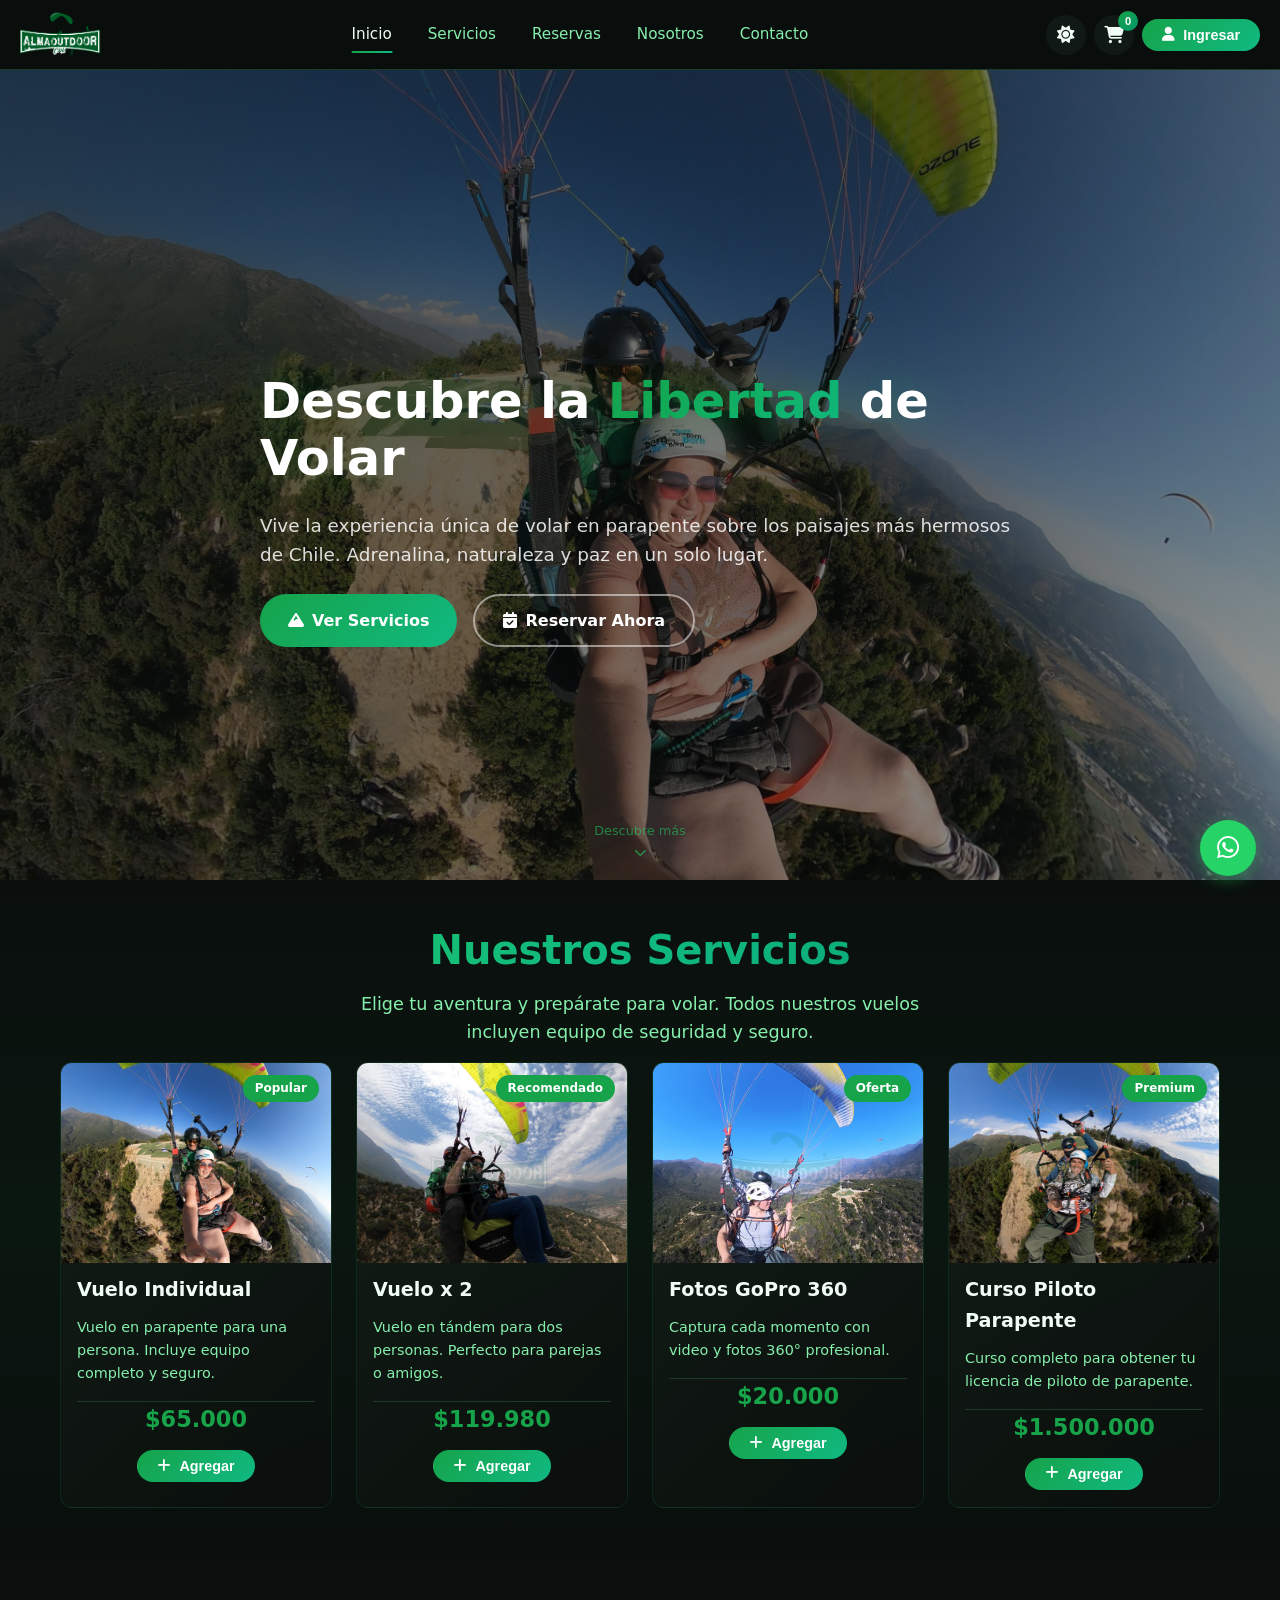
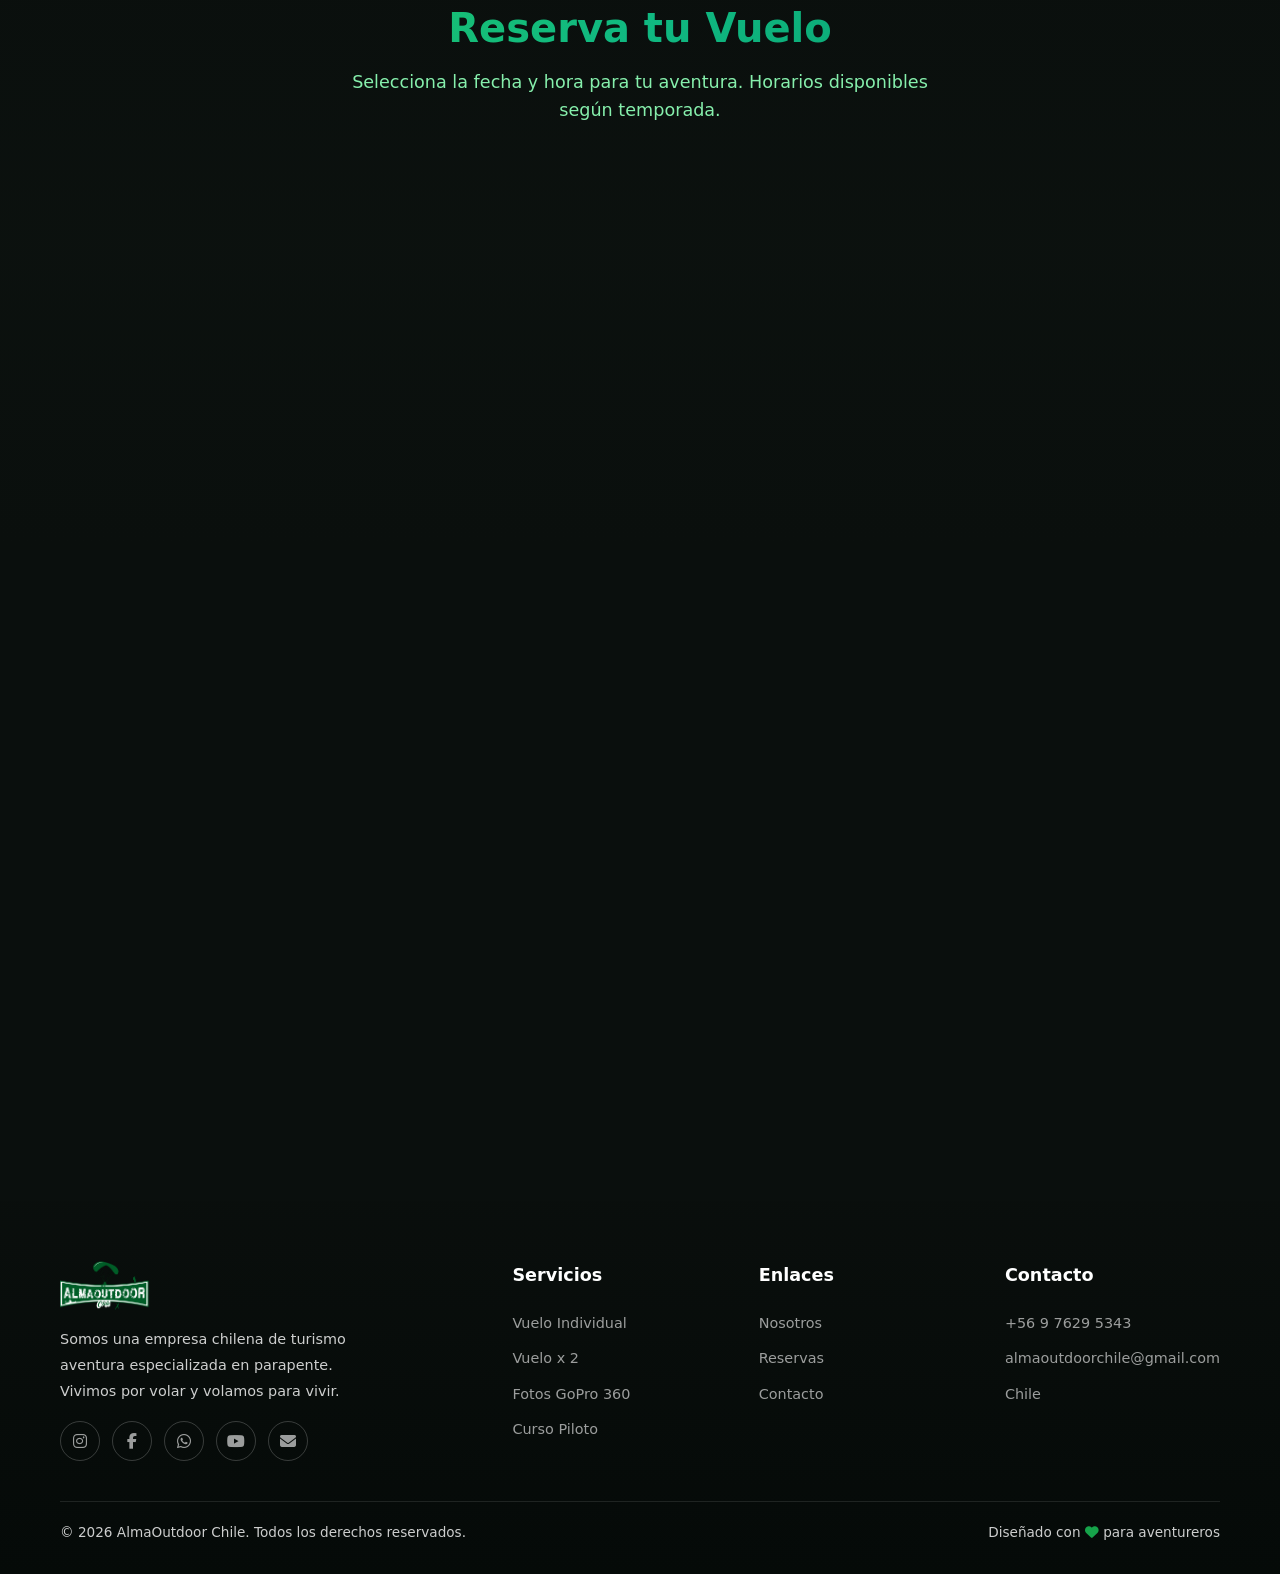
==== commit 7da77814: "remove background" ====
--- a/index.html
+++ b/index.html
@@ -26,9 +26,11 @@
   <!-- Mountains silhouette -->
   <div class="mountains-layer" id="mountainsLayer">
     <svg class="mountains-svg" viewBox="0 0 1440 320" preserveAspectRatio="none">
-      <path class="mountain-far" d="M0,320 L0,220 Q120,120 240,180 Q360,60 480,160 Q600,40 720,140 Q840,20 960,120 Q1080,60 1200,160 Q1320,80 1440,140 L1440,320 Z"/>
-      <path class="mountain-mid" d="M0,320 L0,260 Q180,180 360,220 Q540,140 720,200 Q900,100 1080,180 Q1260,120 1440,200 L1440,320 Z"/>
-      <path class="mountain-near" d="M0,320 L0,280 Q240,220 480,260 Q720,180 960,240 Q1200,200 1440,260 L1440,320 Z"/>
+      <path class="mountain-far"
+        d="M0,320 L0,220 Q120,120 240,180 Q360,60 480,160 Q600,40 720,140 Q840,20 960,120 Q1080,60 1200,160 Q1320,80 1440,140 L1440,320 Z" />
+      <path class="mountain-mid"
+        d="M0,320 L0,260 Q180,180 360,220 Q540,140 720,200 Q900,100 1080,180 Q1260,120 1440,200 L1440,320 Z" />
+      <path class="mountain-near" d="M0,320 L0,280 Q240,220 480,260 Q720,180 960,240 Q1200,200 1440,260 L1440,320 Z" />
     </svg>
   </div>
 
@@ -46,7 +48,7 @@
         <a href="#inicio">Inicio</a>
         <a href="#servicios">Servicios</a>
         <a href="#reservas">Reservas</a>
-        <a href="#nosotros">Nosotros</a>
+        <a href="nosotros.html">Nosotros</a>
         <a href="#contacto">Contacto</a>
       </nav>
       <div class="header-actions">
@@ -77,10 +79,10 @@
         <a href="#reservas" class="btn btn-outline"><i class="fas fa-calendar-check"></i> Reservar Ahora</a>
       </div>
     </div>
-    <div class="hero-scroll">
+    <a href="#servicios" class="hero-scroll" aria-label="Ir a servicios">
       <span>Descubre más</span>
       <i class="fas fa-chevron-down"></i>
-    </div>
+    </a>
   </section>
 
   <!-- Services -->
@@ -100,7 +102,7 @@
       <p class="section-subtitle reveal">Selecciona la fecha y hora para tu aventura. Horarios disponibles según
         temporada.</p>
       <div class="booking-grid">
-        <div>
+        <div class="booking-left">
           <div class="calendar-container reveal">
             <div class="calendar-header">
               <h3 id="calendarMonthYear"></h3>
@@ -114,14 +116,14 @@
             </div>
             <div class="calendar-days" id="calendarDays"></div>
           </div>
-        </div>
-        <div>
           <div class="time-slots reveal" id="timeSlotsContainer">
             <h3><i class="fas fa-clock"></i> Horarios Disponibles</h3>
             <p style="color:var(--text-muted);font-size:0.9rem;margin-bottom:16px;">Selecciona una fecha para ver los
               horarios</p>
             <div class="time-slots-grid" id="timeSlotsGrid"></div>
           </div>
+        </div>
+        <div class="booking-right">
           <div class="booking-summary reveal">
             <h3><i class="fas fa-file-invoice"></i> Resumen de Reserva</h3>
             <div id="bookingSummaryItems">
@@ -137,107 +139,8 @@
     </div>
   </section>
 
-  <!-- About -->
-  <section class="section" id="nosotros">
-    <div class="container">
-      <h2 class="section-title reveal">Nuestro Equipo</h2>
-      <p class="section-subtitle reveal">
-        Somos AlmaOutdoor Chile, un equipo de apasionados del parapente dedicados a brindarte experiencias inolvidables
-        en los cielos del Cajón del Maipo. Con instructores certificados, equipos de última generación y un profundo
-        compromiso con tu seguridad y el ecoturismo.
-      </p>
-      <div class="team-grid reveal" style="display:grid;grid-template-columns:repeat(auto-fill,minmax(280px,1fr));gap:24px;margin-top:40px;">
-
-        <div class="team-card">
-          <div class="team-card-image">
-            <img src="img/nosotros/AldoGalaz/AldoGalaz.JPG" alt="Aldo Galaz" loading="lazy">
-          </div>
-          <div class="team-card-body">
-            <h3>Aldo Galaz</h3>
-            <div class="team-role">Instructor de Parapente · Licencia N.º 1430</div>
-            <p class="team-desc">Instructor de parapente y uno de los pilotos más apasionados por el vuelo libre del equipo. Destaca por su experiencia, profesionalismo y entusiasmo. Su especial interés por los vuelos acrobáticos le permite mantener los más altos estándares de seguridad.</p>
-            <div class="team-specialty"><strong>Especialidad:</strong> instrucción de parapente, vuelos acrobáticos y vuelos biplaza.</div>
-          </div>
-        </div>
-
-        <div class="team-card">
-          <div class="team-card-image">
-            <img src="img/nosotros/DiegoMartinez/DiegoMartinez.JPG" alt="Diego Martínez" loading="lazy">
-          </div>
-          <div class="team-card-body">
-            <h3>Diego Martínez</h3>
-            <div class="team-role">Instructor de Parapente · Piloto de Aviación · Adm. en Ecoturismo · Licencia N.º 1578</div>
-            <p class="team-desc">Con amplia experiencia aeronáutica y turística, es una pieza fundamental del equipo. Destaca por su capacidad para crear proyectos de turismo aventura, aportando innovación, liderazgo y una visión orientada a la excelencia.</p>
-            <div class="team-specialty"><strong>Especialidad:</strong> instrucción de parapente, vuelos biplaza, gestión de proyectos y ecoturismo.</div>
-          </div>
-        </div>
-
-        <div class="team-card">
-          <div class="team-card-image">
-            <img src="img/nosotros/JavierBobadillaRozas/JavierBobadilla.jpg" alt="Javier Bobadilla Rozas" loading="lazy">
-          </div>
-          <div class="team-card-body">
-            <h3>Javier Bobadilla Rozas</h3>
-            <div class="team-role">Piloto de Parapente · Adm. en Ecoturismo · Fundador de AlmaOutdoor Chile</div>
-            <p class="team-desc">Su pasión por la naturaleza, la aventura y el turismo sustentable lo llevó a crear AlmaOutdoor Chile. Ha impulsado su crecimiento como una de las empresas mejor valoradas para vivir el parapente en el Cajón del Maipo, ofreciendo actividades seguras, auténticas y memorables.</p>
-            <div class="team-specialty"><strong>Especialidad:</strong> gestión de turismo aventura, experiencia del cliente y promoción del ecoturismo.</div>
-          </div>
-        </div>
-
-        <div class="team-card">
-          <div class="team-card-image">
-            <img src="img/nosotros/JavierMartinez/JavierMartinez.JPG" alt="Javier Martínez" loading="lazy">
-          </div>
-          <div class="team-card-body">
-            <h3>Javier Martínez</h3>
-            <div class="team-role">Instructor de Parapente · Licencia N.º 1480</div>
-            <p class="team-desc">Vuela desde los 11 años. Cuenta con una amplia trayectoria en el vuelo libre, destacando en vuelos de distancia, vuelos acrobáticos y modalidades de Hike &amp; Fly. Su profesionalismo y pasión entregan experiencias seguras, emocionantes e inolvidables.</p>
-            <div class="team-specialty"><strong>Especialidad:</strong> vuelos de distancia, vuelos acrobáticos, Hike &amp; Fly y formación de pilotos.</div>
-          </div>
-        </div>
-
-        <div class="team-card">
-          <div class="team-card-image">
-            <img src="img/nosotros/JuanCarlosBobadilla/JuanCarlosBobadilla.JPG" alt="Juan Carlos Bobadilla" loading="lazy">
-          </div>
-          <div class="team-card-body">
-            <h3>Juan Carlos Bobadilla</h3>
-            <div class="team-role">Instructor de Parapente · Cofundador · Licencia N.º 1444</div>
-            <p class="team-desc">Instructor de parapente y cofundador de AlmaOutdoor Chile. Su profundo conocimiento técnico, compromiso con la seguridad y años de experiencia lo convierten en un referente de la comunidad. Su enfoque cercano da confianza a alumnos y pasajeros.</p>
-            <div class="team-specialty"><strong>Especialidad:</strong> instrucción de parapente, formación de pilotos y vuelos biplaza.</div>
-          </div>
-        </div>
-
-        <div class="team-card">
-          <div class="team-card-image">
-            <img src="img/nosotros/JulioLabbe/JulioLabbe.JPG" alt="Julio Labbé" loading="lazy">
-          </div>
-          <div class="team-card-body">
-            <h3>Julio Labbé</h3>
-            <div class="team-role">Piloto Biplaza de Parapente · Licencia N.º 1583</div>
-            <p class="team-desc">Piloto biplaza apasionado por los deportes al aire libre y la aventura. Su especialidad es el Hike &amp; Fly, combinando el ascenso a montañas con el descenso volando. Su simpatía y energía positiva hacen cada vuelo memorable.</p>
-            <div class="team-specialty"><strong>Especialidad:</strong> vuelos biplaza, Hike &amp; Fly y experiencias de montaña.</div>
-          </div>
-        </div>
-
-        <div class="team-card">
-          <div class="team-card-image">
-            <img src="img/nosotros/PamelaRozas/PamelaRozas.JPG" alt="Pamela Rozas" loading="lazy">
-          </div>
-          <div class="team-card-body">
-            <h3>Pamela Rozas</h3>
-            <div class="team-role">Coordinadora y Atención al Cliente</div>
-            <p class="team-desc">Encargada de coordinación y atención al cliente. Su dedicación, organización y cercanía permiten una atención personalizada desde el primer contacto hasta el día del vuelo, coordinando horarios y asegurando una experiencia fluida.</p>
-            <div class="team-specialty"><strong>Especialidad:</strong> atención al cliente, coordinación de reservas y gestión de experiencias turísticas.</div>
-          </div>
-        </div>
-
-      </div>
-    </div>
-  </section>
-
   <!-- Testimonials -->
-  <section class="section" style="background:var(--bg-alt);">
+  <!-- <section class="section" style="background:var(--bg-alt);">
     <div class="container">
       <h2 class="section-title reveal">Lo que dicen nuestros aventureros</h2>
       <p class="section-subtitle reveal">La mejor experiencia de sus vidas, según quienes ya volaron con nosotros.</p>
@@ -295,7 +198,7 @@
         </div>
       </div>
     </div>
-  </section>
+  </section> -->
 
   <!-- Contact -->
   <section class="section" id="contacto">
@@ -388,7 +291,7 @@
         <div>
           <h4>Enlaces</h4>
           <ul class="footer-links">
-            <li><a href="#nosotros">Nosotros</a></li>
+            <li><a href="nosotros.html">Nosotros</a></li>
             <li><a href="#reservas">Reservas</a></li>
             <li><a href="#contacto">Contacto</a></li>
           </ul>
--- a/css/styles.css
+++ b/css/styles.css
@@ -1,15 +1,15 @@
 :root {
-  --primary: #f97316;
-  --primary-dark: #ea580c;
-  --primary-light: #fb923c;
-  --secondary: #0ea5e9;
-  --accent: #06b6d4;
-  --bg: #f0f2f5;
-  --bg-alt: #e4e7eb;
+  --primary: #16a34a;
+  --primary-dark: #15803d;
+  --primary-light: #22c55e;
+  --secondary: #10b981;
+  --accent: #059669;
+  --bg: #f0fdf4;
+  --bg-alt: #dcfce7;
   --bg-card: #ffffff;
-  --text: #0f172a;
-  --text-muted: #64748b;
-  --border: #e2e8f0;
+  --text: #111827;
+  --text-muted: #6b7280;
+  --border: #e5e7eb;
   --shadow: 0 4px 6px -1px rgba(0, 0, 0, 0.1), 0 2px 4px -2px rgba(0, 0, 0, 0.1);
   --shadow-lg: 0 10px 15px -3px rgba(0, 0, 0, 0.1), 0 4px 6px -4px rgba(0, 0, 0, 0.1);
   --radius: 12px;
@@ -17,22 +17,22 @@
   --transition: 0.3s cubic-bezier(0.4, 0, 0.2, 1);
   --font: 'Segoe UI', system-ui, -apple-system, sans-serif;
   --overlay: rgba(0, 0, 0, 0.5);
-  --header-bg: rgba(240, 242, 245, 0.92);
-  --gradient-1: linear-gradient(135deg, #f97316, #0ea5e9);
+  --header-bg: rgba(255, 255, 255, 0.92);
+  --gradient-1: linear-gradient(135deg, #16a34a, #10b981);
   --gradient-2: linear-gradient(135deg, #0f172a, #1e293b);
   --watermark: url('../img/logo/Logo_AlmaOutdoor2.png');
 }
 
 [data-theme="dark"] {
-  --bg: #0f172a;
-  --bg-alt: #1e293b;
-  --bg-card: #1e293b;
-  --text: #f1f5f9;
-  --text-muted: #94a3b8;
-  --border: #334155;
+  --bg: #0a0f0d;
+  --bg-alt: #111916;
+  --bg-card: #152019;
+  --text: #f0fdf4;
+  --text-muted: #86efac;
+  --border: #1a3a2a;
   --shadow: 0 4px 6px -1px rgba(0, 0, 0, 0.3), 0 2px 4px -2px rgba(0, 0, 0, 0.3);
   --shadow-lg: 0 10px 15px -3px rgba(0, 0, 0, 0.3), 0 4px 6px -4px rgba(0, 0, 0, 0.3);
-  --header-bg: rgba(15, 23, 42, 0.95);
+  --header-bg: rgba(10, 15, 13, 0.95);
   --overlay: rgba(0, 0, 0, 0.7);
 }
 
@@ -50,26 +50,24 @@
 
 body {
   font-family: var(--font);
-  background: transparent;
+  background: var(--bg);
   color: var(--text);
   line-height: 1.6;
   overflow-x: hidden;
-  transition: color var(--transition);
-}
-
-/* Fixed sky background must render behind content but visible */
+  transition: color var(--transition), background var(--transition);
+}
+
 html,
 body {
-  background: transparent;
-}
-
-/* Contenido de la página por encima del cielo/atmósfera (z-index 0) */
-body > .header,
-body > .hero,
-body > .section,
-body > .footer {
+  background: var(--bg);
+}
+
+/* Contenido de la página */
+body>.header,
+body>.hero,
+body>.section,
+body>.footer {
   position: relative;
-  z-index: 1;
 }
 
 a {
@@ -95,14 +93,55 @@
 }
 
 .section {
-  padding: 100px 0;
+  padding: 80px 0;
+  scroll-margin-top: 50px;
+  margin-top: 0.5rem;
+}
+
+#servicios {
+  scroll-margin-top: 0px;
+  padding: 30px 0 !important;
+}
+
+#servicios .section-title {
+  margin-bottom: 0.5rem;
+}
+
+#servicios .section-subtitle {
+  margin-bottom: 1rem;
+}
+
+#reservas {
+  scroll-margin-top: 0px;
+  padding: 50px 0 !important;
+}
+
+#reservas .section-title {
+  margin-bottom: 0.5rem;
+}
+
+#reservas .section-subtitle {
+  margin-bottom: 1rem;
+}
+
+#contacto {
+  scroll-margin-top: 0px;
+  padding: 30px 0 !important;
+}
+
+#contacto .section-title {
+  margin-bottom: 0.5rem;
+}
+
+#contacto .section-subtitle {
+  margin-bottom: 1rem;
 }
 
 .section-title {
   font-size: 2.5rem;
   font-weight: 800;
   text-align: center;
-  margin-bottom: 1rem;
+  margin-bottom: 3.5rem;
   background: var(--gradient-1);
   -webkit-background-clip: text;
   -webkit-text-fill-color: transparent;
@@ -114,7 +153,7 @@
   color: var(--text-muted);
   font-size: 1.1rem;
   max-width: 600px;
-  margin: 0 auto 3rem;
+  margin: 0 auto 3.5rem;
 }
 
 .btn {
@@ -152,7 +191,7 @@
 
 .btn-primary:hover {
   transform: translateY(-2px);
-  box-shadow: 0 8px 25px rgba(249, 115, 22, 0.3);
+  box-shadow: 0 8px 25px rgba(22, 163, 74, 0.3);
 }
 
 .btn-secondary {
@@ -367,12 +406,16 @@
 
 /* Hero */
 .hero {
-  min-height: 100vh;
+  min-height: 90vh;
+  min-height: 90svh;
   display: flex;
   align-items: center;
   position: relative;
   overflow: hidden;
   background: var(--gradient-2);
+  scroll-margin-top: 0;
+  padding-top: 70px;
+  box-sizing: border-box;
 }
 
 /* En modo nocturno el carrusel principal sigue mostrando las imágenes del hero */
@@ -385,7 +428,7 @@
 }
 
 [data-theme="dark"] .hero-slideshow .slide::after {
-  background: linear-gradient(135deg, rgba(15, 23, 42, 0.7), rgba(15, 23, 42, 0.45));
+  background: linear-gradient(135deg, rgba(10, 15, 13, 0.7), rgba(10, 15, 13, 0.45));
 }
 
 .hero-slideshow {
@@ -415,20 +458,20 @@
   content: '';
   position: absolute;
   inset: 0;
-  background: linear-gradient(135deg, rgba(15, 23, 42, 0.8), rgba(15, 23, 42, 0.4));
+  background: linear-gradient(135deg, rgba(10, 15, 13, 0.8), rgba(10, 15, 13, 0.4));
 }
 
 .hero-content {
   position: relative;
   z-index: 2;
-  max-width: 700px;
+  max-width: 800px;
   padding: 0 20px;
 }
 
 .hero-content h1 {
-  font-size: 4rem;
-  font-weight: 900;
-  line-height: 1.1;
+  font-size: clamp(2.3rem, 5vw, 3.1rem);
+  font-weight: 700;
+  line-height: 1.15;
   color: #fff;
   margin-bottom: 1.5rem;
   animation: fadeInUp 1s ease;
@@ -442,10 +485,10 @@
 }
 
 .hero-content p {
-  font-size: 1.2rem;
-  color: rgba(255, 255, 255, 0.8);
-  margin-bottom: 2rem;
-  line-height: 1.8;
+  font-size: clamp(0.95rem, 1.8vw, 1.15rem);
+  color: rgba(255, 255, 255, 0.85);
+  margin-bottom: 1.5rem;
+  line-height: 1.6;
   animation: fadeInUp 1s ease 0.2s backwards;
 }
 
@@ -458,7 +501,7 @@
 
 .hero-scroll {
   position: absolute;
-  bottom: 40px;
+  bottom: 20px;
   left: 50%;
   transform: translateX(-50%);
   z-index: 2;
@@ -466,16 +509,24 @@
   display: flex;
   flex-direction: column;
   align-items: center;
-  gap: 8px;
-  font-size: 0.85rem;
+  gap: 6px;
+  font-size: 0.8rem;
   animation: bounce 2s infinite;
+  cursor: pointer;
+  text-decoration: none;
 }
 
 /* Services */
 .services-grid {
   display: grid;
-  grid-template-columns: repeat(auto-fit, minmax(260px, 1fr));
+  grid-template-columns: repeat(auto-fit, minmax(240px, 1fr));
   gap: 24px;
+}
+
+@media (min-width: 1024px) {
+  .services-grid {
+    grid-template-columns: repeat(4, 1fr);
+  }
 }
 
 .service-card {
@@ -522,12 +573,12 @@
 }
 
 .service-card-body {
-  padding: 20px;
+  padding: 12px 16px;
 }
 
 .service-card-body h3 {
   font-size: 1.2rem;
-  margin-bottom: 8px;
+  margin-bottom: 10px;
 }
 
 .service-card-body p {
@@ -538,9 +589,10 @@
 
 .service-card-footer {
   display: flex;
-  align-items: center;
-  justify-content: space-between;
-  padding-top: 16px;
+  flex-direction: column;
+  align-items: center;
+  gap: 12px;
+  padding-bottom: 5px;
   border-top: 1px solid var(--border);
 }
 
@@ -548,6 +600,7 @@
   font-size: 1.4rem;
   font-weight: 800;
   color: var(--primary);
+  text-align: center;
 }
 
 
@@ -558,19 +611,29 @@
 
 .booking-grid {
   display: grid;
+  grid-template-columns: 2fr 1fr;
+  gap: 24px;
+  align-items: start;
+}
+
+.booking-left {
+  display: grid;
   grid-template-columns: 1fr 1fr;
-  gap: 40px;
+  gap: 20px;
   align-items: start;
+}
+
+.booking-right {
+  position: sticky;
+  top: 100px;
 }
 
 .calendar-container {
   background: var(--bg-card);
   border-radius: var(--radius);
-  padding: 24px;
+  padding: 20px;
   border: 1px solid var(--border);
-  width: 80%;
-  margin: 0 auto;
-  font-size: 0.8em;
+  font-size: 0.7em;
 }
 
 .calendar-container .calendar-day {
@@ -747,7 +810,6 @@
   border-radius: var(--radius);
   padding: 24px;
   border: 1px solid var(--border);
-  margin-top: 20px;
 }
 
 .booking-summary h3 {
@@ -908,20 +970,20 @@
 .contact-grid {
   display: grid;
   grid-template-columns: 1fr 1fr;
-  gap: 40px;
+  gap: 20px;
 }
 
 .contact-info {
   display: flex;
   flex-direction: column;
-  gap: 24px;
+  gap: 12px;
 }
 
 .contact-item {
   display: flex;
   align-items: center;
-  gap: 16px;
-  padding: 16px;
+  gap: 12px;
+  padding: 12px;
   background: var(--bg-card);
   border-radius: var(--radius);
   border: 1px solid var(--border);
@@ -934,15 +996,15 @@
 }
 
 .contact-item-icon {
-  width: 50px;
-  height: 50px;
+  width: 40px;
+  height: 40px;
   border-radius: 50%;
   background: var(--gradient-1);
   display: flex;
   align-items: center;
   justify-content: center;
   color: #fff;
-  font-size: 1.2rem;
+  font-size: 1rem;
   flex-shrink: 0;
 }
 
@@ -959,12 +1021,12 @@
 .contact-form {
   background: var(--bg-card);
   border-radius: var(--radius);
-  padding: 32px;
+  padding: 20px;
   border: 1px solid var(--border);
 }
 
 .form-group {
-  margin-bottom: 16px;
+  margin-bottom: 12px;
 }
 
 .form-group label {
@@ -1868,15 +1930,9 @@
 }
 
 /* ======================== SKY & ATMOSPHERE ======================== */
-/* Las capas de atmósfera se dibujan por debajo del contenido (z-index 0)
-   pero por encima del fondo transparente del documento, de modo que las
-   estrellas/nubes/montañas siempre son visibles. */
+/* Deshabilitado: fondo animado removido a solicitud del cliente */
 .sky-layer {
-  position: fixed;
-  inset: 0;
-  z-index: 0;
-  pointer-events: none;
-  overflow: hidden;
+  display: none;
 }
 
 .sky-gradient {
@@ -1886,29 +1942,25 @@
 }
 
 [data-theme="dark"] .sky-gradient {
-  background: linear-gradient(
-    180deg,
-    #020617 0%,
-    #0a0f2e 15%,
-    #0f1b4d 30%,
-    #162052 45%,
-    #1a2566 55%,
-    #0f172a 100%
-  );
+  background: linear-gradient(180deg,
+      #020617 0%,
+      #0a0f2e 15%,
+      #0f1b4d 30%,
+      #162052 45%,
+      #1a2566 55%,
+      #0f172a 100%);
 }
 
 [data-theme="light"] .sky-gradient {
-  background: linear-gradient(
-    180deg,
-    #0ea5e9 0%,
-    #38bdf8 15%,
-    #7dd3fc 30%,
-    #bae6fd 45%,
-    #e0f2fe 55%,
-    #f0f9ff 70%,
-    #fff7ed 85%,
-    #ffedd5 100%
-  );
+  background: linear-gradient(180deg,
+      #0ea5e9 0%,
+      #38bdf8 15%,
+      #7dd3fc 30%,
+      #bae6fd 45%,
+      #e0f2fe 55%,
+      #f0f9ff 70%,
+      #fff7ed 85%,
+      #ffedd5 100%);
 }
 
 .stars-container {
@@ -1943,15 +1995,19 @@
     transform: translate(0, 0);
     opacity: 0;
   }
+
   10% {
     opacity: var(--base-opacity, 0.8);
   }
+
   50% {
     transform: translate(6px, 12px);
   }
+
   90% {
     opacity: var(--base-opacity, 0.8);
   }
+
   100% {
     transform: translate(-6px, 18px);
     opacity: 0;
@@ -1980,8 +2036,17 @@
 }
 
 @keyframes twinkle {
-  0%, 100% { opacity: var(--base-opacity, 0.8); transform: scale(1); }
-  50% { opacity: 0.2; transform: scale(0.5); }
+
+  0%,
+  100% {
+    opacity: var(--base-opacity, 0.8);
+    transform: scale(1);
+  }
+
+  50% {
+    opacity: 0.2;
+    transform: scale(0.5);
+  }
 }
 
 @keyframes shootingStar {
@@ -1989,9 +2054,11 @@
     opacity: 1;
     transform: translate(0, 0) rotate(-35deg);
   }
+
   70% {
     opacity: 1;
   }
+
   100% {
     opacity: 0;
     transform: translate(300px, 180px) rotate(-35deg);
@@ -2020,9 +2087,17 @@
 }
 
 @keyframes auroraFlow {
-  0% { transform: translateX(-5%) skewX(-2deg); }
-  50% { transform: translateX(3%) skewX(1deg); }
-  100% { transform: translateX(-3%) skewX(-1deg); }
+  0% {
+    transform: translateX(-5%) skewX(-2deg);
+  }
+
+  50% {
+    transform: translateX(3%) skewX(1deg);
+  }
+
+  100% {
+    transform: translateX(-3%) skewX(-1deg);
+  }
 }
 
 /* Sun / Moon */
@@ -2053,25 +2128,34 @@
 }
 
 @keyframes sunPulse {
-  0%, 100% { transform: scale(1); box-shadow: 0 0 60px rgba(251, 191, 36, 0.4); }
-  50% { transform: scale(1.05); box-shadow: 0 0 80px rgba(251, 191, 36, 0.5); }
+
+  0%,
+  100% {
+    transform: scale(1);
+    box-shadow: 0 0 60px rgba(251, 191, 36, 0.4);
+  }
+
+  50% {
+    transform: scale(1.05);
+    box-shadow: 0 0 80px rgba(251, 191, 36, 0.5);
+  }
 }
 
 @keyframes moonGlow {
-  0%, 100% { box-shadow: 0 0 30px rgba(226, 232, 240, 0.3); }
-  50% { box-shadow: 0 0 50px rgba(226, 232, 240, 0.4); }
+
+  0%,
+  100% {
+    box-shadow: 0 0 30px rgba(226, 232, 240, 0.3);
+  }
+
+  50% {
+    box-shadow: 0 0 50px rgba(226, 232, 240, 0.4);
+  }
 }
 
 /* ======================== MOUNTAINS ======================== */
 .mountains-layer {
-  position: fixed;
-  bottom: 0;
-  left: 0;
-  right: 0;
-  height: 35vh;
-  z-index: 0;
-  pointer-events: none;
-  transition: opacity 1.5s ease;
+  display: none;
 }
 
 .mountains-svg {
@@ -2096,30 +2180,34 @@
   transition: fill 1.5s ease;
 }
 
-[data-theme="light"] .mountain-far { fill: rgba(100, 116, 139, 0.25); }
-[data-theme="light"] .mountain-mid { fill: rgba(71, 85, 105, 0.35); }
-[data-theme="light"] .mountain-near { fill: rgba(51, 65, 85, 0.5); }
+[data-theme="light"] .mountain-far {
+  fill: rgba(100, 116, 139, 0.25);
+}
+
+[data-theme="light"] .mountain-mid {
+  fill: rgba(71, 85, 105, 0.35);
+}
+
+[data-theme="light"] .mountain-near {
+  fill: rgba(51, 65, 85, 0.5);
+}
 
 [data-theme="dark"] .mountain-far {
   fill: rgba(15, 23, 42, 0.5);
   filter: drop-shadow(0 0 20px rgba(139, 92, 246, 0.1));
 }
+
 [data-theme="dark"] .mountain-mid {
   fill: rgba(15, 23, 42, 0.7);
 }
+
 [data-theme="dark"] .mountain-near {
   fill: rgba(15, 23, 42, 0.92);
 }
 
 /* ======================== CLOUDS ======================== */
 .clouds-layer {
-  position: fixed;
-  inset: 0;
-  z-index: 0;
-  pointer-events: none;
-  overflow: hidden;
-  opacity: 0;
-  transition: opacity 1.5s ease;
+  display: none;
 }
 
 [data-theme="light"] .clouds-layer {
@@ -2157,102 +2245,107 @@
 }
 
 @keyframes cloudFloat {
-  0% { transform: translateX(-200px); }
-  100% { transform: translateX(calc(100vw + 200px)); }
+  0% {
+    transform: translateX(-200px);
+  }
+
+  100% {
+    transform: translateX(calc(100vw + 200px));
+  }
 }
 
 /* ======================== ENHANCED SECTION THEMES ======================== */
-/* Services section - golden hour feel */
+/* Services section */
 [data-theme="dark"] #servicios {
-  background: linear-gradient(180deg, transparent 0%, rgba(139, 92, 246, 0.05) 50%, transparent 100%);
+  background: linear-gradient(180deg, transparent 0%, rgba(22, 163, 74, 0.05) 50%, transparent 100%);
 }
 
 [data-theme="light"] #servicios {
-  background: linear-gradient(180deg, transparent 0%, rgba(14, 165, 233, 0.03) 50%, transparent 100%);
+  background: linear-gradient(180deg, transparent 0%, rgba(16, 185, 129, 0.03) 50%, transparent 100%);
 }
 
 /* Booking section */
 [data-theme="dark"] .booking-section {
-  background: linear-gradient(180deg, rgba(15, 23, 42, 0.45), rgba(30, 27, 75, 0.12), rgba(15, 23, 42, 0.45));
+  background: linear-gradient(180deg, rgba(10, 15, 13, 0.45), rgba(21, 32, 25, 0.12), rgba(10, 15, 13, 0.45));
 }
 
 [data-theme="light"] .booking-section {
-  background: linear-gradient(180deg, rgba(224, 242, 254, 0.5), rgba(255, 247, 237, 0.5));
+  background: linear-gradient(180deg, rgba(243, 244, 246, 0.5), rgba(255, 255, 255, 0.5));
 }
 
 /* About section */
 [data-theme="dark"] #nosotros {
-  background: linear-gradient(180deg, transparent, rgba(88, 28, 135, 0.08), transparent);
+  background: linear-gradient(180deg, transparent, rgba(22, 163, 74, 0.08), transparent);
 }
 
 /* Testimonials section */
 [data-theme="dark"] [style*="background:var(--bg-alt)"] {
-  background: linear-gradient(180deg, rgba(15, 23, 42, 0.4), rgba(30, 27, 75, 0.1), rgba(15, 23, 42, 0.4)) !important;
+  background: linear-gradient(180deg, rgba(10, 15, 13, 0.4), rgba(21, 32, 25, 0.1), rgba(10, 15, 13, 0.4)) !important;
 }
 
 /* Enhanced dark theme card glows */
 [data-theme="dark"] .service-card {
-  border-color: rgba(139, 92, 246, 0.15);
-  background: linear-gradient(135deg, rgba(30, 41, 59, 0.8), rgba(15, 23, 42, 0.9));
+  border-color: rgba(22, 163, 74, 0.15);
+  background: linear-gradient(135deg, rgba(21, 32, 25, 0.8), rgba(10, 15, 13, 0.9));
 }
 
 [data-theme="dark"] .service-card:hover {
-  border-color: rgba(249, 115, 22, 0.4);
-  box-shadow: 0 8px 32px rgba(249, 115, 22, 0.15), 0 0 60px rgba(139, 92, 246, 0.05);
+  border-color: rgba(34, 197, 94, 0.4);
+  box-shadow: 0 8px 32px rgba(34, 197, 94, 0.15), 0 0 60px rgba(22, 163, 74, 0.05);
 }
 
 [data-theme="dark"] .contact-item {
-  border-color: rgba(139, 92, 246, 0.12);
+  border-color: rgba(22, 163, 74, 0.12);
 }
 
 [data-theme="dark"] .contact-item:hover {
-  border-color: rgba(249, 115, 22, 0.4);
-  box-shadow: 0 4px 20px rgba(249, 115, 22, 0.1);
+  border-color: rgba(34, 197, 94, 0.4);
+  box-shadow: 0 4px 20px rgba(34, 197, 94, 0.1);
 }
 
 [data-theme="dark"] .section-title {
-  background: linear-gradient(135deg, #f97316, #06b6d4, #a855f7);
+  background: linear-gradient(135deg, #22c55e, #10b981, #059669);
   -webkit-background-clip: text;
   background-clip: text;
 }
 
 [data-theme="light"] .section-title {
-  background: linear-gradient(135deg, #ea580c, #0284c7);
+  background: linear-gradient(135deg, #15803d, #059669);
   -webkit-background-clip: text;
   background-clip: text;
 }
 
 /* Enhanced dark hero */
 [data-theme="dark"] .hero {
-  background: linear-gradient(135deg, #0f0a2e 0%, #1a0533 30%, #0f172a 60%, #0a1628 100%);
+  background: linear-gradient(135deg, #0a0f0d 0%, #0f1f16 30%, #0a0f0d 60%, #080d0b 100%);
 }
 
 [data-theme="dark"] .hero-content h1 {
-  text-shadow: 0 0 40px rgba(249, 115, 22, 0.3);
+  text-shadow: 0 0 40px rgba(34, 197, 94, 0.3);
 }
 
 /* Adventure glow effects in dark mode */
 [data-theme="dark"] .hero-scroll {
-  color: rgba(168, 85, 247, 0.6);
+  color: rgba(34, 197, 94, 0.6);
 }
 
 [data-theme="dark"] .footer {
-  background: linear-gradient(180deg, rgba(15, 23, 42, 0.95), #0a0a1a);
+  background: linear-gradient(180deg, rgba(10, 15, 13, 0.95), #050a08);
 }
 
 /* Star count badge for dark theme */
 [data-theme="dark"] .cart-count {
-  background: linear-gradient(135deg, #f97316, #a855f7);
+  background: linear-gradient(135deg, #16a34a, #059669);
 }
 
 [data-theme="dark"] .btn-primary {
-  background: linear-gradient(135deg, #f97316, #a855f7, #06b6d4);
+  background: linear-gradient(135deg, #16a34a, #10b981, #059669);
   background-size: 200% 200%;
   animation: gradientShift 4s ease infinite;
 }
 
 [data-theme="dark"] .contact-item-icon {
-  background: linear-gradient(135deg, #f97316, #a855f7);
+  background: linear-gradient(135deg, #16a34a, #10b981);
 }
 
 /* Parallax sections */
@@ -2385,6 +2478,14 @@
 @media (max-width: 1024px) {
   .booking-grid {
     grid-template-columns: 1fr;
+  }
+
+  .booking-left {
+    grid-template-columns: 1fr;
+  }
+
+  .booking-right {
+    position: static;
   }
 
   .about-grid {
